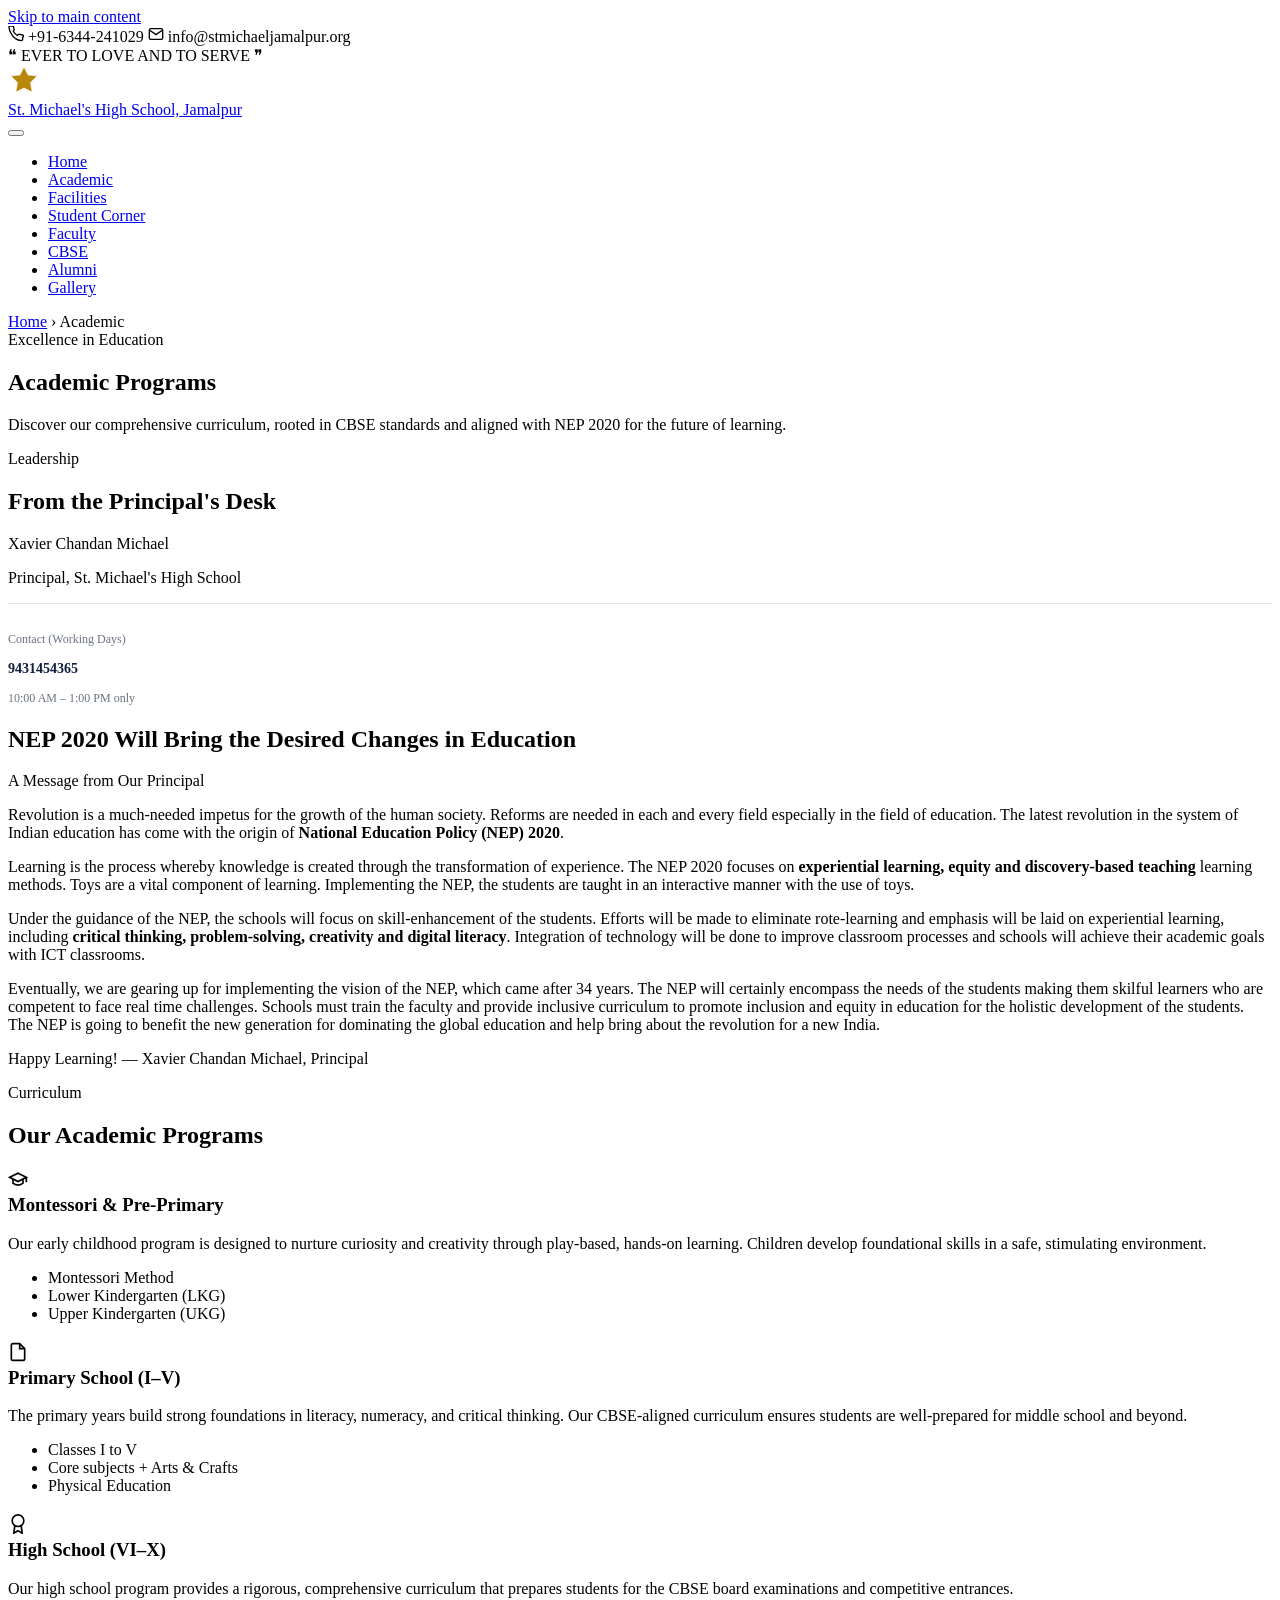
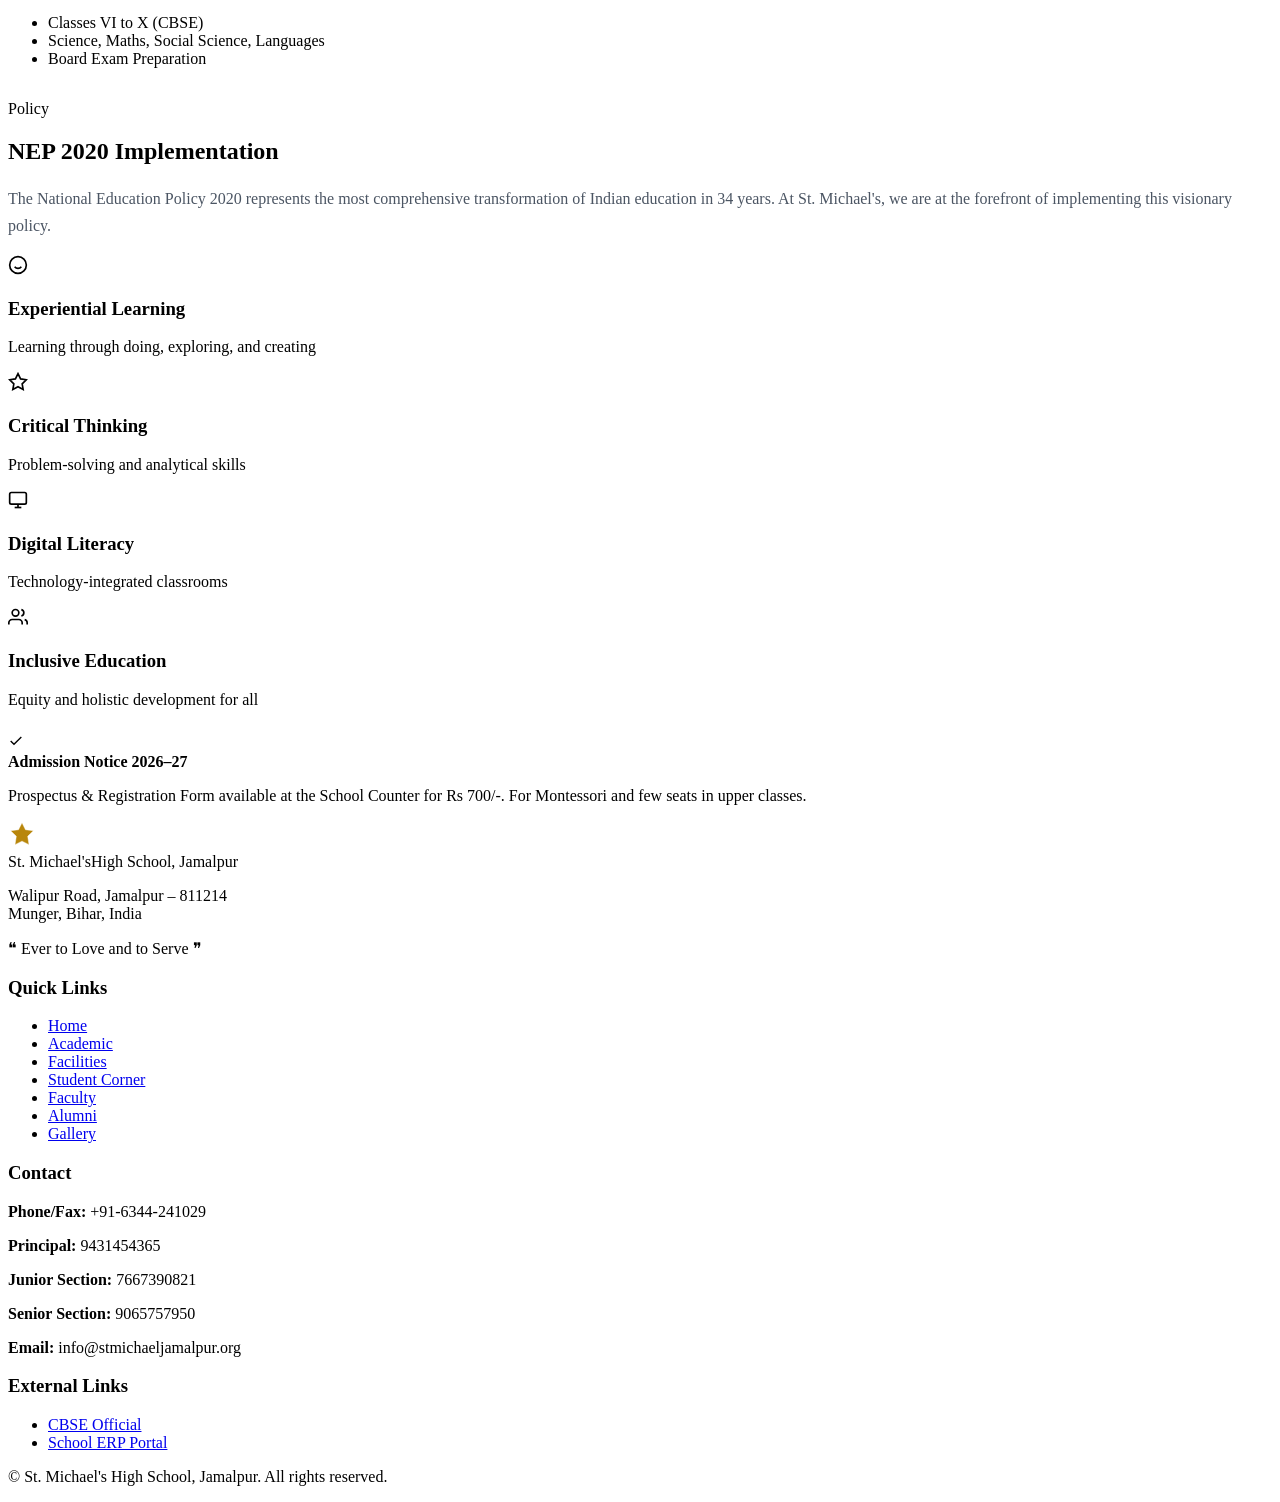
==== academic.html @ cda29995 "Add files via upload" ====
<!DOCTYPE html>
<html lang="en">
<head>
  <meta charset="UTF-8">
  <meta name="viewport" content="width=device-width, initial-scale=1.0">
  <meta name="description" content="Academic excellence at St. Michael's High School, Jamalpur. CBSE affiliated curriculum, NEP 2020 implementation, and a message from our principal.">
  <title>Academic — St. Michael's High School, Jamalpur</title>
  <link rel="preconnect" href="https://fonts.googleapis.com">
  <link rel="preconnect" href="https://fonts.gstatic.com" crossorigin>
  <link href="https://fonts.googleapis.com/css2?family=Inter:wght@300;400;500;600;700;800;900&family=Playfair+Display:wght@600;700;800&display=swap" rel="stylesheet">
  <link rel="stylesheet" href="css/style.css">
</head>
<body>
  <a href="#main-content" class="skip-link">Skip to main content</a>

  <!-- Top Bar -->
  <div class="topbar">
    <div class="container">
      <div class="topbar-inner">
        <div class="topbar-contacts">
          <span class="topbar-item">
            <svg width="16" height="16" viewBox="0 0 24 24" fill="none" stroke="currentColor" stroke-width="2"><path d="M22 16.92v3a2 2 0 01-2.18 2 19.79 19.79 0 01-8.63-3.07A19.5 19.5 0 014.55 11a19.79 19.79 0 01-3.07-8.67A2 2 0 013.46 0h3a2 2 0 012 1.72c.127.96.361 1.903.7 2.81a2 2 0 01-.45 2.11L7.91 7.91a16 16 0 006.29 6.29l1.28-1.27a2 2 0 012.11-.45c.907.339 1.85.573 2.81.7A2 2 0 0122 16.92z"/></svg>
            +91-6344-241029
          </span>
          <span class="topbar-item">
            <svg width="16" height="16" viewBox="0 0 24 24" fill="none" stroke="currentColor" stroke-width="2"><path d="M4 4h16c1.1 0 2 .9 2 2v12c0 1.1-.9 2-2 2H4c-1.1 0-2-.9-2-2V6c0-1.1.9-2 2-2z"/><polyline points="22,6 12,13 2,6"/></svg>
            info@stmichaeljamalpur.org
          </span>
        </div>
        <div class="topbar-motto">
          <span class="motto-badge">❝ EVER TO LOVE AND TO SERVE ❞</span>
        </div>
      </div>
    </div>
  </div>

  <!-- Navigation -->
  <header class="navbar" id="navbar">
    <div class="container">
      <div class="nav-inner">
        <a href="index.html" class="nav-brand">
          <div class="logo-circle">
            <svg width="32" height="32" viewBox="0 0 32 32" fill="none"><path d="M16 2L20 10L29 11L22.5 17.5L24 27L16 23L8 27L9.5 17.5L3 11L12 10L16 2Z" fill="#B8860B" stroke="#fff" stroke-width="0.5"/></svg>
          </div>
          <div class="logo-text">
            <span class="logo-title">St. Michael's</span>
            <span class="logo-subtitle">High School, Jamalpur</span>
          </div>
        </a>
        <button class="menu-toggle" id="menuToggle" aria-label="Toggle navigation" aria-expanded="false">
          <span></span><span></span><span></span>
        </button>
        <nav class="nav-menu" id="navMenu">
          <ul class="nav-list">
            <li><a href="index.html" class="nav-link">Home</a></li>
            <li><a href="academic.html" class="nav-link active">Academic</a></li>
            <li><a href="facilities.html" class="nav-link">Facilities</a></li>
            <li><a href="student-corner.html" class="nav-link">Student Corner</a></li>
            <li><a href="faculty.html" class="nav-link">Faculty</a></li>
            <li><a href="https://cbseacademic.nic.in/" target="_blank" rel="noopener noreferrer" class="nav-link">CBSE</a></li>
            <li><a href="alumni.html" class="nav-link">Alumni</a></li>
            <li><a href="gallery.html" class="nav-link">Gallery</a></li>
          </ul>
        </nav>
      </div>
    </div>
  </header>

  <main id="main-content">
    <!-- Page Hero -->
    <section class="page-hero">
      <div class="container">
        <div class="page-hero-content">
          <nav class="breadcrumb" aria-label="Breadcrumb">
            <a href="index.html">Home</a>
            <span>›</span>
            <span>Academic</span>
          </nav>
          <span class="section-badge">Excellence in Education</span>
          <h1>Academic Programs</h1>
          <p>Discover our comprehensive curriculum, rooted in CBSE standards and aligned with NEP 2020 for the future of learning.</p>
        </div>
      </div>
    </section>

    <!-- Principal's Message -->
    <section class="principal-section" id="main-content">
      <div class="container">
        <div class="section-header center">
          <span class="section-badge">Leadership</span>
          <h2 class="section-title">From the Principal's Desk</h2>
        </div>
        <div class="principal-grid">
          <div class="principal-card" data-aos="fadeRight">
            <img src="https://stmichaeljamalpur.org/images/chandm.jpg" 
                 alt="Xavier Chandan Michael, Principal" 
                 class="principal-photo"
                 onerror="this.style.display='none'">
            <p class="principal-name">Xavier Chandan Michael</p>
            <p class="principal-title">Principal, St. Michael's High School</p>
            <div style="margin-top: 1rem; padding-top: 1rem; border-top: 1px solid #e5e7eb;">
              <p style="font-size: 0.75rem; color: #6b7280;">Contact (Working Days)</p>
              <p style="font-size: 0.875rem; font-weight: 600; color: #0f2040;">9431454365</p>
              <p style="font-size: 0.75rem; color: #6b7280;">10:00 AM – 1:00 PM only</p>
            </div>
          </div>
          <div class="principal-message" data-aos="fadeLeft">
            <h2>NEP 2020 Will Bring the Desired Changes in Education</h2>
            <p class="message-subtitle">A Message from Our Principal</p>
            <p>Revolution is a much-needed impetus for the growth of the human society. Reforms are needed in each and every field especially in the field of education. The latest revolution in the system of Indian education has come with the origin of <strong>National Education Policy (NEP) 2020</strong>.</p>
            <p>Learning is the process whereby knowledge is created through the transformation of experience. The NEP 2020 focuses on <strong>experiential learning, equity and discovery-based teaching</strong> learning methods. Toys are a vital component of learning. Implementing the NEP, the students are taught in an interactive manner with the use of toys.</p>
            <p>Under the guidance of the NEP, the schools will focus on skill-enhancement of the students. Efforts will be made to eliminate rote-learning and emphasis will be laid on experiential learning, including <strong>critical thinking, problem-solving, creativity and digital literacy</strong>. Integration of technology will be done to improve classroom processes and schools will achieve their academic goals with ICT classrooms.</p>
            <p>Eventually, we are gearing up for implementing the vision of the NEP, which came after 34 years. The NEP will certainly encompass the needs of the students making them skilful learners who are competent to face real time challenges. Schools must train the faculty and provide inclusive curriculum to promote inclusion and equity in education for the holistic development of the students. The NEP is going to benefit the new generation for dominating the global education and help bring about the revolution for a new India.</p>
            <p class="message-sign">Happy Learning! — Xavier Chandan Michael, Principal</p>
          </div>
        </div>
      </div>
    </section>

    <!-- Academic Programs -->
    <section class="content-section alt-bg">
      <div class="container">
        <div class="section-header center">
          <span class="section-badge">Curriculum</span>
          <h2 class="section-title">Our Academic Programs</h2>
        </div>
        <div class="cards-grid-3" style="margin-bottom: 2rem;">
          <div class="content-card" data-aos="fadeUp">
            <h3>
              <div class="card-icon-sm">
                <svg width="20" height="20" viewBox="0 0 24 24" fill="none" stroke="currentColor" stroke-width="2"><path d="M22 10v6M2 10l10-5 10 5-10 5z"/><path d="M6 12v5c3 3 9 3 12 0v-5"/></svg>
              </div>
              Montessori & Pre-Primary
            </h3>
            <p>Our early childhood program is designed to nurture curiosity and creativity through play-based, hands-on learning. Children develop foundational skills in a safe, stimulating environment.</p>
            <ul style="margin-top:0.75rem;">
              <li>Montessori Method</li>
              <li>Lower Kindergarten (LKG)</li>
              <li>Upper Kindergarten (UKG)</li>
            </ul>
          </div>
          <div class="content-card" data-aos="fadeUp" data-aos-delay="100">
            <h3>
              <div class="card-icon-sm">
                <svg width="20" height="20" viewBox="0 0 24 24" fill="none" stroke="currentColor" stroke-width="2"><path d="M14 2H6a2 2 0 00-2 2v16a2 2 0 002 2h12a2 2 0 002-2V8z"/><polyline points="14 2 14 8 20 8"/></svg>
              </div>
              Primary School (I–V)
            </h3>
            <p>The primary years build strong foundations in literacy, numeracy, and critical thinking. Our CBSE-aligned curriculum ensures students are well-prepared for middle school and beyond.</p>
            <ul style="margin-top:0.75rem;">
              <li>Classes I to V</li>
              <li>Core subjects + Arts & Crafts</li>
              <li>Physical Education</li>
            </ul>
          </div>
          <div class="content-card" data-aos="fadeUp" data-aos-delay="200">
            <h3>
              <div class="card-icon-sm">
                <svg width="20" height="20" viewBox="0 0 24 24" fill="none" stroke="currentColor" stroke-width="2"><circle cx="12" cy="8" r="7"/><polyline points="8.21 13.89 7 23 12 20 17 23 15.79 13.88"/></svg>
              </div>
              High School (VI–X)
            </h3>
            <p>Our high school program provides a rigorous, comprehensive curriculum that prepares students for the CBSE board examinations and competitive entrances.</p>
            <ul style="margin-top:0.75rem;">
              <li>Classes VI to X (CBSE)</li>
              <li>Science, Maths, Social Science, Languages</li>
              <li>Board Exam Preparation</li>
            </ul>
          </div>
        </div>
      </div>
    </section>

    <!-- NEP 2020 -->
    <section class="content-section">
      <div class="container">
        <div class="content-grid-2">
          <div data-aos="fadeRight">
            <span class="section-badge">Policy</span>
            <h2 class="section-title">NEP 2020 Implementation</h2>
            <p style="color:#4b5563; line-height:1.7; margin-bottom:1rem;">The National Education Policy 2020 represents the most comprehensive transformation of Indian education in 34 years. At St. Michael's, we are at the forefront of implementing this visionary policy.</p>
            <div class="about-features">
              <div class="about-feature">
                <div class="feature-icon"><svg width="20" height="20" viewBox="0 0 24 24" fill="none" stroke="currentColor" stroke-width="2"><circle cx="12" cy="12" r="10"/><path d="M8 14s1.5 2 4 2 4-2 4-2"/><line x1="9" y1="9" x2="9.01" y2="9"/><line x1="15" y1="9" x2="15.01" y2="9"/></svg></div>
                <div><h3>Experiential Learning</h3><p>Learning through doing, exploring, and creating</p></div>
              </div>
              <div class="about-feature">
                <div class="feature-icon"><svg width="20" height="20" viewBox="0 0 24 24" fill="none" stroke="currentColor" stroke-width="2"><polygon points="12 2 15.09 8.26 22 9.27 17 14.14 18.18 21.02 12 17.77 5.82 21.02 7 14.14 2 9.27 8.91 8.26 12 2"/></svg></div>
                <div><h3>Critical Thinking</h3><p>Problem-solving and analytical skills</p></div>
              </div>
              <div class="about-feature">
                <div class="feature-icon"><svg width="20" height="20" viewBox="0 0 24 24" fill="none" stroke="currentColor" stroke-width="2"><rect x="2" y="3" width="20" height="14" rx="2" ry="2"/><line x1="8" y1="21" x2="16" y2="21"/><line x1="12" y1="17" x2="12" y2="21"/></svg></div>
                <div><h3>Digital Literacy</h3><p>Technology-integrated classrooms</p></div>
              </div>
              <div class="about-feature">
                <div class="feature-icon"><svg width="20" height="20" viewBox="0 0 24 24" fill="none" stroke="currentColor" stroke-width="2"><path d="M17 21v-2a4 4 0 00-4-4H5a4 4 0 00-4 4v2"/><circle cx="9" cy="7" r="4"/><path d="M23 21v-2a4 4 0 00-3-3.87"/><path d="M16 3.13a4 4 0 010 7.75"/></svg></div>
                <div><h3>Inclusive Education</h3><p>Equity and holistic development for all</p></div>
              </div>
            </div>
          </div>
          <div data-aos="fadeLeft">
            <img src="https://stmichaeljamalpur.org/images/acad1.jpg" 
                 alt="Academic activities at St. Michael's"
                 style="width:100%;border-radius:1.5rem;box-shadow:0 25px 50px -12px rgba(0,0,0,0.25);"
                 onerror="this.style.display='none'">
            <div class="content-card" style="margin-top:1.5rem;">
              <h3 style="font-size:1rem;">
                <div class="card-icon-sm"><svg width="16" height="16" viewBox="0 0 24 24" fill="none" stroke="currentColor" stroke-width="2"><polyline points="20 6 9 17 4 12"/></svg></div>
                Admission Notice 2026–27
              </h3>
              <p>Prospectus &amp; Registration Form available at the School Counter for Rs 700/-. For Montessori and few seats in upper classes.</p>
            </div>
          </div>
        </div>
      </div>
    </section>
  </main>

  <!-- Footer -->
  <footer class="footer">
    <div class="container">
      <div class="footer-grid">
        <div class="footer-col">
          <div class="footer-brand">
            <div class="logo-circle"><svg width="28" height="28" viewBox="0 0 32 32" fill="none"><path d="M16 2L20 10L29 11L22.5 17.5L24 27L16 23L8 27L9.5 17.5L3 11L12 10L16 2Z" fill="#B8860B" stroke="#fff" stroke-width="0.5"/></svg></div>
            <div class="logo-text"><span class="logo-title">St. Michael's</span><span class="logo-subtitle">High School, Jamalpur</span></div>
          </div>
          <p class="footer-desc">Walipur Road, Jamalpur – 811214<br>Munger, Bihar, India</p>
          <p class="footer-motto">❝ Ever to Love and to Serve ❞</p>
        </div>
        <div class="footer-col">
          <h3 class="footer-heading">Quick Links</h3>
          <ul class="footer-links">
            <li><a href="index.html">Home</a></li>
            <li><a href="academic.html">Academic</a></li>
            <li><a href="facilities.html">Facilities</a></li>
            <li><a href="student-corner.html">Student Corner</a></li>
            <li><a href="faculty.html">Faculty</a></li>
            <li><a href="alumni.html">Alumni</a></li>
            <li><a href="gallery.html">Gallery</a></li>
          </ul>
        </div>
        <div class="footer-col">
          <h3 class="footer-heading">Contact</h3>
          <div class="footer-contact">
            <p><strong>Phone/Fax:</strong> +91-6344-241029</p>
            <p><strong>Principal:</strong> 9431454365</p>
            <p><strong>Junior Section:</strong> 7667390821</p>
            <p><strong>Senior Section:</strong> 9065757950</p>
            <p><strong>Email:</strong> info@stmichaeljamalpur.org</p>
          </div>
        </div>
        <div class="footer-col">
          <h3 class="footer-heading">External Links</h3>
          <ul class="footer-links">
            <li><a href="https://cbseacademic.nic.in/" target="_blank">CBSE Official</a></li>
            <li><a href="https://stmichael.nexterp.in/nlp/nlp/v1/fee/collect-fee?urlgroup=Fee#/" target="_blank">School ERP Portal</a></li>
          </ul>
        </div>
      </div>
      <div class="footer-bottom">
        <p>&copy; <span id="currentYear"></span> St. Michael's High School, Jamalpur. All rights reserved.</p>
      </div>
    </div>
  </footer>
  <script src="js/main.js"></script>
</body>
</html>
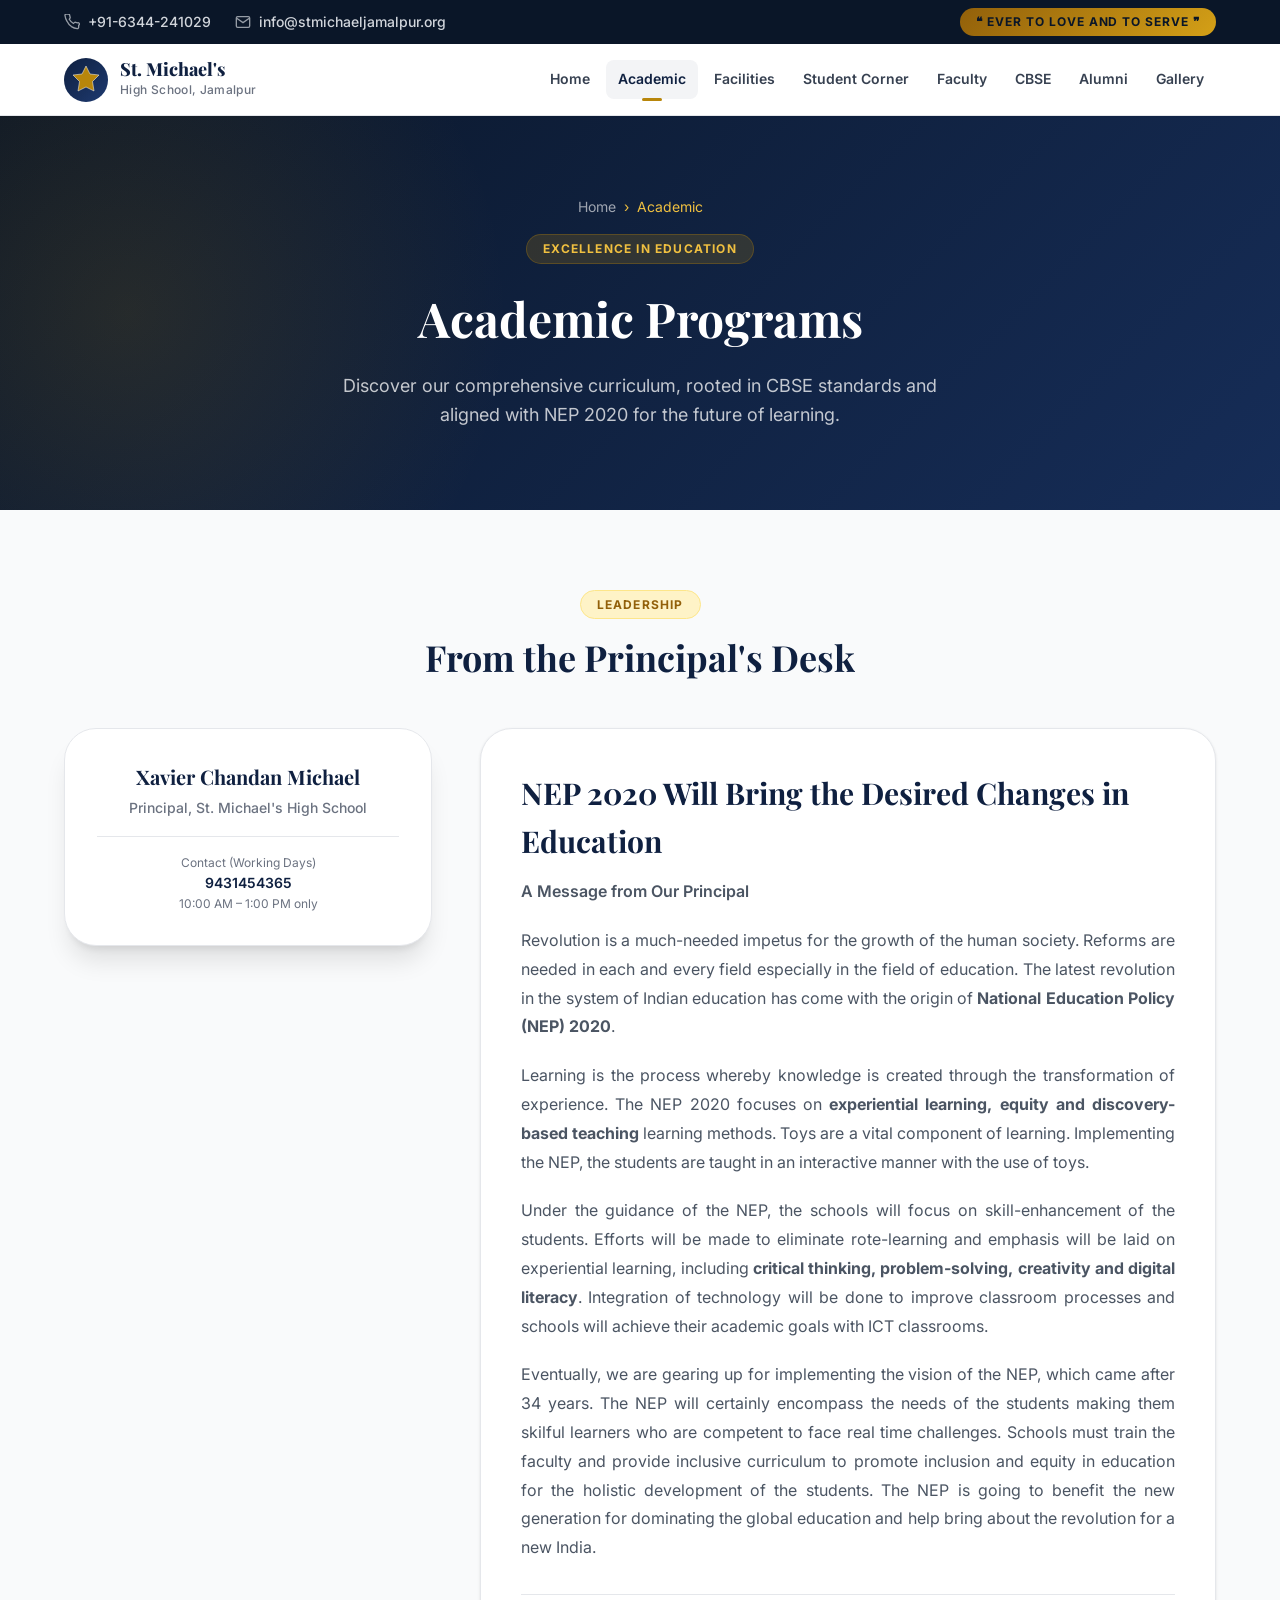
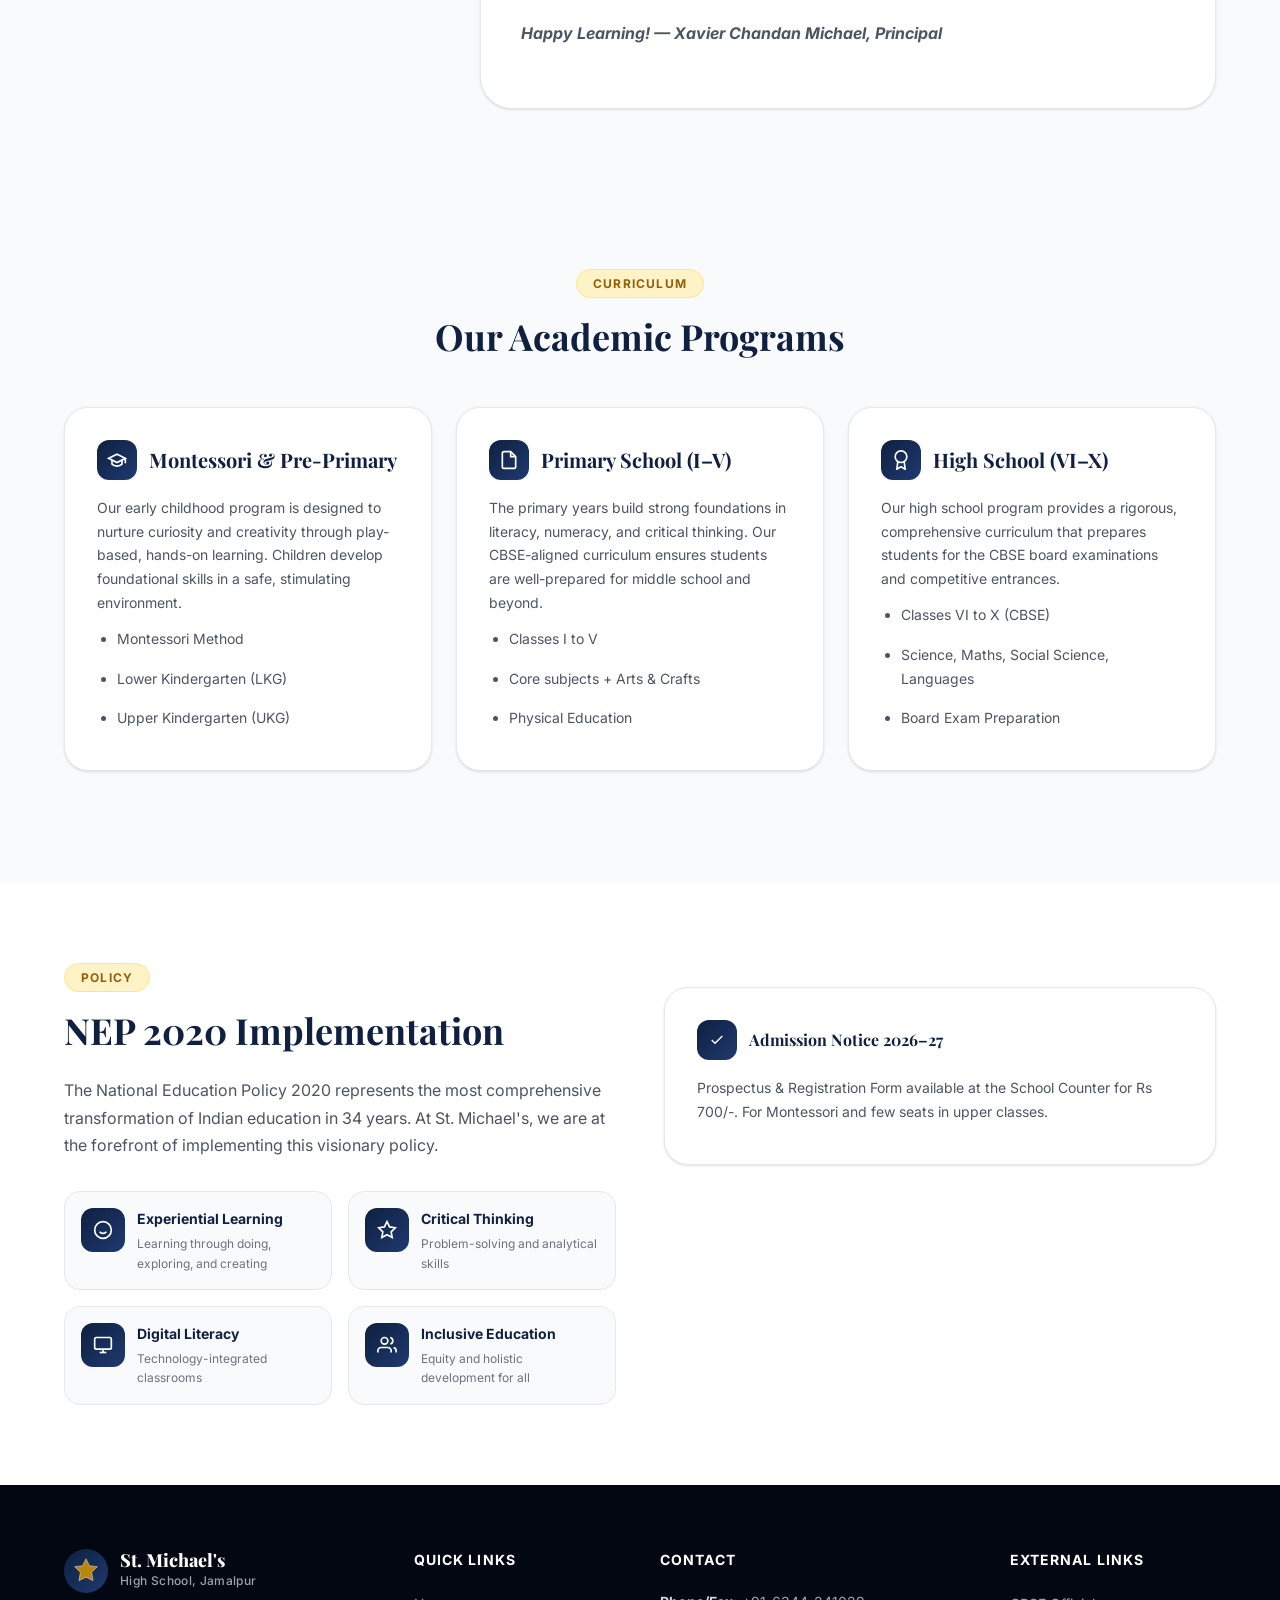
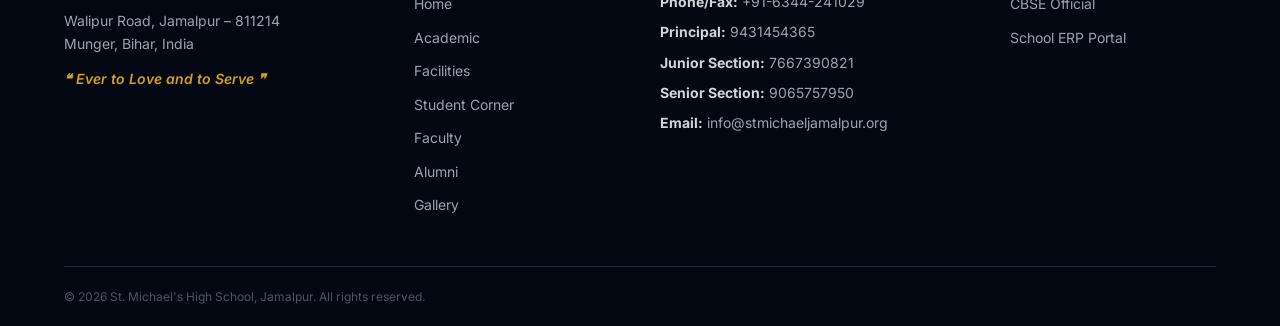
==== commit e3bc709f: "Add files via upload" ====
--- a/academic.html
+++ b/academic.html
@@ -1,4 +1,4 @@
-<!DOCTYPE html>
+﻿<!DOCTYPE html>
 <html lang="en">
 <head>
   <meta charset="UTF-8">
@@ -20,11 +20,11 @@
         <div class="topbar-contacts">
           <span class="topbar-item">
             <svg width="16" height="16" viewBox="0 0 24 24" fill="none" stroke="currentColor" stroke-width="2"><path d="M22 16.92v3a2 2 0 01-2.18 2 19.79 19.79 0 01-8.63-3.07A19.5 19.5 0 014.55 11a19.79 19.79 0 01-3.07-8.67A2 2 0 013.46 0h3a2 2 0 012 1.72c.127.96.361 1.903.7 2.81a2 2 0 01-.45 2.11L7.91 7.91a16 16 0 006.29 6.29l1.28-1.27a2 2 0 012.11-.45c.907.339 1.85.573 2.81.7A2 2 0 0122 16.92z"/></svg>
-            +91-6344-241029
+            <span data-contact="phone">+91-6344-241029</span>
           </span>
           <span class="topbar-item">
             <svg width="16" height="16" viewBox="0 0 24 24" fill="none" stroke="currentColor" stroke-width="2"><path d="M4 4h16c1.1 0 2 .9 2 2v12c0 1.1-.9 2-2 2H4c-1.1 0-2-.9-2-2V6c0-1.1.9-2 2-2z"/><polyline points="22,6 12,13 2,6"/></svg>
-            info@stmichaeljamalpur.org
+            <span data-contact="email">info@stmichaeljamalpur.org</span>
           </span>
         </div>
         <div class="topbar-motto">
@@ -90,7 +90,7 @@
           <span class="section-badge">Leadership</span>
           <h2 class="section-title">From the Principal's Desk</h2>
         </div>
-        <div class="principal-grid">
+        <div class="principal-grid" id="principalSection">
           <div class="principal-card" data-aos="fadeRight">
             <img src="https://stmichaeljamalpur.org/images/chandm.jpg" 
                  alt="Xavier Chandan Michael, Principal" 
@@ -100,17 +100,19 @@
             <p class="principal-title">Principal, St. Michael's High School</p>
             <div style="margin-top: 1rem; padding-top: 1rem; border-top: 1px solid #e5e7eb;">
               <p style="font-size: 0.75rem; color: #6b7280;">Contact (Working Days)</p>
-              <p style="font-size: 0.875rem; font-weight: 600; color: #0f2040;">9431454365</p>
+              <p style="font-size: 0.875rem; font-weight: 600; color: #0f2040;"><span data-contact="principal">9431454365</span></p>
               <p style="font-size: 0.75rem; color: #6b7280;">10:00 AM – 1:00 PM only</p>
             </div>
           </div>
           <div class="principal-message" data-aos="fadeLeft">
-            <h2>NEP 2020 Will Bring the Desired Changes in Education</h2>
+            <h2 class="principal-msg-title">NEP 2020 Will Bring the Desired Changes in Education</h2>
             <p class="message-subtitle">A Message from Our Principal</p>
-            <p>Revolution is a much-needed impetus for the growth of the human society. Reforms are needed in each and every field especially in the field of education. The latest revolution in the system of Indian education has come with the origin of <strong>National Education Policy (NEP) 2020</strong>.</p>
-            <p>Learning is the process whereby knowledge is created through the transformation of experience. The NEP 2020 focuses on <strong>experiential learning, equity and discovery-based teaching</strong> learning methods. Toys are a vital component of learning. Implementing the NEP, the students are taught in an interactive manner with the use of toys.</p>
-            <p>Under the guidance of the NEP, the schools will focus on skill-enhancement of the students. Efforts will be made to eliminate rote-learning and emphasis will be laid on experiential learning, including <strong>critical thinking, problem-solving, creativity and digital literacy</strong>. Integration of technology will be done to improve classroom processes and schools will achieve their academic goals with ICT classrooms.</p>
-            <p>Eventually, we are gearing up for implementing the vision of the NEP, which came after 34 years. The NEP will certainly encompass the needs of the students making them skilful learners who are competent to face real time challenges. Schools must train the faculty and provide inclusive curriculum to promote inclusion and equity in education for the holistic development of the students. The NEP is going to benefit the new generation for dominating the global education and help bring about the revolution for a new India.</p>
+            <div class="principal-msg-body">
+              <p>Revolution is a much-needed impetus for the growth of the human society. Reforms are needed in each and every field especially in the field of education. The latest revolution in the system of Indian education has come with the origin of <strong>National Education Policy (NEP) 2020</strong>.</p>
+              <p>Learning is the process whereby knowledge is created through the transformation of experience. The NEP 2020 focuses on <strong>experiential learning, equity and discovery-based teaching</strong> learning methods. Toys are a vital component of learning. Implementing the NEP, the students are taught in an interactive manner with the use of toys.</p>
+              <p>Under the guidance of the NEP, the schools will focus on skill-enhancement of the students. Efforts will be made to eliminate rote-learning and emphasis will be laid on experiential learning, including <strong>critical thinking, problem-solving, creativity and digital literacy</strong>. Integration of technology will be done to improve classroom processes and schools will achieve their academic goals with ICT classrooms.</p>
+              <p>Eventually, we are gearing up for implementing the vision of the NEP, which came after 34 years. The NEP will certainly encompass the needs of the students making them skilful learners who are competent to face real time challenges. Schools must train the faculty and provide inclusive curriculum to promote inclusion and equity in education for the holistic development of the students. The NEP is going to benefit the new generation for dominating the global education and help bring about the revolution for a new India.</p>
+            </div>
             <p class="message-sign">Happy Learning! — Xavier Chandan Michael, Principal</p>
           </div>
         </div>
@@ -243,11 +245,11 @@
         <div class="footer-col">
           <h3 class="footer-heading">Contact</h3>
           <div class="footer-contact">
-            <p><strong>Phone/Fax:</strong> +91-6344-241029</p>
-            <p><strong>Principal:</strong> 9431454365</p>
-            <p><strong>Junior Section:</strong> 7667390821</p>
-            <p><strong>Senior Section:</strong> 9065757950</p>
-            <p><strong>Email:</strong> info@stmichaeljamalpur.org</p>
+            <p><strong>Phone/Fax:</strong> <span data-contact="phone">+91-6344-241029</span></p>
+            <p><strong>Principal:</strong> <span data-contact="principal">9431454365</span></p>
+            <p><strong>Junior Section:</strong> <span data-contact="juniorSection">7667390821</span></p>
+            <p><strong>Senior Section:</strong> <span data-contact="seniorSection">9065757950</span></p>
+            <p><strong>Email:</strong> <span data-contact="email">info@stmichaeljamalpur.org</span></p>
           </div>
         </div>
         <div class="footer-col">
@@ -263,6 +265,9 @@
       </div>
     </div>
   </footer>
-  <script src="js/main.js"></script>
+  <script src="https://www.gstatic.com/firebasejs/10.8.0/firebase-app-compat.js"></script>
+<script src="https://www.gstatic.com/firebasejs/10.8.0/firebase-firestore-compat.js"></script>
+<script src="js/firebase-config.js"></script>
+<script src="js/main.js"></script>
 </body>
 </html>
--- a/css/style.css
+++ b/css/style.css
@@ -0,0 +1,1707 @@
+/* ============================================================
+   ST. MICHAEL'S HIGH SCHOOL — DESIGN SYSTEM
+   Premium Navy & Gold Theme — UI/UX Pro Max
+   ============================================================ */
+
+/* ── CSS Variables ─────────────────────────────────────────── */
+:root {
+  /* Primary Palette */
+  --navy-900: #0a1628;
+  --navy-800: #0f2040;
+  --navy-700: #162d58;
+  --navy-600: #1e3a70;
+  --navy-500: #1d4ed8;
+
+  /* Gold Palette */
+  --gold-600: #92600a;
+  --gold-500: #b8860b;
+  --gold-400: #d4a017;
+  --gold-300: #f0c040;
+  --gold-200: #fde68a;
+  --gold-100: #fef3c7;
+
+  /* Accent */
+  --purple-600: #7c3aed;
+  --purple-500: #8b5cf6;
+  --teal-600: #0d9488;
+  --teal-500: #14b8a6;
+  --rose-600: #e11d48;
+
+  /* Neutral */
+  --gray-950: #030712;
+  --gray-900: #111827;
+  --gray-800: #1f2937;
+  --gray-700: #374151;
+  --gray-600: #4b5563;
+  --gray-500: #6b7280;
+  --gray-400: #9ca3af;
+  --gray-300: #d1d5db;
+  --gray-200: #e5e7eb;
+  --gray-100: #f3f4f6;
+  --gray-50:  #f9fafb;
+  --white:    #ffffff;
+
+  /* Semantic */
+  --color-primary: var(--navy-800);
+  --color-accent: var(--gold-500);
+  --color-bg: var(--white);
+  --color-surface: var(--gray-50);
+  --color-border: var(--gray-200);
+  --color-text: var(--gray-900);
+  --color-muted: var(--gray-500);
+
+  /* Spacing */
+  --space-1: 0.25rem;
+  --space-2: 0.5rem;
+  --space-3: 0.75rem;
+  --space-4: 1rem;
+  --space-5: 1.25rem;
+  --space-6: 1.5rem;
+  --space-8: 2rem;
+  --space-10: 2.5rem;
+  --space-12: 3rem;
+  --space-16: 4rem;
+  --space-20: 5rem;
+  --space-24: 6rem;
+
+  /* Typography */
+  --font-sans: 'Inter', -apple-system, BlinkMacSystemFont, 'Segoe UI', sans-serif;
+  --font-display: 'Playfair Display', Georgia, serif;
+  --text-xs: 0.75rem;
+  --text-sm: 0.875rem;
+  --text-base: 1rem;
+  --text-lg: 1.125rem;
+  --text-xl: 1.25rem;
+  --text-2xl: 1.5rem;
+  --text-3xl: 1.875rem;
+  --text-4xl: 2.25rem;
+  --text-5xl: 3rem;
+  --text-6xl: 3.75rem;
+
+  /* Radius */
+  --radius-sm: 0.375rem;
+  --radius: 0.5rem;
+  --radius-md: 0.75rem;
+  --radius-lg: 1rem;
+  --radius-xl: 1.5rem;
+  --radius-2xl: 2rem;
+  --radius-full: 9999px;
+
+  /* Shadows */
+  --shadow-sm: 0 1px 2px 0 rgb(0 0 0 / 0.05);
+  --shadow: 0 1px 3px 0 rgb(0 0 0 / 0.1), 0 1px 2px -1px rgb(0 0 0 / 0.1);
+  --shadow-md: 0 4px 6px -1px rgb(0 0 0 / 0.1), 0 2px 4px -2px rgb(0 0 0 / 0.1);
+  --shadow-lg: 0 10px 15px -3px rgb(0 0 0 / 0.1), 0 4px 6px -4px rgb(0 0 0 / 0.1);
+  --shadow-xl: 0 20px 25px -5px rgb(0 0 0 / 0.1), 0 8px 10px -6px rgb(0 0 0 / 0.1);
+  --shadow-2xl: 0 25px 50px -12px rgb(0 0 0 / 0.25);
+
+  /* Transitions */
+  --transition-fast: 150ms ease;
+  --transition: 250ms ease;
+  --transition-slow: 400ms ease;
+
+  /* Nav height */
+  --topbar-h: 44px;
+  --navbar-h: 72px;
+}
+
+/* ── Reset & Base ───────────────────────────────────────────── */
+*, *::before, *::after { box-sizing: border-box; margin: 0; padding: 0; }
+
+html {
+  scroll-behavior: smooth;
+  font-size: 16px;
+  -webkit-text-size-adjust: 100%;
+}
+
+body {
+  font-family: var(--font-sans);
+  font-size: var(--text-base);
+  color: var(--color-text);
+  background-color: var(--color-bg);
+  line-height: 1.6;
+  -webkit-font-smoothing: antialiased;
+  overflow-x: hidden;
+}
+
+img { max-width: 100%; height: auto; display: block; }
+a { text-decoration: none; color: inherit; }
+ul, ol { list-style: none; }
+button { cursor: pointer; border: none; background: none; font-family: inherit; }
+input, textarea, select { font-family: inherit; }
+
+/* ── Skip Link ──────────────────────────────────────────────── */
+.skip-link {
+  position: absolute;
+  top: -100%;
+  left: var(--space-4);
+  z-index: 10000;
+  padding: var(--space-3) var(--space-6);
+  background: var(--navy-800);
+  color: var(--white);
+  border-radius: var(--radius);
+  font-weight: 600;
+  transition: top var(--transition-fast);
+}
+.skip-link:focus { top: var(--space-4); }
+
+/* ── Container ──────────────────────────────────────────────── */
+.container {
+  width: 100%;
+  max-width: 1200px;
+  margin: 0 auto;
+  padding: 0 var(--space-6);
+}
+
+/* ── Top Bar ────────────────────────────────────────────────── */
+.topbar {
+  background: var(--navy-900);
+  height: var(--topbar-h);
+  display: flex;
+  align-items: center;
+  position: relative;
+  z-index: 100;
+}
+.topbar-inner {
+  display: flex;
+  align-items: center;
+  justify-content: space-between;
+  width: 100%;
+}
+.topbar-contacts {
+  display: flex;
+  gap: var(--space-6);
+  align-items: center;
+}
+.topbar-item {
+  display: flex;
+  align-items: center;
+  gap: var(--space-2);
+  color: var(--gray-300);
+  font-size: var(--text-sm);
+  font-weight: 500;
+  transition: color var(--transition-fast);
+}
+.topbar-item:hover { color: var(--gold-300); }
+.topbar-item svg { flex-shrink: 0; opacity: 0.7; }
+.topbar-motto { }
+.motto-badge {
+  display: inline-block;
+  background: linear-gradient(135deg, var(--gold-600), var(--gold-400));
+  color: var(--navy-900);
+  font-size: var(--text-xs);
+  font-weight: 700;
+  letter-spacing: 0.08em;
+  padding: var(--space-1) var(--space-4);
+  border-radius: var(--radius-full);
+}
+
+/* ── Navigation ─────────────────────────────────────────────── */
+.navbar {
+  position: sticky;
+  top: 0;
+  z-index: 99;
+  background: var(--white);
+  border-bottom: 1px solid var(--color-border);
+  box-shadow: var(--shadow-sm);
+  height: var(--navbar-h);
+  display: flex;
+  align-items: center;
+  transition: box-shadow var(--transition);
+}
+.navbar.scrolled {
+  box-shadow: var(--shadow-md);
+}
+.nav-inner {
+  display: flex;
+  align-items: center;
+  justify-content: space-between;
+  width: 100%;
+}
+.nav-brand {
+  display: flex;
+  align-items: center;
+  gap: var(--space-3);
+  flex-shrink: 0;
+}
+.logo-circle {
+  width: 44px;
+  height: 44px;
+  background: linear-gradient(135deg, var(--navy-800), var(--navy-600));
+  border-radius: var(--radius-full);
+  display: flex;
+  align-items: center;
+  justify-content: center;
+  flex-shrink: 0;
+}
+.logo-text { display: flex; flex-direction: column; }
+.logo-title {
+  font-size: var(--text-lg);
+  font-weight: 800;
+  color: var(--navy-800);
+  line-height: 1.1;
+  font-family: var(--font-display);
+}
+.logo-subtitle {
+  font-size: var(--text-xs);
+  color: var(--gray-500);
+  font-weight: 500;
+  letter-spacing: 0.03em;
+}
+.nav-menu { }
+.nav-list {
+  display: flex;
+  align-items: center;
+  gap: var(--space-1);
+}
+.nav-link {
+  display: block;
+  padding: var(--space-2) var(--space-3);
+  font-size: var(--text-sm);
+  font-weight: 600;
+  color: var(--gray-700);
+  border-radius: var(--radius);
+  transition: color var(--transition-fast), background var(--transition-fast);
+  position: relative;
+  white-space: nowrap;
+}
+.nav-link:hover,
+.nav-link.active {
+  color: var(--navy-800);
+  background: var(--gray-100);
+}
+.nav-link.active::after {
+  content: '';
+  position: absolute;
+  bottom: -2px;
+  left: 50%;
+  transform: translateX(-50%);
+  width: 20px;
+  height: 3px;
+  background: var(--gold-500);
+  border-radius: var(--radius-full);
+}
+.menu-toggle {
+  display: none;
+  flex-direction: column;
+  gap: 5px;
+  padding: var(--space-2);
+  border-radius: var(--radius);
+  transition: background var(--transition-fast);
+}
+.menu-toggle:hover { background: var(--gray-100); }
+.menu-toggle span {
+  display: block;
+  width: 22px;
+  height: 2px;
+  background: var(--gray-700);
+  border-radius: var(--radius-full);
+  transition: transform var(--transition), opacity var(--transition);
+}
+.menu-toggle.open span:nth-child(1) { transform: translateY(7px) rotate(45deg); }
+.menu-toggle.open span:nth-child(2) { opacity: 0; }
+.menu-toggle.open span:nth-child(3) { transform: translateY(-7px) rotate(-45deg); }
+
+/* ── Hero Slider ─────────────────────────────────────────────── */
+.hero {
+  position: relative;
+  height: calc(100vh - var(--topbar-h) - var(--navbar-h));
+  min-height: 560px;
+  max-height: 800px;
+  overflow: hidden;
+}
+.hero-slider { width: 100%; height: 100%; position: relative; }
+.hero-slide {
+  position: absolute;
+  inset: 0;
+  background-size: cover;
+  background-position: center;
+  display: flex;
+  align-items: center;
+  justify-content: center;
+  opacity: 0;
+  transition: opacity 0.8s ease;
+}
+.hero-slide.active { opacity: 1; z-index: 1; }
+.hero-content {
+  text-align: center;
+  color: var(--white);
+  padding: var(--space-6);
+  max-width: 760px;
+  animation: heroIn 0.8s ease forwards;
+}
+@keyframes heroIn {
+  from { opacity: 0; transform: translateY(30px); }
+  to   { opacity: 1; transform: translateY(0); }
+}
+.hero-badge {
+  display: inline-block;
+  background: rgba(184, 134, 11, 0.9);
+  backdrop-filter: blur(10px);
+  color: var(--white);
+  font-size: var(--text-xs);
+  font-weight: 700;
+  letter-spacing: 0.12em;
+  text-transform: uppercase;
+  padding: var(--space-2) var(--space-5);
+  border-radius: var(--radius-full);
+  margin-bottom: var(--space-5);
+  border: 1px solid rgba(255,255,255,0.2);
+}
+.hero-title {
+  font-family: var(--font-display);
+  font-size: clamp(2.2rem, 6vw, 4.5rem);
+  font-weight: 700;
+  line-height: 1.15;
+  margin-bottom: var(--space-5);
+  text-shadow: 0 2px 20px rgba(0,0,0,0.4);
+}
+.hero-highlight { color: var(--gold-300); }
+.hero-subtitle {
+  font-size: clamp(1rem, 2.5vw, 1.25rem);
+  color: rgba(255,255,255,0.85);
+  margin-bottom: var(--space-8);
+  text-shadow: 0 1px 10px rgba(0,0,0,0.3);
+}
+.hero-cta { display: flex; gap: var(--space-4); justify-content: center; flex-wrap: wrap; }
+
+/* Slider Controls */
+.slider-btn {
+  position: absolute;
+  top: 50%;
+  transform: translateY(-50%);
+  z-index: 10;
+  width: 48px;
+  height: 48px;
+  background: rgba(255,255,255,0.15);
+  backdrop-filter: blur(8px);
+  border: 1px solid rgba(255,255,255,0.25);
+  border-radius: var(--radius-full);
+  display: flex;
+  align-items: center;
+  justify-content: center;
+  color: white;
+  transition: background var(--transition), transform var(--transition-fast);
+}
+.slider-btn:hover {
+  background: rgba(255,255,255,0.3);
+  transform: translateY(-50%) scale(1.05);
+}
+.slider-prev { left: var(--space-6); }
+.slider-next { right: var(--space-6); }
+.slider-dots {
+  position: absolute;
+  bottom: var(--space-8);
+  left: 50%;
+  transform: translateX(-50%);
+  z-index: 10;
+  display: flex;
+  gap: var(--space-2);
+}
+.slider-dot {
+  width: 8px;
+  height: 8px;
+  border-radius: var(--radius-full);
+  background: rgba(255,255,255,0.5);
+  cursor: pointer;
+  transition: background var(--transition), width var(--transition);
+  border: none;
+}
+.slider-dot.active {
+  background: var(--gold-300);
+  width: 24px;
+}
+
+/* ── Buttons ─────────────────────────────────────────────────── */
+.btn {
+  display: inline-flex;
+  align-items: center;
+  gap: var(--space-2);
+  padding: var(--space-3) var(--space-6);
+  border-radius: var(--radius);
+  font-size: var(--text-sm);
+  font-weight: 600;
+  font-family: var(--font-sans);
+  cursor: pointer;
+  transition: all var(--transition-fast);
+  border: 2px solid transparent;
+  white-space: nowrap;
+  letter-spacing: 0.02em;
+  text-decoration: none;
+}
+.btn:focus-visible {
+  outline: 3px solid var(--gold-300);
+  outline-offset: 2px;
+}
+.btn-primary {
+  background: linear-gradient(135deg, var(--gold-600), var(--gold-400));
+  color: var(--white);
+  box-shadow: 0 4px 14px rgba(184,134,11,0.35);
+}
+.btn-primary:hover {
+  background: linear-gradient(135deg, var(--gold-500), var(--gold-300));
+  box-shadow: 0 6px 20px rgba(184,134,11,0.45);
+  transform: translateY(-1px);
+  color: var(--white);
+}
+.btn-secondary {
+  background: var(--navy-800);
+  color: var(--white);
+  box-shadow: var(--shadow-md);
+}
+.btn-secondary:hover {
+  background: var(--navy-700);
+  transform: translateY(-1px);
+  color: var(--white);
+}
+.btn-outline {
+  background: transparent;
+  color: var(--white);
+  border-color: rgba(255,255,255,0.6);
+  backdrop-filter: blur(4px);
+}
+.btn-outline:hover {
+  background: rgba(255,255,255,0.15);
+  border-color: white;
+  color: white;
+}
+.btn-outline-white {
+  background: transparent;
+  color: var(--white);
+  border: 2px solid rgba(255,255,255,0.7);
+  padding: var(--space-2) var(--space-5);
+  border-radius: var(--radius);
+  font-weight: 600;
+  font-size: var(--text-sm);
+  cursor: pointer;
+  transition: all var(--transition-fast);
+  display: inline-block;
+  margin-top: var(--space-4);
+}
+.btn-outline-white:hover {
+  background: rgba(255,255,255,0.2);
+  color: white;
+}
+.btn-lg {
+  padding: var(--space-4) var(--space-8);
+  font-size: var(--text-base);
+}
+.btn-erp {
+  display: inline-flex;
+  align-items: center;
+  gap: var(--space-2);
+  background: linear-gradient(135deg, var(--gold-600), var(--gold-400));
+  color: var(--white);
+  padding: var(--space-3) var(--space-5);
+  border-radius: var(--radius);
+  font-weight: 700;
+  font-size: var(--text-sm);
+  transition: all var(--transition-fast);
+  box-shadow: 0 4px 12px rgba(184,134,11,0.3);
+  cursor: pointer;
+  width: 100%;
+  justify-content: center;
+  margin: var(--space-4) 0;
+}
+.btn-erp:hover {
+  transform: translateY(-2px);
+  box-shadow: 0 8px 20px rgba(184,134,11,0.4);
+  color: white;
+}
+
+/* ── Stats Bar ───────────────────────────────────────────────── */
+.stats-bar {
+  background: linear-gradient(135deg, var(--navy-900) 0%, var(--navy-700) 100%);
+  padding: var(--space-12) 0;
+}
+.stats-grid {
+  display: grid;
+  grid-template-columns: repeat(4, 1fr);
+  gap: var(--space-4);
+}
+.stat-item {
+  text-align: center;
+  padding: var(--space-6);
+  border-right: 1px solid rgba(255,255,255,0.1);
+  display: flex;
+  flex-direction: column;
+  align-items: center;
+}
+.stat-item:last-child { border-right: none; }
+.stat-num {
+  font-family: var(--font-display);
+  font-size: var(--text-5xl);
+  font-weight: 700;
+  color: var(--gold-300);
+  line-height: 1;
+}
+.stat-suffix {
+  font-size: var(--text-3xl);
+  font-weight: 700;
+  color: var(--gold-400);
+  vertical-align: top;
+  margin-top: 4px;
+}
+.stat-label {
+  margin-top: var(--space-2);
+  color: rgba(255,255,255,0.7);
+  font-size: var(--text-sm);
+  font-weight: 500;
+  text-transform: uppercase;
+  letter-spacing: 0.05em;
+}
+
+/* ── Info Cards ──────────────────────────────────────────────── */
+.info-cards {
+  padding: var(--space-16) 0;
+  background: var(--gray-50);
+}
+.cards-grid-3 {
+  display: grid;
+  grid-template-columns: repeat(3, 1fr);
+  gap: var(--space-6);
+}
+.info-card {
+  border-radius: var(--radius-xl);
+  overflow: hidden;
+  box-shadow: var(--shadow-lg);
+  transition: transform var(--transition), box-shadow var(--transition);
+  display: flex;
+  flex-direction: column;
+}
+.info-card:hover {
+  transform: translateY(-4px);
+  box-shadow: var(--shadow-2xl);
+}
+.card-blue { background: linear-gradient(160deg, var(--navy-800) 0%, #1e3a70 100%); color: white; }
+.card-purple { background: linear-gradient(160deg, #4c1d95 0%, #6d28d9 100%); color: white; }
+.card-gold { background: linear-gradient(160deg, #78350f 0%, #b45309 100%); color: white; }
+
+.info-card-header {
+  padding: var(--space-8) var(--space-6) var(--space-4);
+  display: flex;
+  align-items: center;
+  gap: var(--space-4);
+  border-bottom: 1px solid rgba(255,255,255,0.1);
+}
+.info-card-icon {
+  width: 56px;
+  height: 56px;
+  background: rgba(255,255,255,0.15);
+  border-radius: var(--radius-lg);
+  display: flex;
+  align-items: center;
+  justify-content: center;
+  flex-shrink: 0;
+}
+.info-card-title {
+  font-family: var(--font-display);
+  font-size: var(--text-xl);
+  font-weight: 700;
+  color: white;
+}
+.info-card-body {
+  padding: var(--space-6);
+  flex: 1;
+}
+
+/* Admission card */
+.admission-label {
+  font-size: var(--text-sm);
+  font-weight: 700;
+  text-transform: uppercase;
+  letter-spacing: 0.08em;
+  color: var(--gold-300);
+  margin-bottom: var(--space-3);
+}
+.doc-list {
+  list-style: decimal;
+  padding-left: var(--space-5);
+  display: flex;
+  flex-direction: column;
+  gap: var(--space-2);
+}
+.doc-list li {
+  font-size: var(--text-sm);
+  color: rgba(255,255,255,0.85);
+  line-height: 1.5;
+}
+
+/* News ticker */
+.news-ticker { position: relative; min-height: 200px; }
+.news-item {
+  display: none;
+  gap: var(--space-3);
+  align-items: flex-start;
+  padding: var(--space-4);
+  background: rgba(255,255,255,0.08);
+  border-radius: var(--radius-md);
+  margin-bottom: var(--space-3);
+  border-left: 3px solid var(--gold-300);
+  font-size: var(--text-sm);
+  color: rgba(255,255,255,0.9);
+  line-height: 1.6;
+  animation: tickerFade 0.5s ease;
+}
+.news-item.active { display: flex; }
+@keyframes tickerFade {
+  from { opacity: 0; transform: translateY(8px); }
+  to { opacity: 1; transform: translateY(0); }
+}
+.news-dot {
+  width: 8px;
+  height: 8px;
+  background: var(--gold-300);
+  border-radius: var(--radius-full);
+  flex-shrink: 0;
+  margin-top: 5px;
+}
+
+/* ERP body */
+.erp-body { display: flex; flex-direction: column; }
+.erp-body > p {
+  font-size: var(--text-sm);
+  color: rgba(255,255,255,0.8);
+  margin-bottom: var(--space-2);
+}
+.erp-features {
+  display: grid;
+  grid-template-columns: 1fr 1fr;
+  gap: var(--space-2);
+  margin-top: var(--space-2);
+}
+.erp-feature {
+  display: flex;
+  align-items: center;
+  gap: var(--space-2);
+  font-size: var(--text-xs);
+  color: rgba(255,255,255,0.8);
+  font-weight: 500;
+}
+.erp-feature svg { color: var(--gold-300); flex-shrink: 0; }
+
+/* ── About Section ──────────────────────────────────────────── */
+.about-section {
+  padding: var(--space-24) 0;
+  background: var(--white);
+}
+.about-grid {
+  display: grid;
+  grid-template-columns: 1fr 1fr;
+  gap: var(--space-16);
+  align-items: center;
+}
+.section-badge {
+  display: inline-block;
+  background: var(--gold-100);
+  color: var(--gold-600);
+  font-size: var(--text-xs);
+  font-weight: 700;
+  letter-spacing: 0.1em;
+  text-transform: uppercase;
+  padding: var(--space-1) var(--space-4);
+  border-radius: var(--radius-full);
+  margin-bottom: var(--space-4);
+  border: 1px solid var(--gold-200);
+}
+.section-title {
+  font-family: var(--font-display);
+  font-size: clamp(var(--text-2xl), 4vw, var(--text-4xl));
+  font-weight: 700;
+  color: var(--navy-800);
+  line-height: 1.25;
+  margin-bottom: var(--space-6);
+}
+.section-header.center {
+  text-align: center;
+  margin-bottom: var(--space-12);
+}
+.about-text {
+  color: var(--gray-600);
+  margin-bottom: var(--space-4);
+  line-height: 1.7;
+}
+.about-features {
+  display: grid;
+  grid-template-columns: 1fr 1fr;
+  gap: var(--space-4);
+  margin-top: var(--space-8);
+}
+.about-feature {
+  display: flex;
+  gap: var(--space-3);
+  align-items: flex-start;
+  padding: var(--space-4);
+  background: var(--gray-50);
+  border-radius: var(--radius-lg);
+  border: 1px solid var(--color-border);
+  transition: border-color var(--transition-fast), box-shadow var(--transition-fast);
+}
+.about-feature:hover {
+  border-color: var(--gold-400);
+  box-shadow: var(--shadow-md);
+}
+.feature-icon {
+  width: 44px;
+  height: 44px;
+  background: linear-gradient(135deg, var(--navy-800), var(--navy-600));
+  border-radius: var(--radius-md);
+  display: flex;
+  align-items: center;
+  justify-content: center;
+  flex-shrink: 0;
+  color: white;
+}
+.about-feature h3 {
+  font-size: var(--text-sm);
+  font-weight: 700;
+  color: var(--navy-800);
+  margin-bottom: var(--space-1);
+}
+.about-feature p {
+  font-size: var(--text-xs);
+  color: var(--gray-500);
+}
+
+/* Visual stack */
+.about-visual { position: relative; }
+.visual-card-stack {
+  position: relative;
+  height: 480px;
+}
+.visual-card {
+  position: absolute;
+  border-radius: var(--radius-2xl);
+  overflow: hidden;
+  box-shadow: var(--shadow-2xl);
+}
+.visual-card img {
+  width: 100%;
+  height: 100%;
+  object-fit: cover;
+}
+.vc-1 {
+  width: 80%;
+  height: 380px;
+  top: 0;
+  left: 0;
+  transform: rotate(-2deg);
+  z-index: 1;
+}
+.vc-2 {
+  width: 70%;
+  height: 300px;
+  bottom: 0;
+  right: 0;
+  transform: rotate(2deg);
+  z-index: 2;
+  border: 4px solid white;
+}
+.visual-badge {
+  position: absolute;
+  top: 40px;
+  right: 0;
+  background: var(--white);
+  border-radius: var(--radius-xl);
+  padding: var(--space-3) var(--space-4);
+  box-shadow: var(--shadow-xl);
+  display: flex;
+  align-items: center;
+  gap: var(--space-2);
+  z-index: 10;
+  font-size: var(--text-sm);
+  font-weight: 700;
+  color: var(--navy-800);
+  white-space: nowrap;
+  border: 2px solid var(--gold-200);
+}
+
+/* ── Hours Section ───────────────────────────────────────────── */
+.hours-section {
+  padding: var(--space-20) 0;
+  background: var(--navy-900);
+}
+.hours-section .section-badge {
+  background: rgba(184,134,11,0.2);
+  color: var(--gold-300);
+  border-color: rgba(184,134,11,0.3);
+}
+.hours-section .section-title { color: var(--white); }
+.hours-grid {
+  display: grid;
+  grid-template-columns: repeat(3, 1fr);
+  gap: var(--space-6);
+}
+.hours-card {
+  background: rgba(255,255,255,0.05);
+  border: 1px solid rgba(255,255,255,0.1);
+  border-radius: var(--radius-xl);
+  padding: var(--space-8);
+  text-align: center;
+  transition: background var(--transition), border-color var(--transition);
+}
+.hours-card:hover {
+  background: rgba(255,255,255,0.08);
+  border-color: rgba(184,134,11,0.4);
+}
+.hours-icon {
+  width: 64px;
+  height: 64px;
+  background: rgba(184,134,11,0.15);
+  border-radius: var(--radius-full);
+  display: flex;
+  align-items: center;
+  justify-content: center;
+  margin: 0 auto var(--space-5);
+  color: var(--gold-300);
+}
+.hours-summer { background: rgba(251,191,36,0.15); color: #fbbf24; }
+.hours-office { background: rgba(99,102,241,0.15); color: #a5b4fc; }
+.hours-card h3 {
+  font-family: var(--font-display);
+  font-size: var(--text-xl);
+  font-weight: 700;
+  color: var(--white);
+  margin-bottom: var(--space-5);
+}
+.hours-list { display: flex; flex-direction: column; gap: var(--space-3); }
+.hours-row {
+  display: flex;
+  justify-content: space-between;
+  align-items: center;
+  padding: var(--space-3) var(--space-4);
+  background: rgba(255,255,255,0.05);
+  border-radius: var(--radius);
+  font-size: var(--text-sm);
+}
+.hours-row span:first-child { color: rgba(255,255,255,0.6); font-weight: 500; }
+.hours-row span:last-child { color: var(--gold-300); font-weight: 600; }
+
+/* ── Quick Links ─────────────────────────────────────────────── */
+.quick-links {
+  padding: var(--space-20) 0;
+  background: var(--gray-50);
+}
+.quick-grid {
+  display: grid;
+  grid-template-columns: repeat(3, 1fr);
+  gap: var(--space-5);
+}
+.quick-card {
+  background: var(--white);
+  border: 1px solid var(--color-border);
+  border-radius: var(--radius-xl);
+  padding: var(--space-8);
+  display: flex;
+  flex-direction: column;
+  transition: all var(--transition);
+  cursor: pointer;
+  position: relative;
+  overflow: hidden;
+}
+.quick-card::before {
+  content: '';
+  position: absolute;
+  inset: 0;
+  background: linear-gradient(135deg, var(--navy-800), var(--navy-600));
+  opacity: 0;
+  transition: opacity var(--transition);
+  border-radius: inherit;
+}
+.quick-card:hover {
+  transform: translateY(-4px);
+  box-shadow: var(--shadow-xl);
+  border-color: transparent;
+}
+.quick-card:hover::before { opacity: 1; }
+.quick-card:hover .quick-icon,
+.quick-card:hover h3,
+.quick-card:hover p { position: relative; z-index: 1; }
+.quick-icon {
+  width: 60px;
+  height: 60px;
+  background: var(--gold-100);
+  border-radius: var(--radius-lg);
+  display: flex;
+  align-items: center;
+  justify-content: center;
+  color: var(--gold-600);
+  margin-bottom: var(--space-5);
+  transition: background var(--transition), color var(--transition);
+}
+.quick-card:hover .quick-icon {
+  background: rgba(255,255,255,0.15);
+  color: var(--gold-300);
+}
+.quick-card h3 {
+  font-size: var(--text-lg);
+  font-weight: 700;
+  color: var(--navy-800);
+  margin-bottom: var(--space-2);
+  transition: color var(--transition);
+}
+.quick-card:hover h3 { color: white; }
+.quick-card p {
+  font-size: var(--text-sm);
+  color: var(--gray-500);
+  flex: 1;
+  line-height: 1.5;
+  transition: color var(--transition);
+}
+.quick-card:hover p { color: rgba(255,255,255,0.7); }
+.quick-arrow {
+  margin-top: var(--space-5);
+  font-size: var(--text-lg);
+  color: var(--gold-500);
+  font-weight: 700;
+  transition: transform var(--transition), color var(--transition);
+  display: block;
+}
+.quick-card:hover .quick-arrow {
+  transform: translateX(4px);
+  color: var(--gold-300);
+}
+
+/* ── Contact CTA ─────────────────────────────────────────────── */
+.contact-cta {
+  padding: var(--space-20) 0;
+  background: var(--white);
+}
+.cta-card {
+  background: linear-gradient(135deg, var(--navy-900) 0%, var(--navy-700) 100%);
+  border-radius: var(--radius-2xl);
+  padding: var(--space-12);
+  display: grid;
+  grid-template-columns: 1fr 1fr;
+  gap: var(--space-12);
+  align-items: center;
+  box-shadow: var(--shadow-2xl);
+}
+.cta-content h2 {
+  font-family: var(--font-display);
+  font-size: clamp(var(--text-2xl), 3vw, var(--text-4xl));
+  font-weight: 700;
+  color: var(--white);
+  margin-bottom: var(--space-3);
+}
+.cta-content > p {
+  color: rgba(255,255,255,0.7);
+  margin-bottom: var(--space-8);
+}
+.cta-contacts {
+  display: flex;
+  flex-direction: column;
+  gap: var(--space-3);
+}
+.cta-contact-item {
+  display: flex;
+  align-items: center;
+  gap: var(--space-3);
+  color: rgba(255,255,255,0.85);
+  font-size: var(--text-sm);
+  font-weight: 500;
+  padding: var(--space-3) var(--space-4);
+  background: rgba(255,255,255,0.07);
+  border-radius: var(--radius);
+  transition: background var(--transition-fast), color var(--transition-fast);
+  cursor: pointer;
+}
+.cta-contact-item:hover {
+  background: rgba(255,255,255,0.12);
+  color: var(--gold-300);
+}
+.cta-contact-item svg { color: var(--gold-400); flex-shrink: 0; }
+
+.cta-visual { }
+.cta-map-placeholder {
+  background: rgba(255,255,255,0.08);
+  border: 1px solid rgba(255,255,255,0.1);
+  border-radius: var(--radius-xl);
+  padding: var(--space-10);
+  text-align: center;
+  color: white;
+}
+.cta-map-placeholder svg { margin: 0 auto var(--space-4); opacity: 0.7; }
+.cta-map-placeholder p {
+  font-size: var(--text-sm);
+  color: rgba(255,255,255,0.7);
+  line-height: 1.6;
+  margin-bottom: var(--space-4);
+}
+
+/* ── Footer ──────────────────────────────────────────────────── */
+.footer {
+  background: var(--gray-950);
+  padding: var(--space-16) 0 0;
+  color: var(--gray-400);
+}
+.footer-grid {
+  display: grid;
+  grid-template-columns: 1.5fr 1fr 1.5fr 1fr;
+  gap: var(--space-10);
+  padding-bottom: var(--space-12);
+  border-bottom: 1px solid var(--gray-800);
+}
+.footer-brand {
+  display: flex;
+  align-items: center;
+  gap: var(--space-3);
+  margin-bottom: var(--space-4);
+}
+.footer-brand .logo-title { color: var(--white); }
+.footer-brand .logo-subtitle { color: var(--gray-400); }
+.footer-desc {
+  font-size: var(--text-sm);
+  line-height: 1.7;
+  margin-bottom: var(--space-3);
+}
+.footer-motto {
+  font-size: var(--text-sm);
+  color: var(--gold-400);
+  font-style: italic;
+  font-weight: 600;
+}
+.footer-heading {
+  font-size: var(--text-sm);
+  font-weight: 700;
+  color: var(--white);
+  letter-spacing: 0.08em;
+  text-transform: uppercase;
+  margin-bottom: var(--space-5);
+}
+.footer-links {
+  display: flex;
+  flex-direction: column;
+  gap: var(--space-2);
+}
+.footer-links a {
+  font-size: var(--text-sm);
+  color: var(--gray-400);
+  transition: color var(--transition-fast);
+  padding: var(--space-1) 0;
+}
+.footer-links a:hover { color: var(--gold-300); }
+.footer-contact p {
+  font-size: var(--text-sm);
+  margin-bottom: var(--space-2);
+  color: var(--gray-400);
+}
+.footer-contact strong { color: var(--gray-300); }
+.footer-bottom {
+  padding: var(--space-5) 0;
+  display: flex;
+  justify-content: space-between;
+  align-items: center;
+  font-size: var(--text-xs);
+  color: var(--gray-600);
+}
+
+/* ── Page Hero (Inner Pages) ─────────────────────────────────── */
+.page-hero {
+  background: linear-gradient(135deg, var(--navy-900) 0%, var(--navy-700) 100%);
+  padding: var(--space-20) 0;
+  text-align: center;
+  color: white;
+  position: relative;
+  overflow: hidden;
+}
+.page-hero::before {
+  content: '';
+  position: absolute;
+  top: -50%;
+  left: -20%;
+  width: 60%;
+  height: 200%;
+  background: radial-gradient(ellipse, rgba(184,134,11,0.15) 0%, transparent 70%);
+  pointer-events: none;
+}
+.page-hero-content { position: relative; z-index: 1; }
+.page-hero .section-badge {
+  background: rgba(184,134,11,0.2);
+  color: var(--gold-300);
+  border-color: rgba(184,134,11,0.3);
+}
+.page-hero h1 {
+  font-family: var(--font-display);
+  font-size: clamp(var(--text-3xl), 5vw, var(--text-5xl));
+  font-weight: 700;
+  color: white;
+  margin-bottom: var(--space-4);
+}
+.page-hero p {
+  font-size: var(--text-lg);
+  color: rgba(255,255,255,0.75);
+  max-width: 600px;
+  margin: 0 auto;
+}
+
+/* ── Content Sections ────────────────────────────────────────── */
+.content-section {
+  padding: var(--space-20) 0;
+}
+.content-section.alt-bg { background: var(--gray-50); }
+.content-grid-2 {
+  display: grid;
+  grid-template-columns: 1fr 1fr;
+  gap: var(--space-12);
+  align-items: start;
+}
+.content-card {
+  background: var(--white);
+  border: 1px solid var(--color-border);
+  border-radius: var(--radius-xl);
+  padding: var(--space-8);
+  box-shadow: var(--shadow);
+  transition: box-shadow var(--transition);
+}
+.content-card:hover { box-shadow: var(--shadow-lg); }
+.content-card h3 {
+  font-family: var(--font-display);
+  font-size: var(--text-xl);
+  font-weight: 700;
+  color: var(--navy-800);
+  margin-bottom: var(--space-4);
+  display: flex;
+  align-items: center;
+  gap: var(--space-3);
+}
+.card-icon-sm {
+  width: 40px;
+  height: 40px;
+  background: linear-gradient(135deg, var(--navy-800), var(--navy-600));
+  border-radius: var(--radius-md);
+  display: flex;
+  align-items: center;
+  justify-content: center;
+  color: white;
+  flex-shrink: 0;
+}
+.content-card p, .content-card li {
+  font-size: var(--text-sm);
+  color: var(--gray-600);
+  line-height: 1.7;
+  margin-bottom: var(--space-2);
+}
+.content-card ul {
+  list-style: disc;
+  padding-left: var(--space-5);
+  display: flex;
+  flex-direction: column;
+  gap: var(--space-2);
+}
+
+/* ── Principal Message ───────────────────────────────────────── */
+.principal-section {
+  padding: var(--space-20) 0;
+  background: var(--gray-50);
+}
+.principal-grid {
+  display: grid;
+  grid-template-columns: 1fr 2fr;
+  gap: var(--space-12);
+  align-items: start;
+}
+.principal-card {
+  background: var(--white);
+  border-radius: var(--radius-2xl);
+  padding: var(--space-8);
+  text-align: center;
+  box-shadow: var(--shadow-xl);
+  border: 1px solid var(--color-border);
+  position: sticky;
+  top: 100px;
+}
+.principal-photo {
+  width: 140px;
+  height: 140px;
+  border-radius: var(--radius-full);
+  object-fit: cover;
+  margin: 0 auto var(--space-5);
+  border: 4px solid var(--gold-400);
+  box-shadow: 0 0 0 4px var(--gold-100);
+}
+.principal-name {
+  font-family: var(--font-display);
+  font-size: var(--text-xl);
+  font-weight: 700;
+  color: var(--navy-800);
+  margin-bottom: var(--space-1);
+}
+.principal-title {
+  font-size: var(--text-sm);
+  color: var(--gray-500);
+  font-weight: 500;
+}
+.principal-message {
+  background: var(--white);
+  border-radius: var(--radius-2xl);
+  padding: var(--space-10);
+  box-shadow: var(--shadow);
+  border: 1px solid var(--color-border);
+}
+.principal-message h2 {
+  font-family: var(--font-display);
+  font-size: var(--text-3xl);
+  font-weight: 700;
+  color: var(--navy-800);
+  margin-bottom: var(--space-3);
+}
+.message-subtitle {
+  color: var(--gold-600);
+  font-weight: 600;
+  margin-bottom: var(--space-6);
+  font-size: var(--text-lg);
+}
+.principal-message p {
+  color: var(--gray-600);
+  line-height: 1.8;
+  margin-bottom: var(--space-5);
+  font-size: var(--text-base);
+  text-align: justify;
+}
+.message-sign {
+  margin-top: var(--space-8);
+  padding-top: var(--space-6);
+  border-top: 1px solid var(--color-border);
+  color: var(--navy-800);
+  font-weight: 700;
+  font-style: italic;
+  font-size: var(--text-lg);
+}
+
+/* ── Facilities Grid ─────────────────────────────────────────── */
+.facilities-grid {
+  display: grid;
+  grid-template-columns: repeat(3, 1fr);
+  gap: var(--space-6);
+}
+.facility-card {
+  background: var(--white);
+  border-radius: var(--radius-xl);
+  padding: var(--space-8);
+  border: 1px solid var(--color-border);
+  box-shadow: var(--shadow);
+  transition: all var(--transition);
+  text-align: center;
+}
+.facility-card:hover {
+  transform: translateY(-4px);
+  box-shadow: var(--shadow-xl);
+  border-color: var(--gold-300);
+}
+.facility-icon {
+  width: 70px;
+  height: 70px;
+  background: linear-gradient(135deg, var(--navy-800), var(--navy-600));
+  border-radius: var(--radius-full);
+  display: flex;
+  align-items: center;
+  justify-content: center;
+  margin: 0 auto var(--space-5);
+  color: white;
+}
+.facility-card h3 {
+  font-size: var(--text-lg);
+  font-weight: 700;
+  color: var(--navy-800);
+  margin-bottom: var(--space-3);
+  font-family: var(--font-display);
+}
+.facility-card p {
+  font-size: var(--text-sm);
+  color: var(--gray-500);
+  line-height: 1.6;
+}
+
+/* ── Faculty Section ─────────────────────────────────────────── */
+.faculty-grid {
+  display: grid;
+  grid-template-columns: repeat(4, 1fr);
+  gap: var(--space-6);
+}
+.faculty-card {
+  background: var(--white);
+  border-radius: var(--radius-xl);
+  padding: var(--space-6);
+  border: 1px solid var(--color-border);
+  box-shadow: var(--shadow);
+  text-align: center;
+  transition: all var(--transition);
+}
+.faculty-card:hover {
+  transform: translateY(-4px);
+  box-shadow: var(--shadow-xl);
+}
+.faculty-photo {
+  width: 90px;
+  height: 90px;
+  border-radius: var(--radius-full);
+  background: linear-gradient(135deg, var(--navy-800), var(--navy-600));
+  display: flex;
+  align-items: center;
+  justify-content: center;
+  margin: 0 auto var(--space-4);
+  color: white;
+  font-size: var(--text-2xl);
+  font-weight: 700;
+  font-family: var(--font-display);
+}
+.faculty-card h3 {
+  font-size: var(--text-base);
+  font-weight: 700;
+  color: var(--navy-800);
+  margin-bottom: var(--space-1);
+}
+.faculty-dept {
+  font-size: var(--text-xs);
+  color: var(--gold-600);
+  font-weight: 600;
+  text-transform: uppercase;
+  letter-spacing: 0.05em;
+}
+
+/* ── Student Corner ──────────────────────────────────────────── */
+.student-features {
+  display: grid;
+  grid-template-columns: repeat(3, 1fr);
+  gap: var(--space-5);
+  margin-bottom: var(--space-12);
+}
+.student-feature-card {
+  background: var(--white);
+  border: 1px solid var(--color-border);
+  border-radius: var(--radius-xl);
+  padding: var(--space-8);
+  text-align: center;
+  transition: all var(--transition);
+  cursor: pointer;
+  text-decoration: none;
+}
+.student-feature-card:hover {
+  transform: translateY(-4px);
+  box-shadow: var(--shadow-xl);
+  border-color: var(--navy-600);
+}
+.student-feature-card .feature-icon {
+  margin: 0 auto var(--space-5);
+}
+.student-feature-card h3 {
+  font-size: var(--text-lg);
+  font-weight: 700;
+  color: var(--navy-800);
+  margin-bottom: var(--space-3);
+}
+.student-feature-card p {
+  font-size: var(--text-sm);
+  color: var(--gray-500);
+  line-height: 1.5;
+}
+
+/* Login Card */
+.login-card {
+  max-width: 480px;
+  margin: 0 auto;
+  background: var(--white);
+  border-radius: var(--radius-2xl);
+  padding: var(--space-10);
+  box-shadow: var(--shadow-2xl);
+  border: 1px solid var(--color-border);
+}
+.login-card h3 {
+  font-family: var(--font-display);
+  font-size: var(--text-2xl);
+  font-weight: 700;
+  color: var(--navy-800);
+  text-align: center;
+  margin-bottom: var(--space-8);
+}
+.form-group {
+  margin-bottom: var(--space-5);
+}
+.form-group label {
+  display: block;
+  font-size: var(--text-sm);
+  font-weight: 600;
+  color: var(--gray-700);
+  margin-bottom: var(--space-2);
+}
+.form-group input,
+.form-group select,
+.form-group textarea {
+  width: 100%;
+  padding: var(--space-3) var(--space-4);
+  border: 1.5px solid var(--color-border);
+  border-radius: var(--radius);
+  font-size: var(--text-sm);
+  color: var(--color-text);
+  background: var(--white);
+  transition: border-color var(--transition-fast), box-shadow var(--transition-fast);
+}
+.form-group input:focus,
+.form-group select:focus,
+.form-group textarea:focus {
+  outline: none;
+  border-color: var(--navy-600);
+  box-shadow: 0 0 0 3px rgba(30,58,112,0.1);
+}
+
+/* ── Alumni Section ──────────────────────────────────────────── */
+.alumni-grid {
+  display: grid;
+  grid-template-columns: 1fr 1fr;
+  gap: var(--space-12);
+  align-items: start;
+}
+.social-links {
+  display: flex;
+  flex-direction: column;
+  gap: var(--space-4);
+}
+.social-link {
+  display: flex;
+  align-items: center;
+  gap: var(--space-4);
+  padding: var(--space-5) var(--space-6);
+  background: var(--white);
+  border: 1px solid var(--color-border);
+  border-radius: var(--radius-xl);
+  transition: all var(--transition);
+  cursor: pointer;
+  text-decoration: none;
+  color: inherit;
+}
+.social-link:hover {
+  transform: translateX(4px);
+  border-color: var(--navy-600);
+  box-shadow: var(--shadow-md);
+  color: inherit;
+}
+.social-icon {
+  width: 50px;
+  height: 50px;
+  background: #1877F2;
+  border-radius: var(--radius-lg);
+  display: flex;
+  align-items: center;
+  justify-content: center;
+  color: white;
+  flex-shrink: 0;
+}
+.social-link-content h3 {
+  font-size: var(--text-base);
+  font-weight: 700;
+  color: var(--navy-800);
+}
+.social-link-content p {
+  font-size: var(--text-xs);
+  color: var(--gray-500);
+}
+
+/* Alumni form */
+.alumni-form {
+  background: var(--white);
+  border-radius: var(--radius-2xl);
+  padding: var(--space-10);
+  box-shadow: var(--shadow-xl);
+  border: 1px solid var(--color-border);
+}
+.alumni-form h2 {
+  font-family: var(--font-display);
+  font-size: var(--text-2xl);
+  font-weight: 700;
+  color: var(--navy-800);
+  margin-bottom: var(--space-2);
+}
+.alumni-form > p {
+  color: var(--gray-500);
+  font-size: var(--text-sm);
+  margin-bottom: var(--space-8);
+}
+
+/* ── Gallery ─────────────────────────────────────────────────── */
+.gallery-grid {
+  columns: 3;
+  column-gap: var(--space-4);
+}
+.gallery-item {
+  break-inside: avoid;
+  margin-bottom: var(--space-4);
+  border-radius: var(--radius-lg);
+  overflow: hidden;
+  cursor: pointer;
+  position: relative;
+}
+.gallery-item img {
+  width: 100%;
+  display: block;
+  transition: transform var(--transition-slow);
+}
+.gallery-item:hover img { transform: scale(1.03); }
+.gallery-overlay {
+  position: absolute;
+  inset: 0;
+  background: rgba(10,22,40,0.6);
+  display: flex;
+  align-items: center;
+  justify-content: center;
+  opacity: 0;
+  transition: opacity var(--transition);
+}
+.gallery-item:hover .gallery-overlay { opacity: 1; }
+.gallery-overlay svg { color: white; }
+
+/* ── Toppers ─────────────────────────────────────────────────── */
+.toppers-grid {
+  display: grid;
+  grid-template-columns: repeat(5, 1fr);
+  gap: var(--space-5);
+}
+.topper-card {
+  background: var(--white);
+  border: 1px solid var(--color-border);
+  border-radius: var(--radius-xl);
+  padding: var(--space-6);
+  text-align: center;
+  box-shadow: var(--shadow);
+  position: relative;
+  overflow: hidden;
+}
+.topper-card::before {
+  content: '';
+  position: absolute;
+  top: 0; left: 0; right: 0;
+  height: 4px;
+  background: linear-gradient(90deg, var(--gold-600), var(--gold-300));
+}
+.topper-rank {
+  font-size: var(--text-2xl);
+  font-weight: 800;
+  color: var(--gold-500);
+  font-family: var(--font-display);
+}
+.topper-name {
+  font-size: var(--text-sm);
+  font-weight: 700;
+  color: var(--navy-800);
+  margin: var(--space-2) 0 var(--space-1);
+}
+.topper-score {
+  font-size: var(--text-xs);
+  color: var(--gray-500);
+}
+
+/* ── Breadcrumb ──────────────────────────────────────────────── */
+.breadcrumb {
+  display: flex;
+  align-items: center;
+  gap: var(--space-2);
+  font-size: var(--text-sm);
+  color: rgba(255,255,255,0.6);
+  margin-bottom: var(--space-4);
+  justify-content: center;
+}
+.breadcrumb a { color: rgba(255,255,255,0.6); transition: color var(--transition-fast); }
+.breadcrumb a:hover { color: var(--gold-300); }
+.breadcrumb span { color: var(--gold-300); }
+
+/* ── Animations ──────────────────────────────────────────────── */
+[data-aos] {
+  opacity: 0;
+  transform: translateY(20px);
+  transition: opacity var(--transition-slow), transform var(--transition-slow);
+}
+[data-aos].aos-animate {
+  opacity: 1;
+  transform: translateY(0);
+}
+[data-aos-delay="100"] { transition-delay: 0.1s; }
+[data-aos-delay="200"] { transition-delay: 0.2s; }
+[data-aos-delay="300"] { transition-delay: 0.3s; }
+
+/* ── Responsive ──────────────────────────────────────────────── */
+@media (max-width: 1024px) {
+  .stats-grid { grid-template-columns: repeat(2, 1fr); }
+  .stats-grid .stat-item:nth-child(2) { border-right: none; }
+  .cards-grid-3 { grid-template-columns: 1fr; }
+  .about-grid { grid-template-columns: 1fr; }
+  .visual-card-stack { height: 320px; }
+  .about-visual { display: none; }
+  .hours-grid { grid-template-columns: 1fr; }
+  .quick-grid { grid-template-columns: repeat(2, 1fr); }
+  .cta-card { grid-template-columns: 1fr; }
+  .footer-grid { grid-template-columns: 1fr 1fr; gap: var(--space-8); }
+  .principal-grid { grid-template-columns: 1fr; }
+  .principal-card { position: relative; top: auto; max-width: 300px; }
+  .facilities-grid { grid-template-columns: repeat(2, 1fr); }
+  .faculty-grid { grid-template-columns: repeat(2, 1fr); }
+  .alumni-grid { grid-template-columns: 1fr; }
+  .gallery-grid { columns: 2; }
+  .toppers-grid { grid-template-columns: repeat(3, 1fr); }
+  .student-features { grid-template-columns: 1fr 1fr; }
+}
+
+@media (max-width: 768px) {
+  :root { --navbar-h: 64px; }
+  .topbar-contacts { display: none; }
+  .menu-toggle { display: flex; }
+  .nav-menu {
+    position: fixed;
+    top: calc(var(--topbar-h) + var(--navbar-h));
+    left: 0;
+    right: 0;
+    background: var(--white);
+    border-bottom: 1px solid var(--color-border);
+    box-shadow: var(--shadow-xl);
+    transform: translateY(-100%);
+    opacity: 0;
+    pointer-events: none;
+    transition: transform var(--transition), opacity var(--transition);
+    z-index: 98;
+  }
+  .nav-menu.open {
+    transform: translateY(0);
+    opacity: 1;
+    pointer-events: all;
+  }
+  .nav-list {
+    flex-direction: column;
+    padding: var(--space-4);
+    gap: var(--space-1);
+  }
+  .nav-link { display: block; width: 100%; padding: var(--space-3) var(--space-4); }
+  .nav-link.active::after { display: none; }
+  .stats-grid { grid-template-columns: repeat(2, 1fr); }
+  .quick-grid { grid-template-columns: 1fr; }
+  .footer-grid { grid-template-columns: 1fr; }
+  .footer-bottom { flex-direction: column; gap: var(--space-2); text-align: center; }
+  .hero { min-height: 480px; }
+  .slider-btn { display: none; }
+  .cta-card { padding: var(--space-8); }
+  .facilities-grid { grid-template-columns: 1fr; }
+  .faculty-grid { grid-template-columns: repeat(2, 1fr); }
+  .gallery-grid { columns: 2; }
+  .toppers-grid { grid-template-columns: repeat(2, 1fr); }
+  .student-features { grid-template-columns: 1fr; }
+  .content-grid-2 { grid-template-columns: 1fr; }
+}
+
+@media (max-width: 480px) {
+  .stats-grid { grid-template-columns: 1fr; }
+  .stat-item { border-right: none; border-bottom: 1px solid rgba(255,255,255,0.1); }
+  .gallery-grid { columns: 1; }
+  .toppers-grid { grid-template-columns: 1fr 1fr; }
+  .faculty-grid { grid-template-columns: 1fr; }
+}
+
+/* ── Reduced motion ──────────────────────────────────────────── */
+@media (prefers-reduced-motion: reduce) {
+  *, *::before, *::after { transition-duration: 0.01ms !important; animation-duration: 0.01ms !important; }
+  [data-aos] { opacity: 1; transform: none; }
+}
+
+/* ── Focus styles ────────────────────────────────────────────── */
+:focus-visible {
+  outline: 3px solid var(--gold-400);
+  outline-offset: 2px;
+  border-radius: var(--radius-sm);
+}
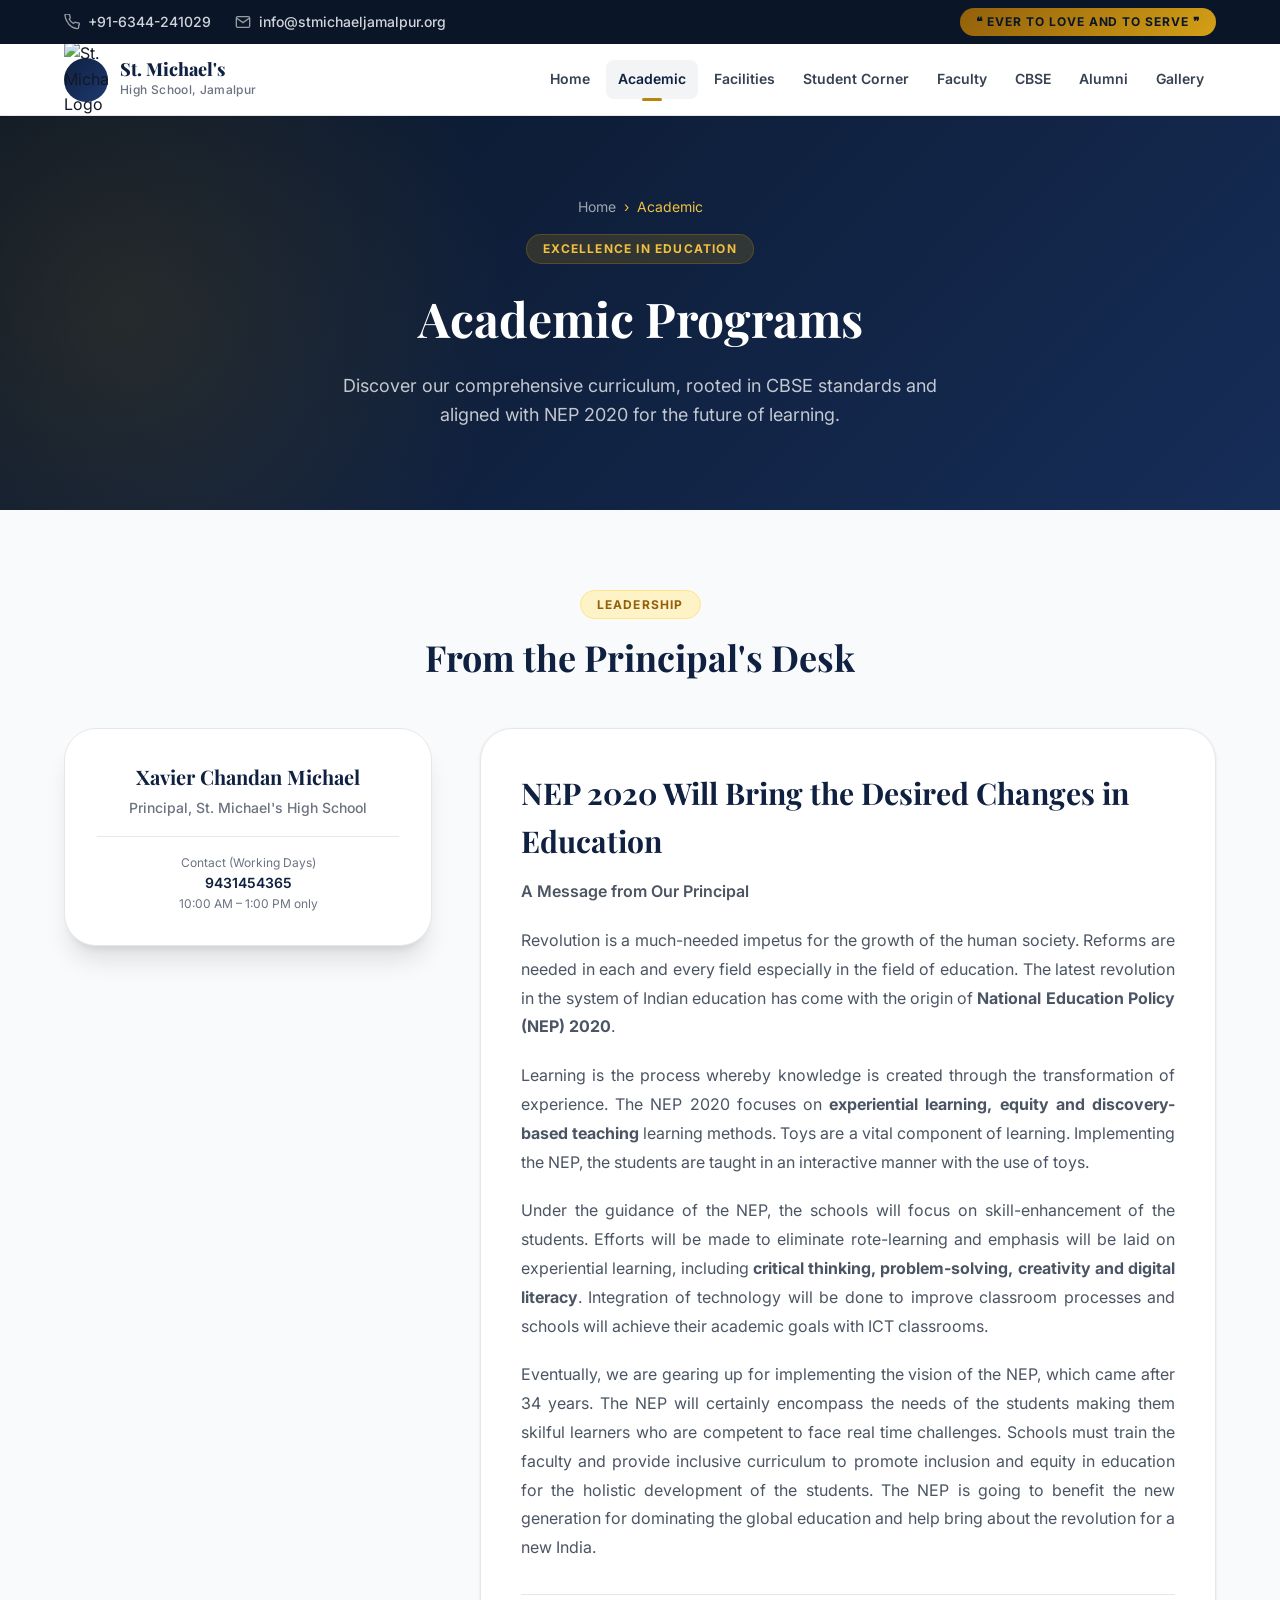
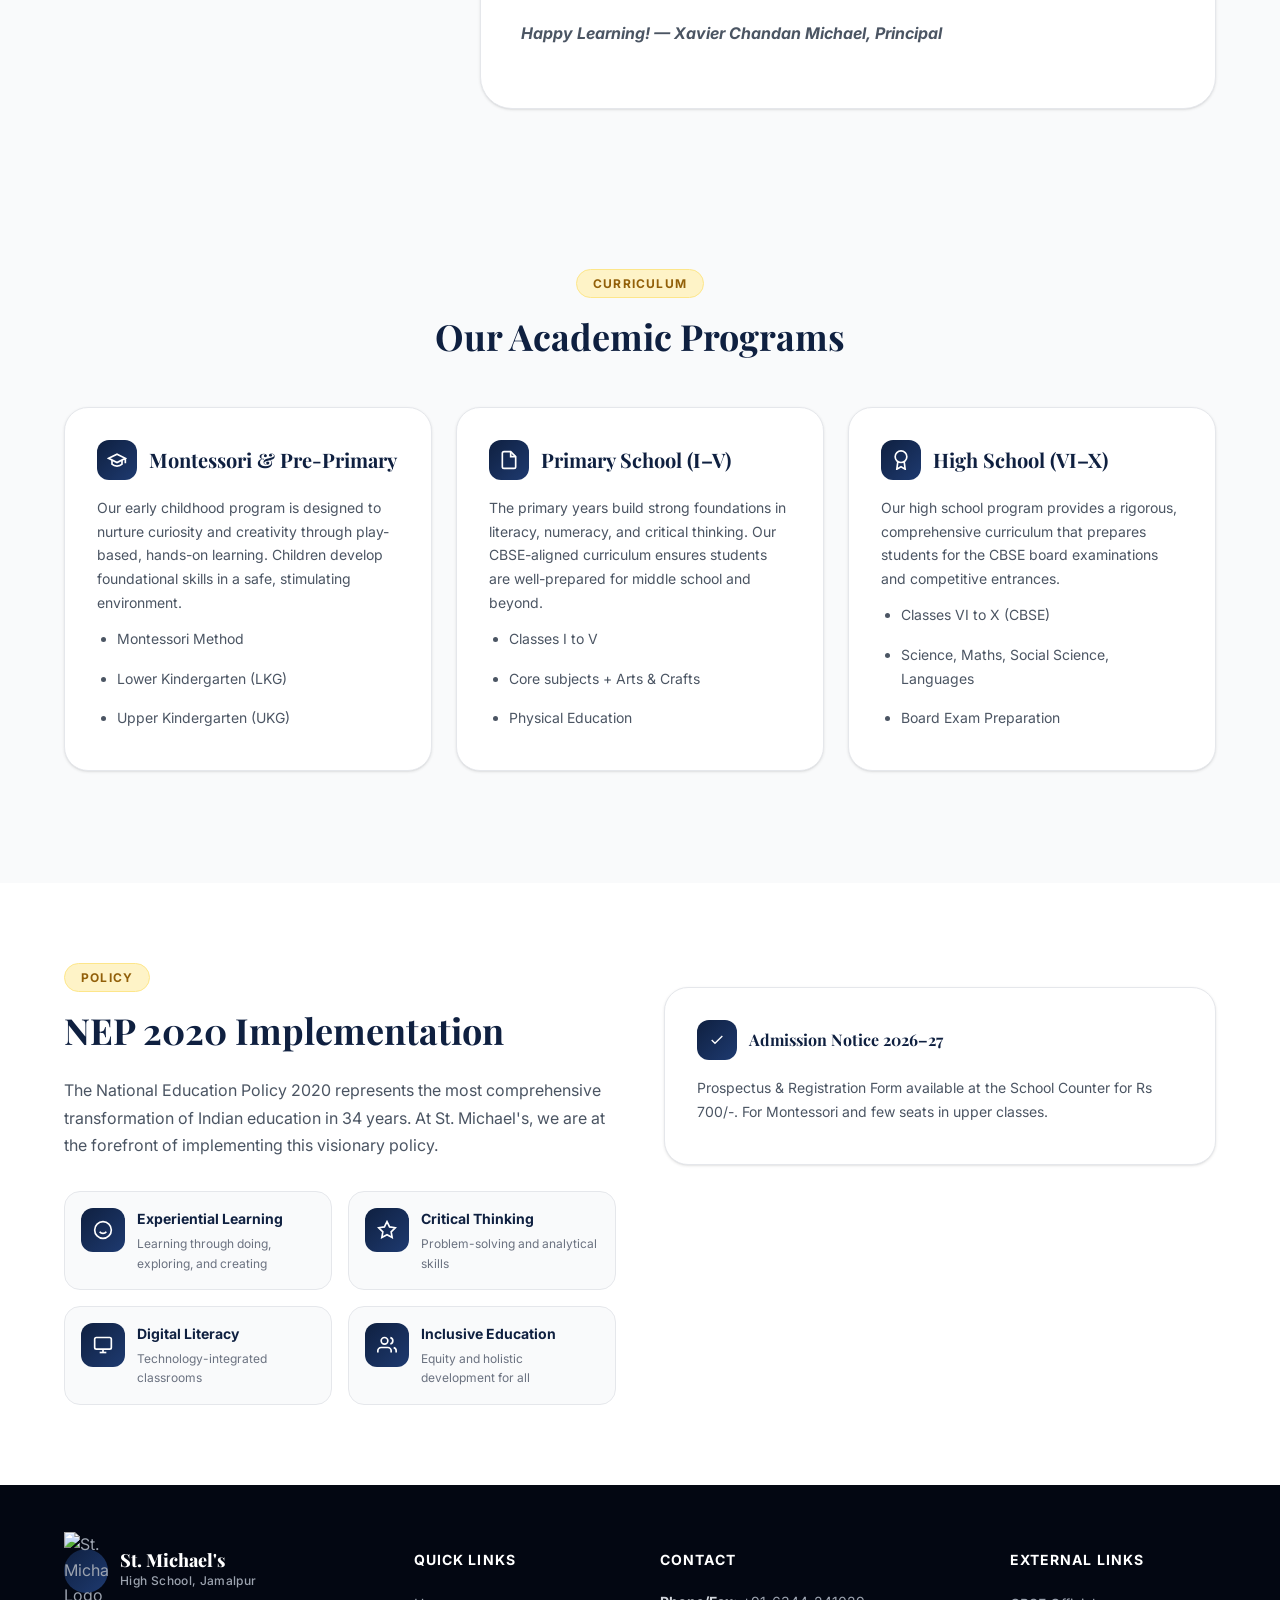
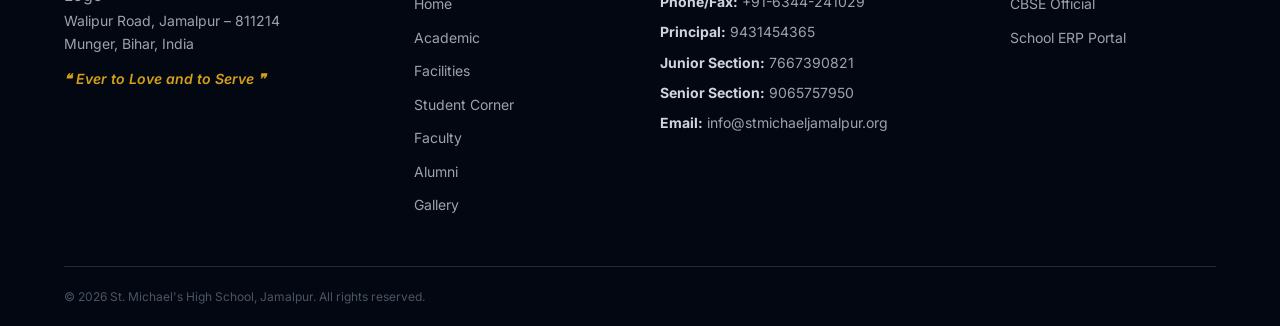
==== commit 35beaa6b: "Add files via upload" ====
--- a/academic.html
+++ b/academic.html
@@ -1,4 +1,4 @@
-﻿<!DOCTYPE html>
+<!DOCTYPE html>
 <html lang="en">
 <head>
   <meta charset="UTF-8">
@@ -40,7 +40,7 @@
       <div class="nav-inner">
         <a href="index.html" class="nav-brand">
           <div class="logo-circle">
-            <svg width="32" height="32" viewBox="0 0 32 32" fill="none"><path d="M16 2L20 10L29 11L22.5 17.5L24 27L16 23L8 27L9.5 17.5L3 11L12 10L16 2Z" fill="#B8860B" stroke="#fff" stroke-width="0.5"/></svg>
+            <img src="images/a0fca4f7-700c-4b5d-a41d-f9d0f08ff7d4.jpg" alt="St. Michael's Logo">
           </div>
           <div class="logo-text">
             <span class="logo-title">St. Michael's</span>
@@ -224,7 +224,7 @@
       <div class="footer-grid">
         <div class="footer-col">
           <div class="footer-brand">
-            <div class="logo-circle"><svg width="28" height="28" viewBox="0 0 32 32" fill="none"><path d="M16 2L20 10L29 11L22.5 17.5L24 27L16 23L8 27L9.5 17.5L3 11L12 10L16 2Z" fill="#B8860B" stroke="#fff" stroke-width="0.5"/></svg></div>
+            <div class="logo-circle"><img src="images/a0fca4f7-700c-4b5d-a41d-f9d0f08ff7d4.jpg" alt="St. Michael's Logo"></div>
             <div class="logo-text"><span class="logo-title">St. Michael's</span><span class="logo-subtitle">High School, Jamalpur</span></div>
           </div>
           <p class="footer-desc">Walipur Road, Jamalpur – 811214<br>Munger, Bihar, India</p>
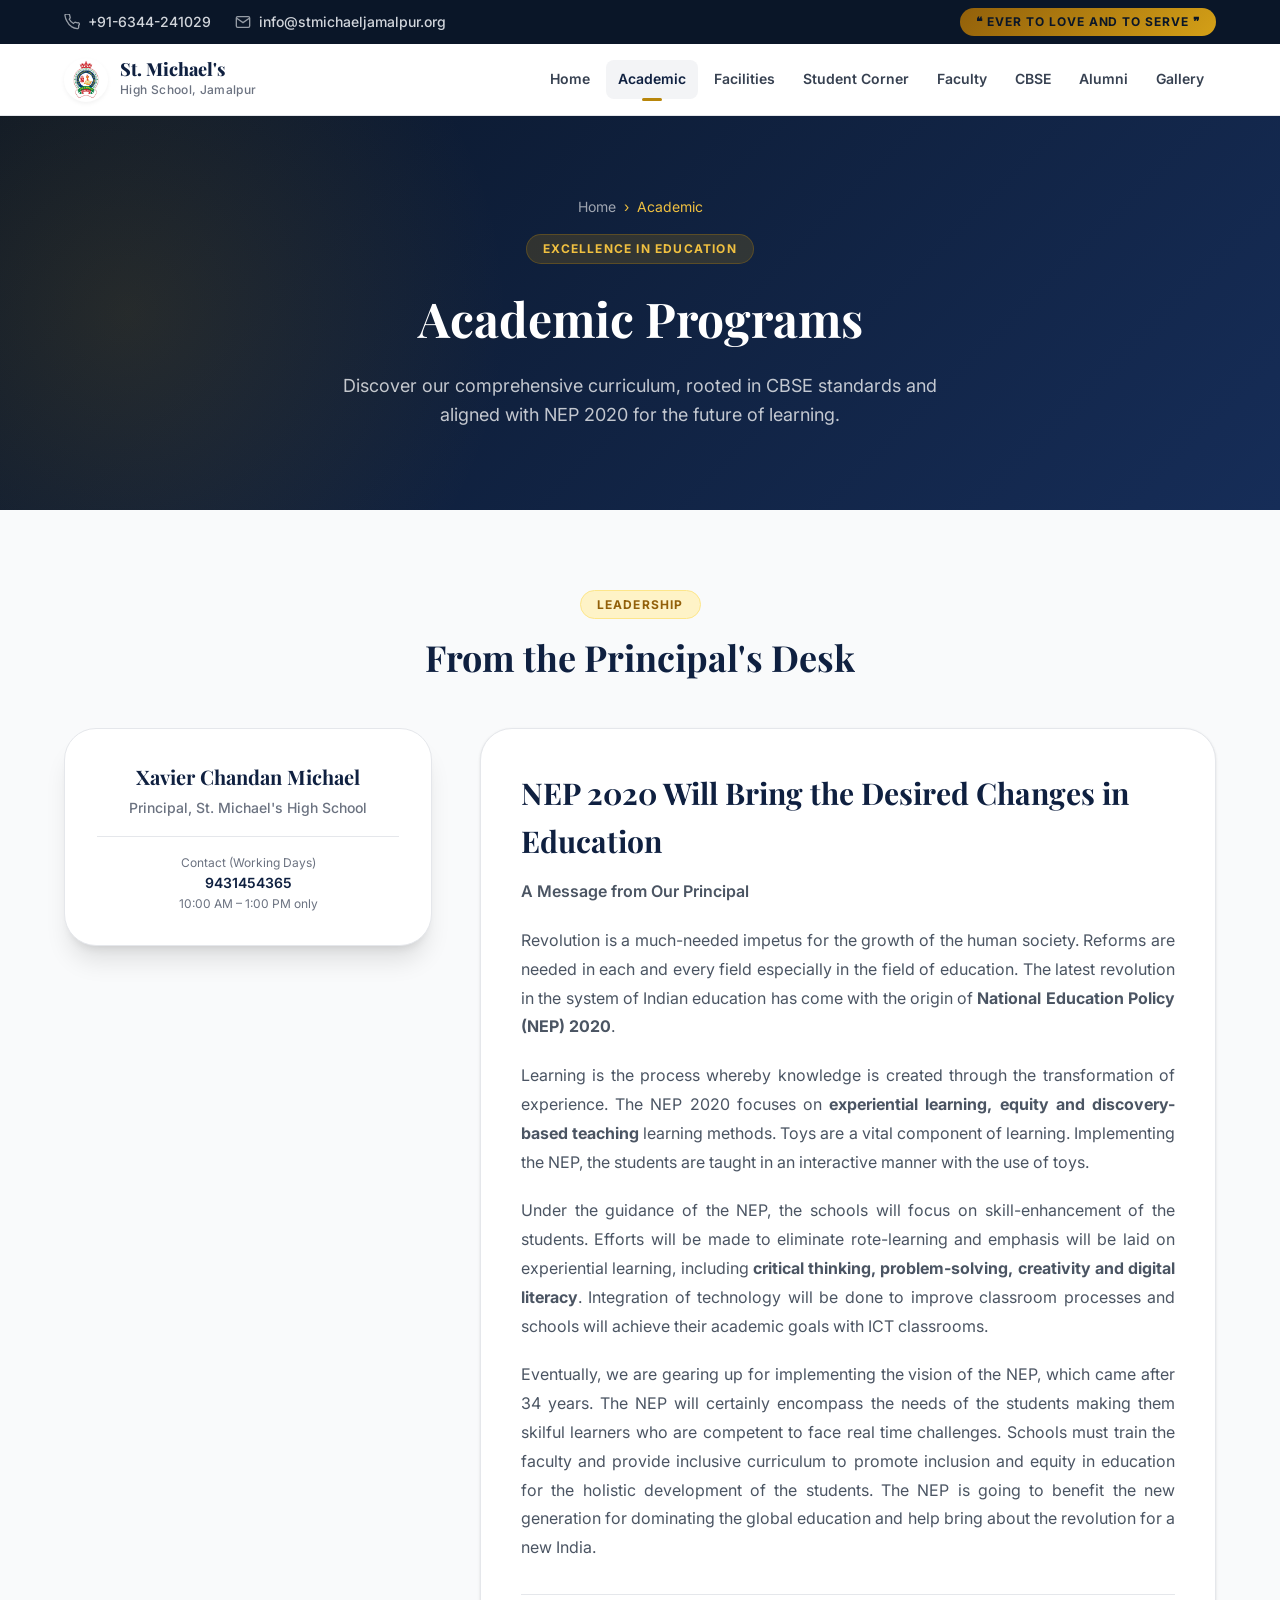
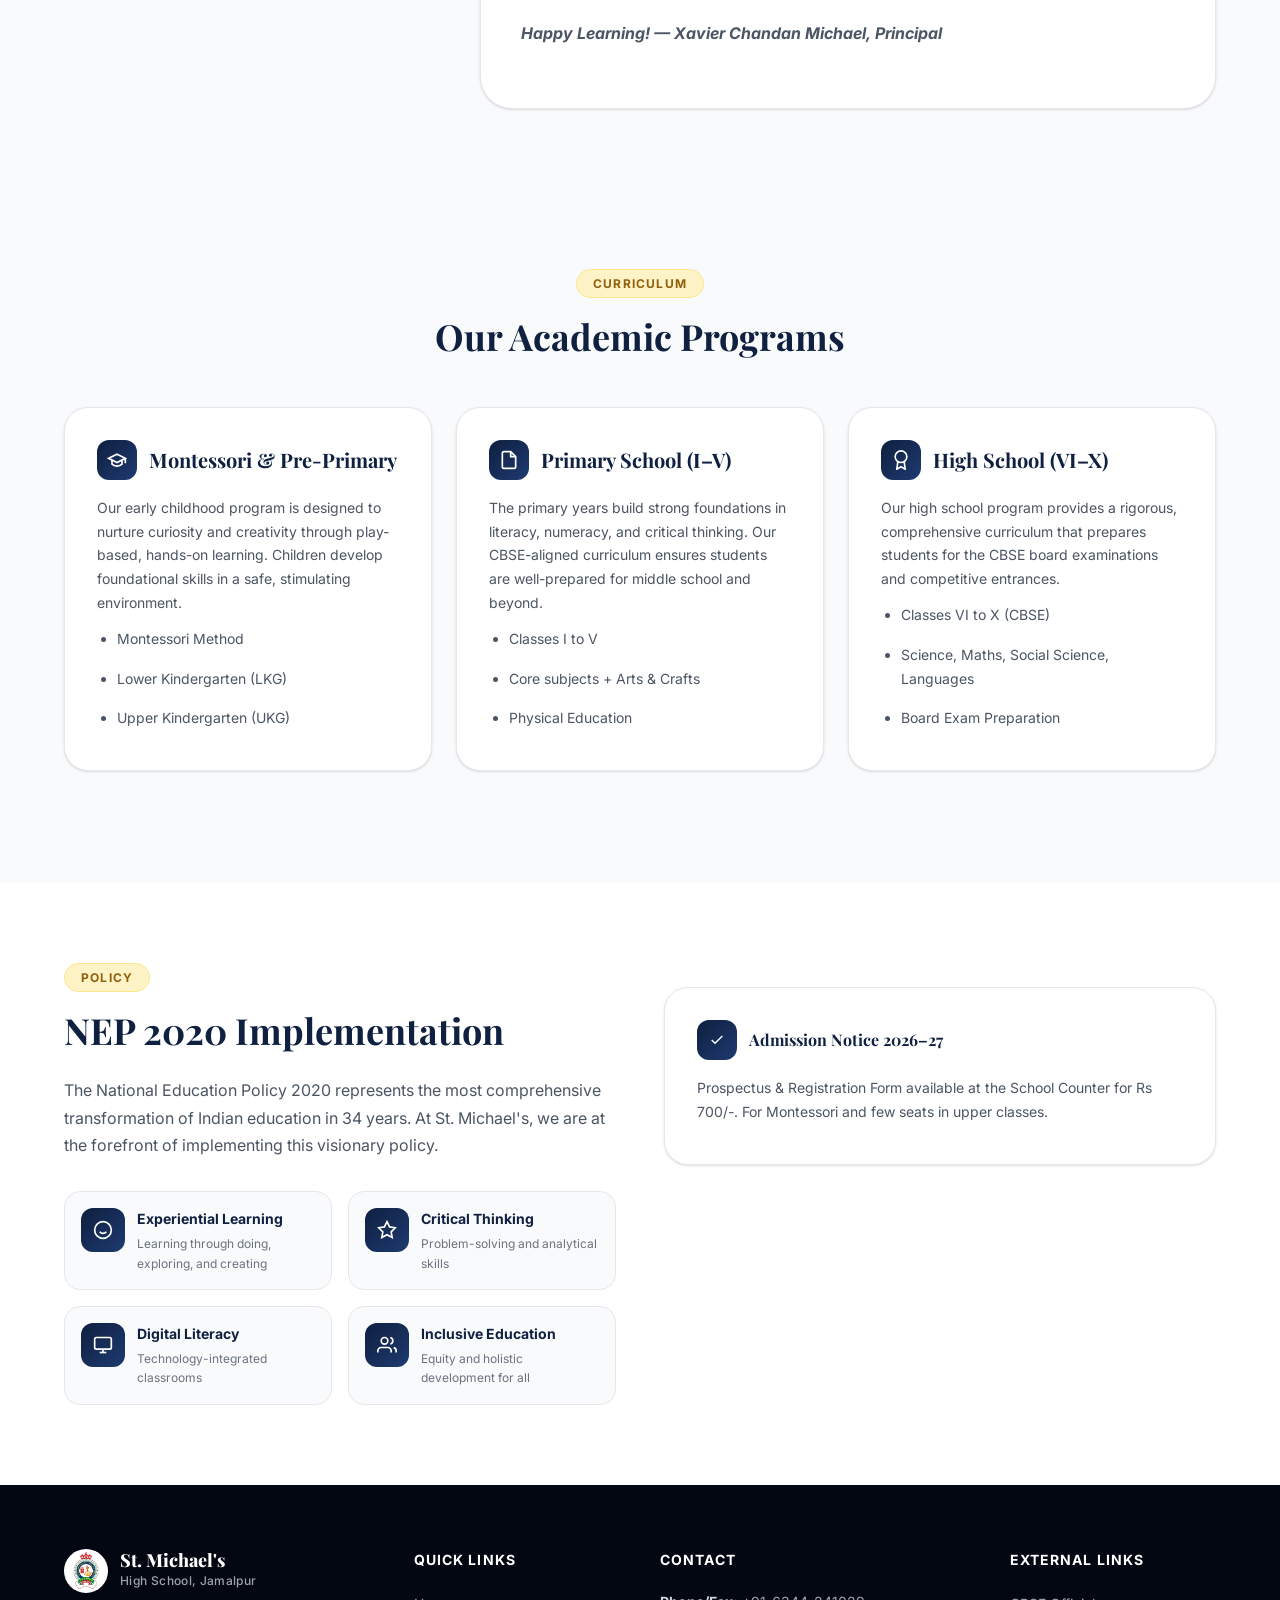
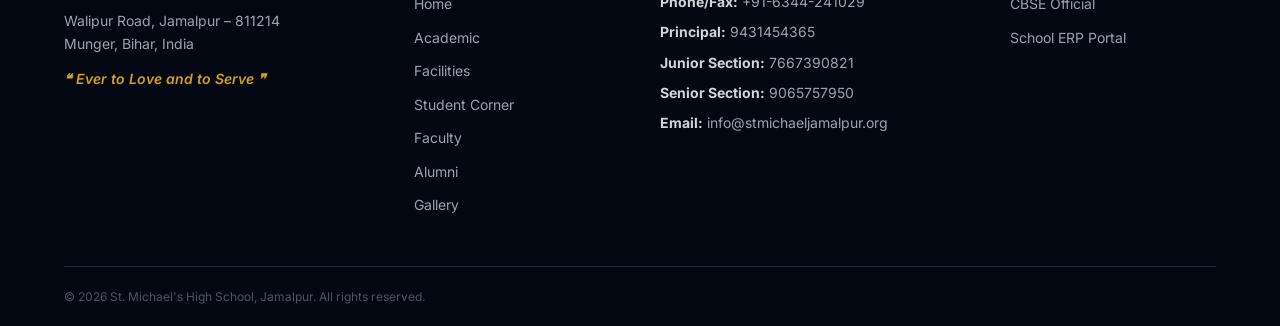
==== commit 04b5802c: "Add files via upload" ====
--- a/academic.html
+++ b/academic.html
@@ -5,6 +5,48 @@
   <meta name="viewport" content="width=device-width, initial-scale=1.0">
   <meta name="description" content="Academic excellence at St. Michael's High School, Jamalpur. CBSE affiliated curriculum, NEP 2020 implementation, and a message from our principal.">
   <title>Academic — St. Michael's High School, Jamalpur</title>
+
+  <!-- Canonical & SEO -->
+  <link rel="canonical" href="https://stmichaeljamalpur.org/academic.html">
+
+  <!-- Open Graph / Facebook -->
+  <meta property="og:type" content="website">
+  <meta property="og:url" content="https://stmichaeljamalpur.org/academic.html">
+  <meta property="og:title" content="Academic — St. Michael's High School, Jamalpur">
+  <meta property="og:description" content="Learn about our CBSE curriculum, academic structure, NEP 2020 implementation, and get messages from our principal at St. Michael's High School, Jamalpur.">
+  <meta property="og:image" content="https://stmichaeljamalpur.org/images/a0fca4f7-700c-4b5d-a41d-f9d0f08ff7d4.jpg">
+  <meta property="og:image:width" content="1200">
+  <meta property="og:image:height" content="630">
+
+  <!-- Twitter -->
+  <meta name="twitter:card" content="summary_large_image">
+  <meta name="twitter:url" content="https://stmichaeljamalpur.org/academic.html">
+  <meta name="twitter:title" content="Academic — St. Michael's High School, Jamalpur">
+  <meta name="twitter:description" content="Learn about our CBSE curriculum, academic structure, NEP 2020 implementation, and get messages from our principal at St. Michael's High School, Jamalpur.">
+  <meta name="twitter:image" content="https://stmichaeljamalpur.org/images/a0fca4f7-700c-4b5d-a41d-f9d0f08ff7d4.jpg">
+
+  <!-- Structured Data JSON-LD (Breadcrumb) -->
+  <script type="application/ld+json">
+  {
+    "@context": "https://schema.org",
+    "@type": "BreadcrumbList",
+    "itemListElement": [
+      {
+        "@type": "ListItem",
+        "position": 1,
+        "name": "Home",
+        "item": "https://stmichaeljamalpur.org/index.html"
+      },
+      {
+        "@type": "ListItem",
+        "position": 2,
+        "name": "Academic",
+        "item": "https://stmichaeljamalpur.org/academic.html"
+      }
+    ]
+  }
+  </script>
+
   <link rel="preconnect" href="https://fonts.googleapis.com">
   <link rel="preconnect" href="https://fonts.gstatic.com" crossorigin>
   <link href="https://fonts.googleapis.com/css2?family=Inter:wght@300;400;500;600;700;800;900&family=Playfair+Display:wght@600;700;800&display=swap" rel="stylesheet">
--- a/css/style.css
+++ b/css/style.css
@@ -38,8 +38,8 @@
   --gray-300: #d1d5db;
   --gray-200: #e5e7eb;
   --gray-100: #f3f4f6;
-  --gray-50:  #f9fafb;
-  --white:    #ffffff;
+  --gray-50: #f9fafb;
+  --white: #ffffff;
 
   /* Semantic */
   --color-primary: var(--navy-800);
@@ -106,12 +106,19 @@
 }
 
 /* ── Reset & Base ───────────────────────────────────────────── */
-*, *::before, *::after { box-sizing: border-box; margin: 0; padding: 0; }
+*,
+*::before,
+*::after {
+  box-sizing: border-box;
+  margin: 0;
+  padding: 0;
+}
 
 html {
   scroll-behavior: smooth;
   font-size: 16px;
   -webkit-text-size-adjust: 100%;
+  overflow-x: hidden;
 }
 
 body {
@@ -124,11 +131,34 @@
   overflow-x: hidden;
 }
 
-img { max-width: 100%; height: auto; display: block; }
-a { text-decoration: none; color: inherit; }
-ul, ol { list-style: none; }
-button { cursor: pointer; border: none; background: none; font-family: inherit; }
-input, textarea, select { font-family: inherit; }
+img {
+  max-width: 100%;
+  height: auto;
+  display: block;
+}
+
+a {
+  text-decoration: none;
+  color: inherit;
+}
+
+ul,
+ol {
+  list-style: none;
+}
+
+button {
+  cursor: pointer;
+  border: none;
+  background: none;
+  font-family: inherit;
+}
+
+input,
+textarea,
+select {
+  font-family: inherit;
+}
 
 /* ── Skip Link ──────────────────────────────────────────────── */
 .skip-link {
@@ -143,7 +173,10 @@
   font-weight: 600;
   transition: top var(--transition-fast);
 }
-.skip-link:focus { top: var(--space-4); }
+
+.skip-link:focus {
+  top: var(--space-4);
+}
 
 /* ── Container ──────────────────────────────────────────────── */
 .container {
@@ -162,17 +195,20 @@
   position: relative;
   z-index: 100;
 }
+
 .topbar-inner {
   display: flex;
   align-items: center;
   justify-content: space-between;
   width: 100%;
 }
+
 .topbar-contacts {
   display: flex;
   gap: var(--space-6);
   align-items: center;
 }
+
 .topbar-item {
   display: flex;
   align-items: center;
@@ -182,9 +218,18 @@
   font-weight: 500;
   transition: color var(--transition-fast);
 }
-.topbar-item:hover { color: var(--gold-300); }
-.topbar-item svg { flex-shrink: 0; opacity: 0.7; }
-.topbar-motto { }
+
+.topbar-item:hover {
+  color: var(--gold-300);
+}
+
+.topbar-item svg {
+  flex-shrink: 0;
+  opacity: 0.7;
+}
+
+.topbar-motto {}
+
 .motto-badge {
   display: inline-block;
   background: linear-gradient(135deg, var(--gold-600), var(--gold-400));
@@ -209,32 +254,49 @@
   align-items: center;
   transition: box-shadow var(--transition);
 }
+
 .navbar.scrolled {
   box-shadow: var(--shadow-md);
 }
+
 .nav-inner {
   display: flex;
   align-items: center;
   justify-content: space-between;
   width: 100%;
 }
+
 .nav-brand {
   display: flex;
   align-items: center;
   gap: var(--space-3);
   flex-shrink: 0;
 }
+
 .logo-circle {
   width: 44px;
   height: 44px;
-  background: linear-gradient(135deg, var(--navy-800), var(--navy-600));
+  background: #fff;
   border-radius: var(--radius-full);
   display: flex;
   align-items: center;
   justify-content: center;
   flex-shrink: 0;
-}
-.logo-text { display: flex; flex-direction: column; }
+  overflow: hidden;
+  box-shadow: 0 2px 4px rgba(0,0,0,0.05);
+}
+
+.logo-circle img {
+  width: 90%;
+  height: 90%;
+  object-fit: contain;
+}
+
+.logo-text {
+  display: flex;
+  flex-direction: column;
+}
+
 .logo-title {
   font-size: var(--text-lg);
   font-weight: 800;
@@ -242,18 +304,22 @@
   line-height: 1.1;
   font-family: var(--font-display);
 }
+
 .logo-subtitle {
   font-size: var(--text-xs);
   color: var(--gray-500);
   font-weight: 500;
   letter-spacing: 0.03em;
 }
-.nav-menu { }
+
+.nav-menu {}
+
 .nav-list {
   display: flex;
   align-items: center;
   gap: var(--space-1);
 }
+
 .nav-link {
   display: block;
   padding: var(--space-2) var(--space-3);
@@ -265,11 +331,13 @@
   position: relative;
   white-space: nowrap;
 }
+
 .nav-link:hover,
 .nav-link.active {
   color: var(--navy-800);
   background: var(--gray-100);
 }
+
 .nav-link.active::after {
   content: '';
   position: absolute;
@@ -281,6 +349,7 @@
   background: var(--gold-500);
   border-radius: var(--radius-full);
 }
+
 .menu-toggle {
   display: none;
   flex-direction: column;
@@ -289,7 +358,11 @@
   border-radius: var(--radius);
   transition: background var(--transition-fast);
 }
-.menu-toggle:hover { background: var(--gray-100); }
+
+.menu-toggle:hover {
+  background: var(--gray-100);
+}
+
 .menu-toggle span {
   display: block;
   width: 22px;
@@ -298,9 +371,18 @@
   border-radius: var(--radius-full);
   transition: transform var(--transition), opacity var(--transition);
 }
-.menu-toggle.open span:nth-child(1) { transform: translateY(7px) rotate(45deg); }
-.menu-toggle.open span:nth-child(2) { opacity: 0; }
-.menu-toggle.open span:nth-child(3) { transform: translateY(-7px) rotate(-45deg); }
+
+.menu-toggle.open span:nth-child(1) {
+  transform: translateY(7px) rotate(45deg);
+}
+
+.menu-toggle.open span:nth-child(2) {
+  opacity: 0;
+}
+
+.menu-toggle.open span:nth-child(3) {
+  transform: translateY(-7px) rotate(-45deg);
+}
 
 /* ── Hero Slider ─────────────────────────────────────────────── */
 .hero {
@@ -310,7 +392,13 @@
   max-height: 800px;
   overflow: hidden;
 }
-.hero-slider { width: 100%; height: 100%; position: relative; }
+
+.hero-slider {
+  width: 100%;
+  height: 100%;
+  position: relative;
+}
+
 .hero-slide {
   position: absolute;
   inset: 0;
@@ -322,7 +410,12 @@
   opacity: 0;
   transition: opacity 0.8s ease;
 }
-.hero-slide.active { opacity: 1; z-index: 1; }
+
+.hero-slide.active {
+  opacity: 1;
+  z-index: 1;
+}
+
 .hero-content {
   text-align: center;
   color: var(--white);
@@ -330,10 +423,19 @@
   max-width: 760px;
   animation: heroIn 0.8s ease forwards;
 }
+
 @keyframes heroIn {
-  from { opacity: 0; transform: translateY(30px); }
-  to   { opacity: 1; transform: translateY(0); }
-}
+  from {
+    opacity: 0;
+    transform: translateY(30px);
+  }
+
+  to {
+    opacity: 1;
+    transform: translateY(0);
+  }
+}
+
 .hero-badge {
   display: inline-block;
   background: rgba(184, 134, 11, 0.9);
@@ -346,24 +448,35 @@
   padding: var(--space-2) var(--space-5);
   border-radius: var(--radius-full);
   margin-bottom: var(--space-5);
-  border: 1px solid rgba(255,255,255,0.2);
-}
+  border: 1px solid rgba(255, 255, 255, 0.2);
+}
+
 .hero-title {
   font-family: var(--font-display);
   font-size: clamp(2.2rem, 6vw, 4.5rem);
   font-weight: 700;
   line-height: 1.15;
   margin-bottom: var(--space-5);
-  text-shadow: 0 2px 20px rgba(0,0,0,0.4);
-}
-.hero-highlight { color: var(--gold-300); }
+  text-shadow: 0 2px 20px rgba(0, 0, 0, 0.4);
+}
+
+.hero-highlight {
+  color: var(--gold-300);
+}
+
 .hero-subtitle {
   font-size: clamp(1rem, 2.5vw, 1.25rem);
-  color: rgba(255,255,255,0.85);
+  color: rgba(255, 255, 255, 0.85);
   margin-bottom: var(--space-8);
-  text-shadow: 0 1px 10px rgba(0,0,0,0.3);
-}
-.hero-cta { display: flex; gap: var(--space-4); justify-content: center; flex-wrap: wrap; }
+  text-shadow: 0 1px 10px rgba(0, 0, 0, 0.3);
+}
+
+.hero-cta {
+  display: flex;
+  gap: var(--space-4);
+  justify-content: center;
+  flex-wrap: wrap;
+}
 
 /* Slider Controls */
 .slider-btn {
@@ -373,9 +486,9 @@
   z-index: 10;
   width: 48px;
   height: 48px;
-  background: rgba(255,255,255,0.15);
+  background: rgba(255, 255, 255, 0.15);
   backdrop-filter: blur(8px);
-  border: 1px solid rgba(255,255,255,0.25);
+  border: 1px solid rgba(255, 255, 255, 0.25);
   border-radius: var(--radius-full);
   display: flex;
   align-items: center;
@@ -383,12 +496,20 @@
   color: white;
   transition: background var(--transition), transform var(--transition-fast);
 }
+
 .slider-btn:hover {
-  background: rgba(255,255,255,0.3);
+  background: rgba(255, 255, 255, 0.3);
   transform: translateY(-50%) scale(1.05);
 }
-.slider-prev { left: var(--space-6); }
-.slider-next { right: var(--space-6); }
+
+.slider-prev {
+  left: var(--space-6);
+}
+
+.slider-next {
+  right: var(--space-6);
+}
+
 .slider-dots {
   position: absolute;
   bottom: var(--space-8);
@@ -398,15 +519,17 @@
   display: flex;
   gap: var(--space-2);
 }
+
 .slider-dot {
   width: 8px;
   height: 8px;
   border-radius: var(--radius-full);
-  background: rgba(255,255,255,0.5);
+  background: rgba(255, 255, 255, 0.5);
   cursor: pointer;
   transition: background var(--transition), width var(--transition);
   border: none;
 }
+
 .slider-dot.active {
   background: var(--gold-300);
   width: 24px;
@@ -429,46 +552,54 @@
   letter-spacing: 0.02em;
   text-decoration: none;
 }
+
 .btn:focus-visible {
   outline: 3px solid var(--gold-300);
   outline-offset: 2px;
 }
+
 .btn-primary {
   background: linear-gradient(135deg, var(--gold-600), var(--gold-400));
   color: var(--white);
-  box-shadow: 0 4px 14px rgba(184,134,11,0.35);
-}
+  box-shadow: 0 4px 14px rgba(184, 134, 11, 0.35);
+}
+
 .btn-primary:hover {
   background: linear-gradient(135deg, var(--gold-500), var(--gold-300));
-  box-shadow: 0 6px 20px rgba(184,134,11,0.45);
+  box-shadow: 0 6px 20px rgba(184, 134, 11, 0.45);
   transform: translateY(-1px);
   color: var(--white);
 }
+
 .btn-secondary {
   background: var(--navy-800);
   color: var(--white);
   box-shadow: var(--shadow-md);
 }
+
 .btn-secondary:hover {
   background: var(--navy-700);
   transform: translateY(-1px);
   color: var(--white);
 }
+
 .btn-outline {
   background: transparent;
   color: var(--white);
-  border-color: rgba(255,255,255,0.6);
+  border-color: rgba(255, 255, 255, 0.6);
   backdrop-filter: blur(4px);
 }
+
 .btn-outline:hover {
-  background: rgba(255,255,255,0.15);
+  background: rgba(255, 255, 255, 0.15);
   border-color: white;
   color: white;
 }
+
 .btn-outline-white {
   background: transparent;
   color: var(--white);
-  border: 2px solid rgba(255,255,255,0.7);
+  border: 2px solid rgba(255, 255, 255, 0.7);
   padding: var(--space-2) var(--space-5);
   border-radius: var(--radius);
   font-weight: 600;
@@ -478,14 +609,17 @@
   display: inline-block;
   margin-top: var(--space-4);
 }
+
 .btn-outline-white:hover {
-  background: rgba(255,255,255,0.2);
+  background: rgba(255, 255, 255, 0.2);
   color: white;
 }
+
 .btn-lg {
   padding: var(--space-4) var(--space-8);
   font-size: var(--text-base);
 }
+
 .btn-erp {
   display: inline-flex;
   align-items: center;
@@ -497,15 +631,16 @@
   font-weight: 700;
   font-size: var(--text-sm);
   transition: all var(--transition-fast);
-  box-shadow: 0 4px 12px rgba(184,134,11,0.3);
+  box-shadow: 0 4px 12px rgba(184, 134, 11, 0.3);
   cursor: pointer;
   width: 100%;
   justify-content: center;
   margin: var(--space-4) 0;
 }
+
 .btn-erp:hover {
   transform: translateY(-2px);
-  box-shadow: 0 8px 20px rgba(184,134,11,0.4);
+  box-shadow: 0 8px 20px rgba(184, 134, 11, 0.4);
   color: white;
 }
 
@@ -514,20 +649,26 @@
   background: linear-gradient(135deg, var(--navy-900) 0%, var(--navy-700) 100%);
   padding: var(--space-12) 0;
 }
+
 .stats-grid {
   display: grid;
   grid-template-columns: repeat(4, 1fr);
   gap: var(--space-4);
 }
+
 .stat-item {
   text-align: center;
   padding: var(--space-6);
-  border-right: 1px solid rgba(255,255,255,0.1);
+  border-right: 1px solid rgba(255, 255, 255, 0.1);
   display: flex;
   flex-direction: column;
   align-items: center;
 }
-.stat-item:last-child { border-right: none; }
+
+.stat-item:last-child {
+  border-right: none;
+}
+
 .stat-num {
   font-family: var(--font-display);
   font-size: var(--text-5xl);
@@ -535,6 +676,7 @@
   color: var(--gold-300);
   line-height: 1;
 }
+
 .stat-suffix {
   font-size: var(--text-3xl);
   font-weight: 700;
@@ -542,9 +684,10 @@
   vertical-align: top;
   margin-top: 4px;
 }
+
 .stat-label {
   margin-top: var(--space-2);
-  color: rgba(255,255,255,0.7);
+  color: rgba(255, 255, 255, 0.7);
   font-size: var(--text-sm);
   font-weight: 500;
   text-transform: uppercase;
@@ -556,11 +699,13 @@
   padding: var(--space-16) 0;
   background: var(--gray-50);
 }
+
 .cards-grid-3 {
   display: grid;
   grid-template-columns: repeat(3, 1fr);
   gap: var(--space-6);
 }
+
 .info-card {
   border-radius: var(--radius-xl);
   overflow: hidden;
@@ -569,37 +714,53 @@
   display: flex;
   flex-direction: column;
 }
+
 .info-card:hover {
   transform: translateY(-4px);
   box-shadow: var(--shadow-2xl);
 }
-.card-blue { background: linear-gradient(160deg, var(--navy-800) 0%, #1e3a70 100%); color: white; }
-.card-purple { background: linear-gradient(160deg, #4c1d95 0%, #6d28d9 100%); color: white; }
-.card-gold { background: linear-gradient(160deg, #78350f 0%, #b45309 100%); color: white; }
+
+.card-blue {
+  background: linear-gradient(160deg, var(--navy-800) 0%, #1e3a70 100%);
+  color: white;
+}
+
+.card-purple {
+  background: linear-gradient(160deg, #4c1d95 0%, #6d28d9 100%);
+  color: white;
+}
+
+.card-gold {
+  background: linear-gradient(160deg, #78350f 0%, #b45309 100%);
+  color: white;
+}
 
 .info-card-header {
   padding: var(--space-8) var(--space-6) var(--space-4);
   display: flex;
   align-items: center;
   gap: var(--space-4);
-  border-bottom: 1px solid rgba(255,255,255,0.1);
-}
+  border-bottom: 1px solid rgba(255, 255, 255, 0.1);
+}
+
 .info-card-icon {
   width: 56px;
   height: 56px;
-  background: rgba(255,255,255,0.15);
+  background: rgba(255, 255, 255, 0.15);
   border-radius: var(--radius-lg);
   display: flex;
   align-items: center;
   justify-content: center;
   flex-shrink: 0;
 }
+
 .info-card-title {
   font-family: var(--font-display);
   font-size: var(--text-xl);
   font-weight: 700;
   color: white;
 }
+
 .info-card-body {
   padding: var(--space-6);
   flex: 1;
@@ -614,6 +775,7 @@
   color: var(--gold-300);
   margin-bottom: var(--space-3);
 }
+
 .doc-list {
   list-style: decimal;
   padding-left: var(--space-5);
@@ -621,33 +783,161 @@
   flex-direction: column;
   gap: var(--space-2);
 }
+
 .doc-list li {
   font-size: var(--text-sm);
-  color: rgba(255,255,255,0.85);
+  color: rgba(255, 255, 255, 0.85);
   line-height: 1.5;
 }
 
 /* News ticker */
-.news-ticker { position: relative; min-height: 200px; }
+.news-ticker {
+  display: flex;
+  flex-direction: column;
+  overflow-y: auto;
+  max-height: 380px;
+  gap: var(--space-3);
+  padding: var(--space-1) var(--space-2) var(--space-1) 0;
+  scrollbar-width: thin;
+  scrollbar-color: rgba(255, 255, 255, 0.2) transparent;
+}
+
+.news-ticker::-webkit-scrollbar {
+  width: 5px;
+}
+.news-ticker::-webkit-scrollbar-track {
+  background: rgba(255, 255, 255, 0.05);
+  border-radius: var(--radius-full);
+}
+.news-ticker::-webkit-scrollbar-thumb {
+  background: rgba(255, 255, 255, 0.25);
+  border-radius: var(--radius-full);
+}
+.news-ticker::-webkit-scrollbar-thumb:hover {
+  background: rgba(255, 255, 255, 0.4);
+}
+
 .news-item {
-  display: none;
+  display: flex;
+  flex-shrink: 0;
+  flex-direction: column;
+  gap: var(--space-2);
+  padding: var(--space-4);
+  background: rgba(255, 255, 255, 0.08);
+  border-radius: var(--radius-md);
+  border-left: 3.5px solid var(--gold-300);
+  font-size: var(--text-sm);
+  color: rgba(255, 255, 255, 0.9);
+  line-height: 1.6;
+  cursor: pointer;
+  transition: transform var(--transition), background var(--transition), box-shadow var(--transition);
+  white-space: normal;
+  box-shadow: var(--shadow-sm);
+}
+
+.news-item:hover {
+  transform: translateY(-2px);
+  background: rgba(255, 255, 255, 0.12);
+  box-shadow: var(--shadow-md);
+}
+
+.news-item .news-content {
+  display: -webkit-box;
+  -webkit-line-clamp: 4;
+  -webkit-box-orient: vertical;
+  overflow: hidden;
+  text-overflow: ellipsis;
+}
+
+.news-item-footer {
+  display: flex;
+  align-items: center;
+  gap: var(--space-2);
+  margin-top: auto;
+  font-size: var(--text-xs);
+  color: var(--gold-300);
+  font-weight: 600;
+  text-transform: uppercase;
+  letter-spacing: 0.05em;
+}
+
+/* News Popup Modal styles */
+.news-modal-overlay {
+  position: fixed;
+  inset: 0;
+  background: rgba(10, 22, 40, 0.85);
+  backdrop-filter: blur(8px);
+  z-index: 99999;
+  display: flex;
+  align-items: center;
+  justify-content: center;
+  padding: var(--space-4);
+  opacity: 0;
+  pointer-events: none;
+  transition: opacity var(--transition-slow);
+}
+.news-modal-overlay.open {
+  opacity: 1;
+  pointer-events: auto;
+}
+.news-modal-card {
+  background: #fff;
+  color: var(--navy-800);
+  width: 100%;
+  max-width: 550px;
+  border-radius: var(--radius-lg);
+  box-shadow: var(--shadow-2xl);
+  padding: var(--space-6);
+  position: relative;
+  transform: translateY(30px);
+  transition: transform var(--transition-slow);
+}
+.news-modal-overlay.open .news-modal-card {
+  transform: translateY(0);
+}
+.news-modal-close {
+  position: absolute;
+  top: 1rem;
+  right: 1rem;
+  background: none;
+  border: none;
+  color: var(--gray-500);
+  cursor: pointer;
+  padding: 0.5rem;
+  border-radius: var(--radius-full);
+  display: flex;
+  align-items: center;
+  justify-content: center;
+  transition: background var(--transition), color var(--transition);
+}
+.news-modal-close:hover {
+  background: rgba(0, 0, 0, 0.05);
+  color: var(--navy-800);
+}
+.news-modal-header {
+  display: flex;
+  align-items: center;
   gap: var(--space-3);
-  align-items: flex-start;
-  padding: var(--space-4);
-  background: rgba(255,255,255,0.08);
-  border-radius: var(--radius-md);
-  margin-bottom: var(--space-3);
-  border-left: 3px solid var(--gold-300);
-  font-size: var(--text-sm);
-  color: rgba(255,255,255,0.9);
-  line-height: 1.6;
-  animation: tickerFade 0.5s ease;
-}
-.news-item.active { display: flex; }
-@keyframes tickerFade {
-  from { opacity: 0; transform: translateY(8px); }
-  to { opacity: 1; transform: translateY(0); }
-}
+  margin-bottom: var(--space-4);
+  border-bottom: 1px solid var(--gray-200);
+  padding-bottom: var(--space-3);
+}
+.news-modal-badge {
+  background: var(--navy-800);
+  color: var(--gold-300);
+  font-size: var(--text-xs);
+  font-weight: 700;
+  padding: 0.25rem 0.75rem;
+  border-radius: var(--radius-full);
+  text-transform: uppercase;
+}
+.news-modal-body {
+  font-size: var(--text-base);
+  color: var(--gray-700);
+  line-height: 1.7;
+  white-space: pre-wrap;
+}
+
 .news-dot {
   width: 8px;
   height: 8px;
@@ -658,39 +948,51 @@
 }
 
 /* ERP body */
-.erp-body { display: flex; flex-direction: column; }
-.erp-body > p {
-  font-size: var(--text-sm);
-  color: rgba(255,255,255,0.8);
+.erp-body {
+  display: flex;
+  flex-direction: column;
+}
+
+.erp-body>p {
+  font-size: var(--text-sm);
+  color: rgba(255, 255, 255, 0.8);
   margin-bottom: var(--space-2);
 }
+
 .erp-features {
   display: grid;
   grid-template-columns: 1fr 1fr;
   gap: var(--space-2);
   margin-top: var(--space-2);
 }
+
 .erp-feature {
   display: flex;
   align-items: center;
   gap: var(--space-2);
   font-size: var(--text-xs);
-  color: rgba(255,255,255,0.8);
+  color: rgba(255, 255, 255, 0.8);
   font-weight: 500;
 }
-.erp-feature svg { color: var(--gold-300); flex-shrink: 0; }
+
+.erp-feature svg {
+  color: var(--gold-300);
+  flex-shrink: 0;
+}
 
 /* ── About Section ──────────────────────────────────────────── */
 .about-section {
   padding: var(--space-24) 0;
   background: var(--white);
 }
+
 .about-grid {
   display: grid;
   grid-template-columns: 1fr 1fr;
   gap: var(--space-16);
   align-items: center;
 }
+
 .section-badge {
   display: inline-block;
   background: var(--gold-100);
@@ -704,6 +1006,7 @@
   margin-bottom: var(--space-4);
   border: 1px solid var(--gold-200);
 }
+
 .section-title {
   font-family: var(--font-display);
   font-size: clamp(var(--text-2xl), 4vw, var(--text-4xl));
@@ -712,21 +1015,25 @@
   line-height: 1.25;
   margin-bottom: var(--space-6);
 }
+
 .section-header.center {
   text-align: center;
   margin-bottom: var(--space-12);
 }
+
 .about-text {
   color: var(--gray-600);
   margin-bottom: var(--space-4);
   line-height: 1.7;
 }
+
 .about-features {
   display: grid;
   grid-template-columns: 1fr 1fr;
   gap: var(--space-4);
   margin-top: var(--space-8);
 }
+
 .about-feature {
   display: flex;
   gap: var(--space-3);
@@ -737,10 +1044,12 @@
   border: 1px solid var(--color-border);
   transition: border-color var(--transition-fast), box-shadow var(--transition-fast);
 }
+
 .about-feature:hover {
   border-color: var(--gold-400);
   box-shadow: var(--shadow-md);
 }
+
 .feature-icon {
   width: 44px;
   height: 44px;
@@ -752,34 +1061,42 @@
   flex-shrink: 0;
   color: white;
 }
+
 .about-feature h3 {
   font-size: var(--text-sm);
   font-weight: 700;
   color: var(--navy-800);
   margin-bottom: var(--space-1);
 }
+
 .about-feature p {
   font-size: var(--text-xs);
   color: var(--gray-500);
 }
 
 /* Visual stack */
-.about-visual { position: relative; }
+.about-visual {
+  position: relative;
+}
+
 .visual-card-stack {
   position: relative;
   height: 480px;
 }
+
 .visual-card {
   position: absolute;
   border-radius: var(--radius-2xl);
   overflow: hidden;
   box-shadow: var(--shadow-2xl);
 }
+
 .visual-card img {
   width: 100%;
   height: 100%;
   object-fit: cover;
 }
+
 .vc-1 {
   width: 80%;
   height: 380px;
@@ -788,6 +1105,7 @@
   transform: rotate(-2deg);
   z-index: 1;
 }
+
 .vc-2 {
   width: 70%;
   height: 300px;
@@ -797,6 +1115,7 @@
   z-index: 2;
   border: 4px solid white;
 }
+
 .visual-badge {
   position: absolute;
   top: 40px;
@@ -821,33 +1140,41 @@
   padding: var(--space-20) 0;
   background: var(--navy-900);
 }
+
 .hours-section .section-badge {
-  background: rgba(184,134,11,0.2);
+  background: rgba(184, 134, 11, 0.2);
   color: var(--gold-300);
-  border-color: rgba(184,134,11,0.3);
-}
-.hours-section .section-title { color: var(--white); }
+  border-color: rgba(184, 134, 11, 0.3);
+}
+
+.hours-section .section-title {
+  color: var(--white);
+}
+
 .hours-grid {
   display: grid;
   grid-template-columns: repeat(3, 1fr);
   gap: var(--space-6);
 }
+
 .hours-card {
-  background: rgba(255,255,255,0.05);
-  border: 1px solid rgba(255,255,255,0.1);
+  background: rgba(255, 255, 255, 0.05);
+  border: 1px solid rgba(255, 255, 255, 0.1);
   border-radius: var(--radius-xl);
   padding: var(--space-8);
   text-align: center;
   transition: background var(--transition), border-color var(--transition);
 }
+
 .hours-card:hover {
-  background: rgba(255,255,255,0.08);
-  border-color: rgba(184,134,11,0.4);
-}
+  background: rgba(255, 255, 255, 0.08);
+  border-color: rgba(184, 134, 11, 0.4);
+}
+
 .hours-icon {
   width: 64px;
   height: 64px;
-  background: rgba(184,134,11,0.15);
+  background: rgba(184, 134, 11, 0.15);
   border-radius: var(--radius-full);
   display: flex;
   align-items: center;
@@ -855,8 +1182,17 @@
   margin: 0 auto var(--space-5);
   color: var(--gold-300);
 }
-.hours-summer { background: rgba(251,191,36,0.15); color: #fbbf24; }
-.hours-office { background: rgba(99,102,241,0.15); color: #a5b4fc; }
+
+.hours-summer {
+  background: rgba(251, 191, 36, 0.15);
+  color: #fbbf24;
+}
+
+.hours-office {
+  background: rgba(99, 102, 241, 0.15);
+  color: #a5b4fc;
+}
+
 .hours-card h3 {
   font-family: var(--font-display);
   font-size: var(--text-xl);
@@ -864,29 +1200,45 @@
   color: var(--white);
   margin-bottom: var(--space-5);
 }
-.hours-list { display: flex; flex-direction: column; gap: var(--space-3); }
+
+.hours-list {
+  display: flex;
+  flex-direction: column;
+  gap: var(--space-3);
+}
+
 .hours-row {
   display: flex;
   justify-content: space-between;
   align-items: center;
   padding: var(--space-3) var(--space-4);
-  background: rgba(255,255,255,0.05);
+  background: rgba(255, 255, 255, 0.05);
   border-radius: var(--radius);
   font-size: var(--text-sm);
 }
-.hours-row span:first-child { color: rgba(255,255,255,0.6); font-weight: 500; }
-.hours-row span:last-child { color: var(--gold-300); font-weight: 600; }
+
+.hours-row span:first-child {
+  color: rgba(255, 255, 255, 0.6);
+  font-weight: 500;
+}
+
+.hours-row span:last-child {
+  color: var(--gold-300);
+  font-weight: 600;
+}
 
 /* ── Quick Links ─────────────────────────────────────────────── */
 .quick-links {
   padding: var(--space-20) 0;
   background: var(--gray-50);
 }
+
 .quick-grid {
   display: grid;
   grid-template-columns: repeat(3, 1fr);
   gap: var(--space-5);
 }
+
 .quick-card {
   background: var(--white);
   border: 1px solid var(--color-border);
@@ -899,6 +1251,7 @@
   position: relative;
   overflow: hidden;
 }
+
 .quick-card::before {
   content: '';
   position: absolute;
@@ -908,15 +1261,24 @@
   transition: opacity var(--transition);
   border-radius: inherit;
 }
+
 .quick-card:hover {
   transform: translateY(-4px);
   box-shadow: var(--shadow-xl);
   border-color: transparent;
 }
-.quick-card:hover::before { opacity: 1; }
+
+.quick-card:hover::before {
+  opacity: 1;
+}
+
 .quick-card:hover .quick-icon,
 .quick-card:hover h3,
-.quick-card:hover p { position: relative; z-index: 1; }
+.quick-card:hover p {
+  position: relative;
+  z-index: 1;
+}
+
 .quick-icon {
   width: 60px;
   height: 60px;
@@ -929,10 +1291,12 @@
   margin-bottom: var(--space-5);
   transition: background var(--transition), color var(--transition);
 }
+
 .quick-card:hover .quick-icon {
-  background: rgba(255,255,255,0.15);
+  background: rgba(255, 255, 255, 0.15);
   color: var(--gold-300);
 }
+
 .quick-card h3 {
   font-size: var(--text-lg);
   font-weight: 700;
@@ -940,7 +1304,11 @@
   margin-bottom: var(--space-2);
   transition: color var(--transition);
 }
-.quick-card:hover h3 { color: white; }
+
+.quick-card:hover h3 {
+  color: white;
+}
+
 .quick-card p {
   font-size: var(--text-sm);
   color: var(--gray-500);
@@ -948,7 +1316,11 @@
   line-height: 1.5;
   transition: color var(--transition);
 }
-.quick-card:hover p { color: rgba(255,255,255,0.7); }
+
+.quick-card:hover p {
+  color: rgba(255, 255, 255, 0.7);
+}
+
 .quick-arrow {
   margin-top: var(--space-5);
   font-size: var(--text-lg);
@@ -957,6 +1329,7 @@
   transition: transform var(--transition), color var(--transition);
   display: block;
 }
+
 .quick-card:hover .quick-arrow {
   transform: translateX(4px);
   color: var(--gold-300);
@@ -967,6 +1340,7 @@
   padding: var(--space-20) 0;
   background: var(--white);
 }
+
 .cta-card {
   background: linear-gradient(135deg, var(--navy-900) 0%, var(--navy-700) 100%);
   border-radius: var(--radius-2xl);
@@ -977,6 +1351,7 @@
   align-items: center;
   box-shadow: var(--shadow-2xl);
 }
+
 .cta-content h2 {
   font-family: var(--font-display);
   font-size: clamp(var(--text-2xl), 3vw, var(--text-4xl));
@@ -984,47 +1359,61 @@
   color: var(--white);
   margin-bottom: var(--space-3);
 }
-.cta-content > p {
-  color: rgba(255,255,255,0.7);
+
+.cta-content>p {
+  color: rgba(255, 255, 255, 0.7);
   margin-bottom: var(--space-8);
 }
+
 .cta-contacts {
   display: flex;
   flex-direction: column;
   gap: var(--space-3);
 }
+
 .cta-contact-item {
   display: flex;
   align-items: center;
   gap: var(--space-3);
-  color: rgba(255,255,255,0.85);
+  color: rgba(255, 255, 255, 0.85);
   font-size: var(--text-sm);
   font-weight: 500;
   padding: var(--space-3) var(--space-4);
-  background: rgba(255,255,255,0.07);
+  background: rgba(255, 255, 255, 0.07);
   border-radius: var(--radius);
   transition: background var(--transition-fast), color var(--transition-fast);
   cursor: pointer;
 }
+
 .cta-contact-item:hover {
-  background: rgba(255,255,255,0.12);
+  background: rgba(255, 255, 255, 0.12);
   color: var(--gold-300);
 }
-.cta-contact-item svg { color: var(--gold-400); flex-shrink: 0; }
-
-.cta-visual { }
+
+.cta-contact-item svg {
+  color: var(--gold-400);
+  flex-shrink: 0;
+}
+
+.cta-visual {}
+
 .cta-map-placeholder {
-  background: rgba(255,255,255,0.08);
-  border: 1px solid rgba(255,255,255,0.1);
+  background: rgba(255, 255, 255, 0.08);
+  border: 1px solid rgba(255, 255, 255, 0.1);
   border-radius: var(--radius-xl);
   padding: var(--space-10);
   text-align: center;
   color: white;
 }
-.cta-map-placeholder svg { margin: 0 auto var(--space-4); opacity: 0.7; }
+
+.cta-map-placeholder svg {
+  margin: 0 auto var(--space-4);
+  opacity: 0.7;
+}
+
 .cta-map-placeholder p {
   font-size: var(--text-sm);
-  color: rgba(255,255,255,0.7);
+  color: rgba(255, 255, 255, 0.7);
   line-height: 1.6;
   margin-bottom: var(--space-4);
 }
@@ -1035,6 +1424,7 @@
   padding: var(--space-16) 0 0;
   color: var(--gray-400);
 }
+
 .footer-grid {
   display: grid;
   grid-template-columns: 1.5fr 1fr 1.5fr 1fr;
@@ -1042,25 +1432,35 @@
   padding-bottom: var(--space-12);
   border-bottom: 1px solid var(--gray-800);
 }
+
 .footer-brand {
   display: flex;
   align-items: center;
   gap: var(--space-3);
   margin-bottom: var(--space-4);
 }
-.footer-brand .logo-title { color: var(--white); }
-.footer-brand .logo-subtitle { color: var(--gray-400); }
+
+.footer-brand .logo-title {
+  color: var(--white);
+}
+
+.footer-brand .logo-subtitle {
+  color: var(--gray-400);
+}
+
 .footer-desc {
   font-size: var(--text-sm);
   line-height: 1.7;
   margin-bottom: var(--space-3);
 }
+
 .footer-motto {
   font-size: var(--text-sm);
   color: var(--gold-400);
   font-style: italic;
   font-weight: 600;
 }
+
 .footer-heading {
   font-size: var(--text-sm);
   font-weight: 700;
@@ -1069,24 +1469,34 @@
   text-transform: uppercase;
   margin-bottom: var(--space-5);
 }
+
 .footer-links {
   display: flex;
   flex-direction: column;
   gap: var(--space-2);
 }
+
 .footer-links a {
   font-size: var(--text-sm);
   color: var(--gray-400);
   transition: color var(--transition-fast);
   padding: var(--space-1) 0;
 }
-.footer-links a:hover { color: var(--gold-300); }
+
+.footer-links a:hover {
+  color: var(--gold-300);
+}
+
 .footer-contact p {
   font-size: var(--text-sm);
   margin-bottom: var(--space-2);
   color: var(--gray-400);
 }
-.footer-contact strong { color: var(--gray-300); }
+
+.footer-contact strong {
+  color: var(--gray-300);
+}
+
 .footer-bottom {
   padding: var(--space-5) 0;
   display: flex;
@@ -1105,6 +1515,7 @@
   position: relative;
   overflow: hidden;
 }
+
 .page-hero::before {
   content: '';
   position: absolute;
@@ -1112,15 +1523,21 @@
   left: -20%;
   width: 60%;
   height: 200%;
-  background: radial-gradient(ellipse, rgba(184,134,11,0.15) 0%, transparent 70%);
+  background: radial-gradient(ellipse, rgba(184, 134, 11, 0.15) 0%, transparent 70%);
   pointer-events: none;
 }
-.page-hero-content { position: relative; z-index: 1; }
+
+.page-hero-content {
+  position: relative;
+  z-index: 1;
+}
+
 .page-hero .section-badge {
-  background: rgba(184,134,11,0.2);
+  background: rgba(184, 134, 11, 0.2);
   color: var(--gold-300);
-  border-color: rgba(184,134,11,0.3);
-}
+  border-color: rgba(184, 134, 11, 0.3);
+}
+
 .page-hero h1 {
   font-family: var(--font-display);
   font-size: clamp(var(--text-3xl), 5vw, var(--text-5xl));
@@ -1128,9 +1545,10 @@
   color: white;
   margin-bottom: var(--space-4);
 }
+
 .page-hero p {
   font-size: var(--text-lg);
-  color: rgba(255,255,255,0.75);
+  color: rgba(255, 255, 255, 0.75);
   max-width: 600px;
   margin: 0 auto;
 }
@@ -1139,13 +1557,18 @@
 .content-section {
   padding: var(--space-20) 0;
 }
-.content-section.alt-bg { background: var(--gray-50); }
+
+.content-section.alt-bg {
+  background: var(--gray-50);
+}
+
 .content-grid-2 {
   display: grid;
   grid-template-columns: 1fr 1fr;
   gap: var(--space-12);
   align-items: start;
 }
+
 .content-card {
   background: var(--white);
   border: 1px solid var(--color-border);
@@ -1154,7 +1577,11 @@
   box-shadow: var(--shadow);
   transition: box-shadow var(--transition);
 }
-.content-card:hover { box-shadow: var(--shadow-lg); }
+
+.content-card:hover {
+  box-shadow: var(--shadow-lg);
+}
+
 .content-card h3 {
   font-family: var(--font-display);
   font-size: var(--text-xl);
@@ -1165,6 +1592,7 @@
   align-items: center;
   gap: var(--space-3);
 }
+
 .card-icon-sm {
   width: 40px;
   height: 40px;
@@ -1176,12 +1604,15 @@
   color: white;
   flex-shrink: 0;
 }
-.content-card p, .content-card li {
+
+.content-card p,
+.content-card li {
   font-size: var(--text-sm);
   color: var(--gray-600);
   line-height: 1.7;
   margin-bottom: var(--space-2);
 }
+
 .content-card ul {
   list-style: disc;
   padding-left: var(--space-5);
@@ -1195,12 +1626,14 @@
   padding: var(--space-20) 0;
   background: var(--gray-50);
 }
+
 .principal-grid {
   display: grid;
   grid-template-columns: 1fr 2fr;
   gap: var(--space-12);
   align-items: start;
 }
+
 .principal-card {
   background: var(--white);
   border-radius: var(--radius-2xl);
@@ -1211,6 +1644,7 @@
   position: sticky;
   top: 100px;
 }
+
 .principal-photo {
   width: 140px;
   height: 140px;
@@ -1220,6 +1654,7 @@
   border: 4px solid var(--gold-400);
   box-shadow: 0 0 0 4px var(--gold-100);
 }
+
 .principal-name {
   font-family: var(--font-display);
   font-size: var(--text-xl);
@@ -1227,11 +1662,13 @@
   color: var(--navy-800);
   margin-bottom: var(--space-1);
 }
+
 .principal-title {
   font-size: var(--text-sm);
   color: var(--gray-500);
   font-weight: 500;
 }
+
 .principal-message {
   background: var(--white);
   border-radius: var(--radius-2xl);
@@ -1239,6 +1676,7 @@
   box-shadow: var(--shadow);
   border: 1px solid var(--color-border);
 }
+
 .principal-message h2 {
   font-family: var(--font-display);
   font-size: var(--text-3xl);
@@ -1246,12 +1684,14 @@
   color: var(--navy-800);
   margin-bottom: var(--space-3);
 }
+
 .message-subtitle {
   color: var(--gold-600);
   font-weight: 600;
   margin-bottom: var(--space-6);
   font-size: var(--text-lg);
 }
+
 .principal-message p {
   color: var(--gray-600);
   line-height: 1.8;
@@ -1259,6 +1699,7 @@
   font-size: var(--text-base);
   text-align: justify;
 }
+
 .message-sign {
   margin-top: var(--space-8);
   padding-top: var(--space-6);
@@ -1275,6 +1716,7 @@
   grid-template-columns: repeat(3, 1fr);
   gap: var(--space-6);
 }
+
 .facility-card {
   background: var(--white);
   border-radius: var(--radius-xl);
@@ -1284,11 +1726,13 @@
   transition: all var(--transition);
   text-align: center;
 }
+
 .facility-card:hover {
   transform: translateY(-4px);
   box-shadow: var(--shadow-xl);
   border-color: var(--gold-300);
 }
+
 .facility-icon {
   width: 70px;
   height: 70px;
@@ -1300,6 +1744,7 @@
   margin: 0 auto var(--space-5);
   color: white;
 }
+
 .facility-card h3 {
   font-size: var(--text-lg);
   font-weight: 700;
@@ -1307,6 +1752,7 @@
   margin-bottom: var(--space-3);
   font-family: var(--font-display);
 }
+
 .facility-card p {
   font-size: var(--text-sm);
   color: var(--gray-500);
@@ -1319,6 +1765,7 @@
   grid-template-columns: repeat(4, 1fr);
   gap: var(--space-6);
 }
+
 .faculty-card {
   background: var(--white);
   border-radius: var(--radius-xl);
@@ -1328,10 +1775,12 @@
   text-align: center;
   transition: all var(--transition);
 }
+
 .faculty-card:hover {
   transform: translateY(-4px);
   box-shadow: var(--shadow-xl);
 }
+
 .faculty-photo {
   width: 90px;
   height: 90px;
@@ -1346,12 +1795,14 @@
   font-weight: 700;
   font-family: var(--font-display);
 }
+
 .faculty-card h3 {
   font-size: var(--text-base);
   font-weight: 700;
   color: var(--navy-800);
   margin-bottom: var(--space-1);
 }
+
 .faculty-dept {
   font-size: var(--text-xs);
   color: var(--gold-600);
@@ -1367,6 +1818,7 @@
   gap: var(--space-5);
   margin-bottom: var(--space-12);
 }
+
 .student-feature-card {
   background: var(--white);
   border: 1px solid var(--color-border);
@@ -1377,20 +1829,24 @@
   cursor: pointer;
   text-decoration: none;
 }
+
 .student-feature-card:hover {
   transform: translateY(-4px);
   box-shadow: var(--shadow-xl);
   border-color: var(--navy-600);
 }
+
 .student-feature-card .feature-icon {
   margin: 0 auto var(--space-5);
 }
+
 .student-feature-card h3 {
   font-size: var(--text-lg);
   font-weight: 700;
   color: var(--navy-800);
   margin-bottom: var(--space-3);
 }
+
 .student-feature-card p {
   font-size: var(--text-sm);
   color: var(--gray-500);
@@ -1407,6 +1863,7 @@
   box-shadow: var(--shadow-2xl);
   border: 1px solid var(--color-border);
 }
+
 .login-card h3 {
   font-family: var(--font-display);
   font-size: var(--text-2xl);
@@ -1415,9 +1872,11 @@
   text-align: center;
   margin-bottom: var(--space-8);
 }
+
 .form-group {
   margin-bottom: var(--space-5);
 }
+
 .form-group label {
   display: block;
   font-size: var(--text-sm);
@@ -1425,6 +1884,7 @@
   color: var(--gray-700);
   margin-bottom: var(--space-2);
 }
+
 .form-group input,
 .form-group select,
 .form-group textarea {
@@ -1437,12 +1897,13 @@
   background: var(--white);
   transition: border-color var(--transition-fast), box-shadow var(--transition-fast);
 }
+
 .form-group input:focus,
 .form-group select:focus,
 .form-group textarea:focus {
   outline: none;
   border-color: var(--navy-600);
-  box-shadow: 0 0 0 3px rgba(30,58,112,0.1);
+  box-shadow: 0 0 0 3px rgba(30, 58, 112, 0.1);
 }
 
 /* ── Alumni Section ──────────────────────────────────────────── */
@@ -1452,11 +1913,13 @@
   gap: var(--space-12);
   align-items: start;
 }
+
 .social-links {
   display: flex;
   flex-direction: column;
   gap: var(--space-4);
 }
+
 .social-link {
   display: flex;
   align-items: center;
@@ -1470,12 +1933,14 @@
   text-decoration: none;
   color: inherit;
 }
+
 .social-link:hover {
   transform: translateX(4px);
   border-color: var(--navy-600);
   box-shadow: var(--shadow-md);
   color: inherit;
 }
+
 .social-icon {
   width: 50px;
   height: 50px;
@@ -1487,11 +1952,13 @@
   color: white;
   flex-shrink: 0;
 }
+
 .social-link-content h3 {
   font-size: var(--text-base);
   font-weight: 700;
   color: var(--navy-800);
 }
+
 .social-link-content p {
   font-size: var(--text-xs);
   color: var(--gray-500);
@@ -1505,6 +1972,7 @@
   box-shadow: var(--shadow-xl);
   border: 1px solid var(--color-border);
 }
+
 .alumni-form h2 {
   font-family: var(--font-display);
   font-size: var(--text-2xl);
@@ -1512,7 +1980,8 @@
   color: var(--navy-800);
   margin-bottom: var(--space-2);
 }
-.alumni-form > p {
+
+.alumni-form>p {
   color: var(--gray-500);
   font-size: var(--text-sm);
   margin-bottom: var(--space-8);
@@ -1523,6 +1992,7 @@
   columns: 3;
   column-gap: var(--space-4);
 }
+
 .gallery-item {
   break-inside: avoid;
   margin-bottom: var(--space-4);
@@ -1531,24 +2001,35 @@
   cursor: pointer;
   position: relative;
 }
+
 .gallery-item img {
   width: 100%;
   display: block;
   transition: transform var(--transition-slow);
 }
-.gallery-item:hover img { transform: scale(1.03); }
+
+.gallery-item:hover img {
+  transform: scale(1.03);
+}
+
 .gallery-overlay {
   position: absolute;
   inset: 0;
-  background: rgba(10,22,40,0.6);
+  background: rgba(10, 22, 40, 0.6);
   display: flex;
   align-items: center;
   justify-content: center;
   opacity: 0;
   transition: opacity var(--transition);
 }
-.gallery-item:hover .gallery-overlay { opacity: 1; }
-.gallery-overlay svg { color: white; }
+
+.gallery-item:hover .gallery-overlay {
+  opacity: 1;
+}
+
+.gallery-overlay svg {
+  color: white;
+}
 
 /* ── Toppers ─────────────────────────────────────────────────── */
 .toppers-grid {
@@ -1556,6 +2037,7 @@
   grid-template-columns: repeat(5, 1fr);
   gap: var(--space-5);
 }
+
 .topper-card {
   background: var(--white);
   border: 1px solid var(--color-border);
@@ -1566,25 +2048,31 @@
   position: relative;
   overflow: hidden;
 }
+
 .topper-card::before {
   content: '';
   position: absolute;
-  top: 0; left: 0; right: 0;
+  top: 0;
+  left: 0;
+  right: 0;
   height: 4px;
   background: linear-gradient(90deg, var(--gold-600), var(--gold-300));
 }
+
 .topper-rank {
   font-size: var(--text-2xl);
   font-weight: 800;
   color: var(--gold-500);
   font-family: var(--font-display);
 }
+
 .topper-name {
   font-size: var(--text-sm);
   font-weight: 700;
   color: var(--navy-800);
   margin: var(--space-2) 0 var(--space-1);
 }
+
 .topper-score {
   font-size: var(--text-xs);
   color: var(--gray-500);
@@ -1596,13 +2084,23 @@
   align-items: center;
   gap: var(--space-2);
   font-size: var(--text-sm);
-  color: rgba(255,255,255,0.6);
+  color: rgba(255, 255, 255, 0.6);
   margin-bottom: var(--space-4);
   justify-content: center;
 }
-.breadcrumb a { color: rgba(255,255,255,0.6); transition: color var(--transition-fast); }
-.breadcrumb a:hover { color: var(--gold-300); }
-.breadcrumb span { color: var(--gold-300); }
+
+.breadcrumb a {
+  color: rgba(255, 255, 255, 0.6);
+  transition: color var(--transition-fast);
+}
+
+.breadcrumb a:hover {
+  color: var(--gold-300);
+}
+
+.breadcrumb span {
+  color: var(--gold-300);
+}
 
 /* ── Animations ──────────────────────────────────────────────── */
 [data-aos] {
@@ -1610,40 +2108,115 @@
   transform: translateY(20px);
   transition: opacity var(--transition-slow), transform var(--transition-slow);
 }
+
 [data-aos].aos-animate {
   opacity: 1;
   transform: translateY(0);
 }
-[data-aos-delay="100"] { transition-delay: 0.1s; }
-[data-aos-delay="200"] { transition-delay: 0.2s; }
-[data-aos-delay="300"] { transition-delay: 0.3s; }
+
+[data-aos-delay="100"] {
+  transition-delay: 0.1s;
+}
+
+[data-aos-delay="200"] {
+  transition-delay: 0.2s;
+}
+
+[data-aos-delay="300"] {
+  transition-delay: 0.3s;
+}
 
 /* ── Responsive ──────────────────────────────────────────────── */
 @media (max-width: 1024px) {
-  .stats-grid { grid-template-columns: repeat(2, 1fr); }
-  .stats-grid .stat-item:nth-child(2) { border-right: none; }
-  .cards-grid-3 { grid-template-columns: 1fr; }
-  .about-grid { grid-template-columns: 1fr; }
-  .visual-card-stack { height: 320px; }
-  .about-visual { display: none; }
-  .hours-grid { grid-template-columns: 1fr; }
-  .quick-grid { grid-template-columns: repeat(2, 1fr); }
-  .cta-card { grid-template-columns: 1fr; }
-  .footer-grid { grid-template-columns: 1fr 1fr; gap: var(--space-8); }
-  .principal-grid { grid-template-columns: 1fr; }
-  .principal-card { position: relative; top: auto; max-width: 300px; }
-  .facilities-grid { grid-template-columns: repeat(2, 1fr); }
-  .faculty-grid { grid-template-columns: repeat(2, 1fr); }
-  .alumni-grid { grid-template-columns: 1fr; }
-  .gallery-grid { columns: 2; }
-  .toppers-grid { grid-template-columns: repeat(3, 1fr); }
-  .student-features { grid-template-columns: 1fr 1fr; }
+  .stats-grid {
+    grid-template-columns: repeat(2, 1fr);
+  }
+
+  .stats-grid .stat-item:nth-child(2) {
+    border-right: none;
+  }
+
+  .cards-grid-3 {
+    grid-template-columns: 1fr;
+  }
+
+  .about-grid {
+    grid-template-columns: 1fr;
+  }
+
+  .visual-card-stack {
+    height: 320px;
+  }
+
+  .about-visual {
+    display: none;
+  }
+
+  .hours-grid {
+    grid-template-columns: 1fr;
+  }
+
+  .quick-grid {
+    grid-template-columns: repeat(2, 1fr);
+  }
+
+  .cta-card {
+    grid-template-columns: 1fr;
+  }
+
+  .footer-grid {
+    grid-template-columns: 1fr 1fr;
+    gap: var(--space-8);
+  }
+
+  .principal-grid {
+    grid-template-columns: 1fr;
+  }
+
+  .principal-card {
+    position: relative;
+    top: auto;
+    max-width: 300px;
+  }
+
+  .facilities-grid {
+    grid-template-columns: repeat(2, 1fr);
+  }
+
+  .faculty-grid {
+    grid-template-columns: repeat(2, 1fr);
+  }
+
+  .alumni-grid {
+    grid-template-columns: 1fr;
+  }
+
+  .gallery-grid {
+    columns: 2;
+  }
+
+  .toppers-grid {
+    grid-template-columns: repeat(3, 1fr);
+  }
+
+  .student-features {
+    grid-template-columns: 1fr 1fr;
+  }
 }
 
 @media (max-width: 768px) {
-  :root { --navbar-h: 64px; }
-  .topbar-contacts { display: none; }
-  .menu-toggle { display: flex; }
+  :root {
+    --navbar-h: 64px;
+  }
+
+  .topbar-contacts {
+    display: none;
+  }
+
+  .menu-toggle {
+    display: flex;
+  }
+
   .nav-menu {
     position: fixed;
     top: calc(var(--topbar-h) + var(--navbar-h));
@@ -1658,45 +2231,125 @@
     transition: transform var(--transition), opacity var(--transition);
     z-index: 98;
   }
+
   .nav-menu.open {
     transform: translateY(0);
     opacity: 1;
     pointer-events: all;
   }
+
   .nav-list {
     flex-direction: column;
     padding: var(--space-4);
     gap: var(--space-1);
   }
-  .nav-link { display: block; width: 100%; padding: var(--space-3) var(--space-4); }
-  .nav-link.active::after { display: none; }
-  .stats-grid { grid-template-columns: repeat(2, 1fr); }
-  .quick-grid { grid-template-columns: 1fr; }
-  .footer-grid { grid-template-columns: 1fr; }
-  .footer-bottom { flex-direction: column; gap: var(--space-2); text-align: center; }
-  .hero { min-height: 480px; }
-  .slider-btn { display: none; }
-  .cta-card { padding: var(--space-8); }
-  .facilities-grid { grid-template-columns: 1fr; }
-  .faculty-grid { grid-template-columns: repeat(2, 1fr); }
-  .gallery-grid { columns: 2; }
-  .toppers-grid { grid-template-columns: repeat(2, 1fr); }
-  .student-features { grid-template-columns: 1fr; }
-  .content-grid-2 { grid-template-columns: 1fr; }
+
+  .nav-link {
+    display: block;
+    width: 100%;
+    padding: var(--space-3) var(--space-4);
+  }
+
+  .nav-link.active::after {
+    display: none;
+  }
+
+  .stats-grid {
+    grid-template-columns: repeat(2, 1fr);
+  }
+
+  .quick-grid {
+    grid-template-columns: 1fr;
+  }
+
+  .footer-grid {
+    grid-template-columns: 1fr;
+  }
+
+  .footer-bottom {
+    flex-direction: column;
+    gap: var(--space-2);
+    text-align: center;
+  }
+
+  .hero {
+    min-height: 480px;
+  }
+
+  .slider-btn {
+    display: none;
+  }
+
+  .cta-card {
+    padding: var(--space-8);
+  }
+
+  .facilities-grid {
+    grid-template-columns: 1fr;
+  }
+
+  .faculty-grid {
+    grid-template-columns: repeat(2, 1fr);
+  }
+
+  .gallery-grid {
+    columns: 2;
+  }
+
+  .toppers-grid {
+    grid-template-columns: repeat(2, 1fr);
+  }
+
+  .student-features {
+    grid-template-columns: 1fr;
+  }
+
+  .content-grid-2 {
+    grid-template-columns: 1fr;
+  }
+
+  .about-features {
+    grid-template-columns: 1fr;
+  }
 }
 
 @media (max-width: 480px) {
-  .stats-grid { grid-template-columns: 1fr; }
-  .stat-item { border-right: none; border-bottom: 1px solid rgba(255,255,255,0.1); }
-  .gallery-grid { columns: 1; }
-  .toppers-grid { grid-template-columns: 1fr 1fr; }
-  .faculty-grid { grid-template-columns: 1fr; }
+  .stats-grid {
+    grid-template-columns: 1fr;
+  }
+
+  .stat-item {
+    border-right: none;
+    border-bottom: 1px solid rgba(255, 255, 255, 0.1);
+  }
+
+  .gallery-grid {
+    columns: 1;
+  }
+
+  .toppers-grid {
+    grid-template-columns: 1fr 1fr;
+  }
+
+  .faculty-grid {
+    grid-template-columns: 1fr;
+  }
 }
 
 /* ── Reduced motion ──────────────────────────────────────────── */
 @media (prefers-reduced-motion: reduce) {
-  *, *::before, *::after { transition-duration: 0.01ms !important; animation-duration: 0.01ms !important; }
-  [data-aos] { opacity: 1; transform: none; }
+
+  *,
+  *::before,
+  *::after {
+    transition-duration: 0.01ms !important;
+    animation-duration: 0.01ms !important;
+  }
+
+  [data-aos] {
+    opacity: 1;
+    transform: none;
+  }
 }
 
 /* ── Focus styles ────────────────────────────────────────────── */
@@ -1704,4 +2357,4 @@
   outline: 3px solid var(--gold-400);
   outline-offset: 2px;
   border-radius: var(--radius-sm);
-}
+}
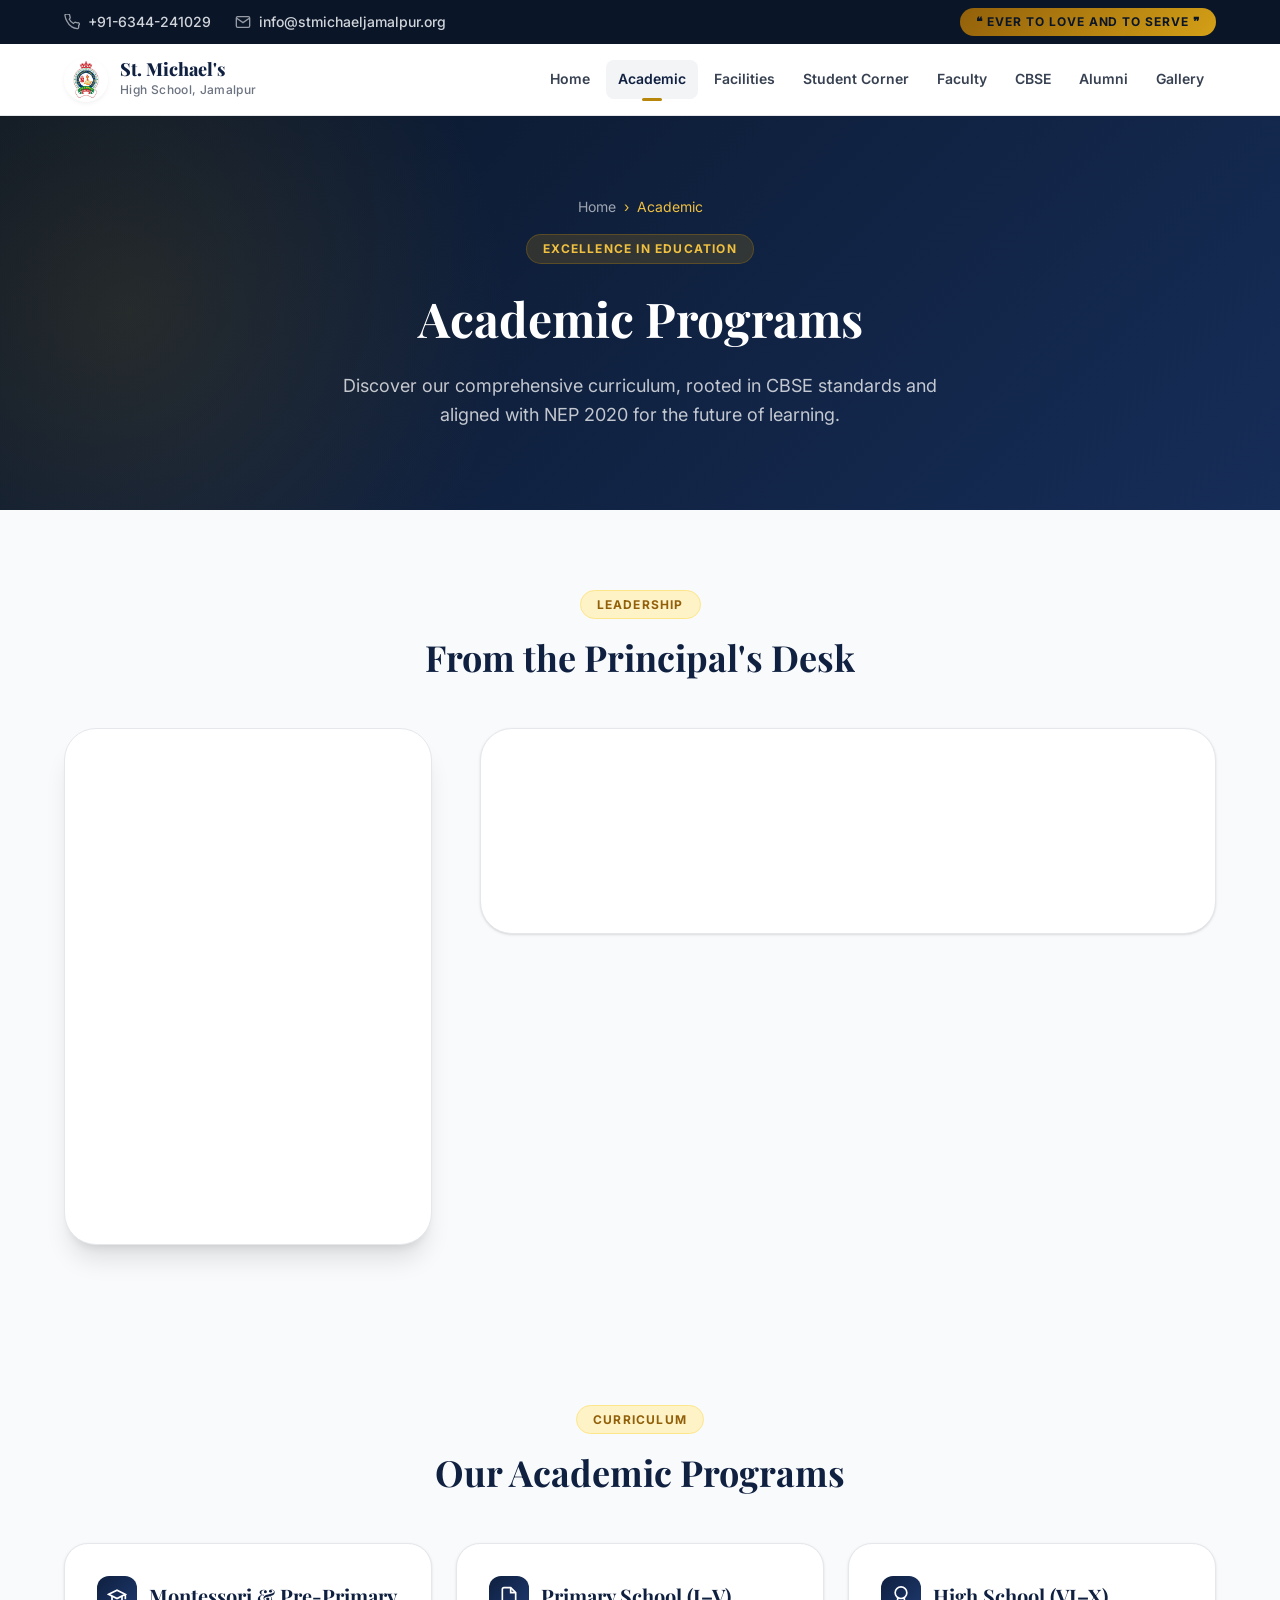
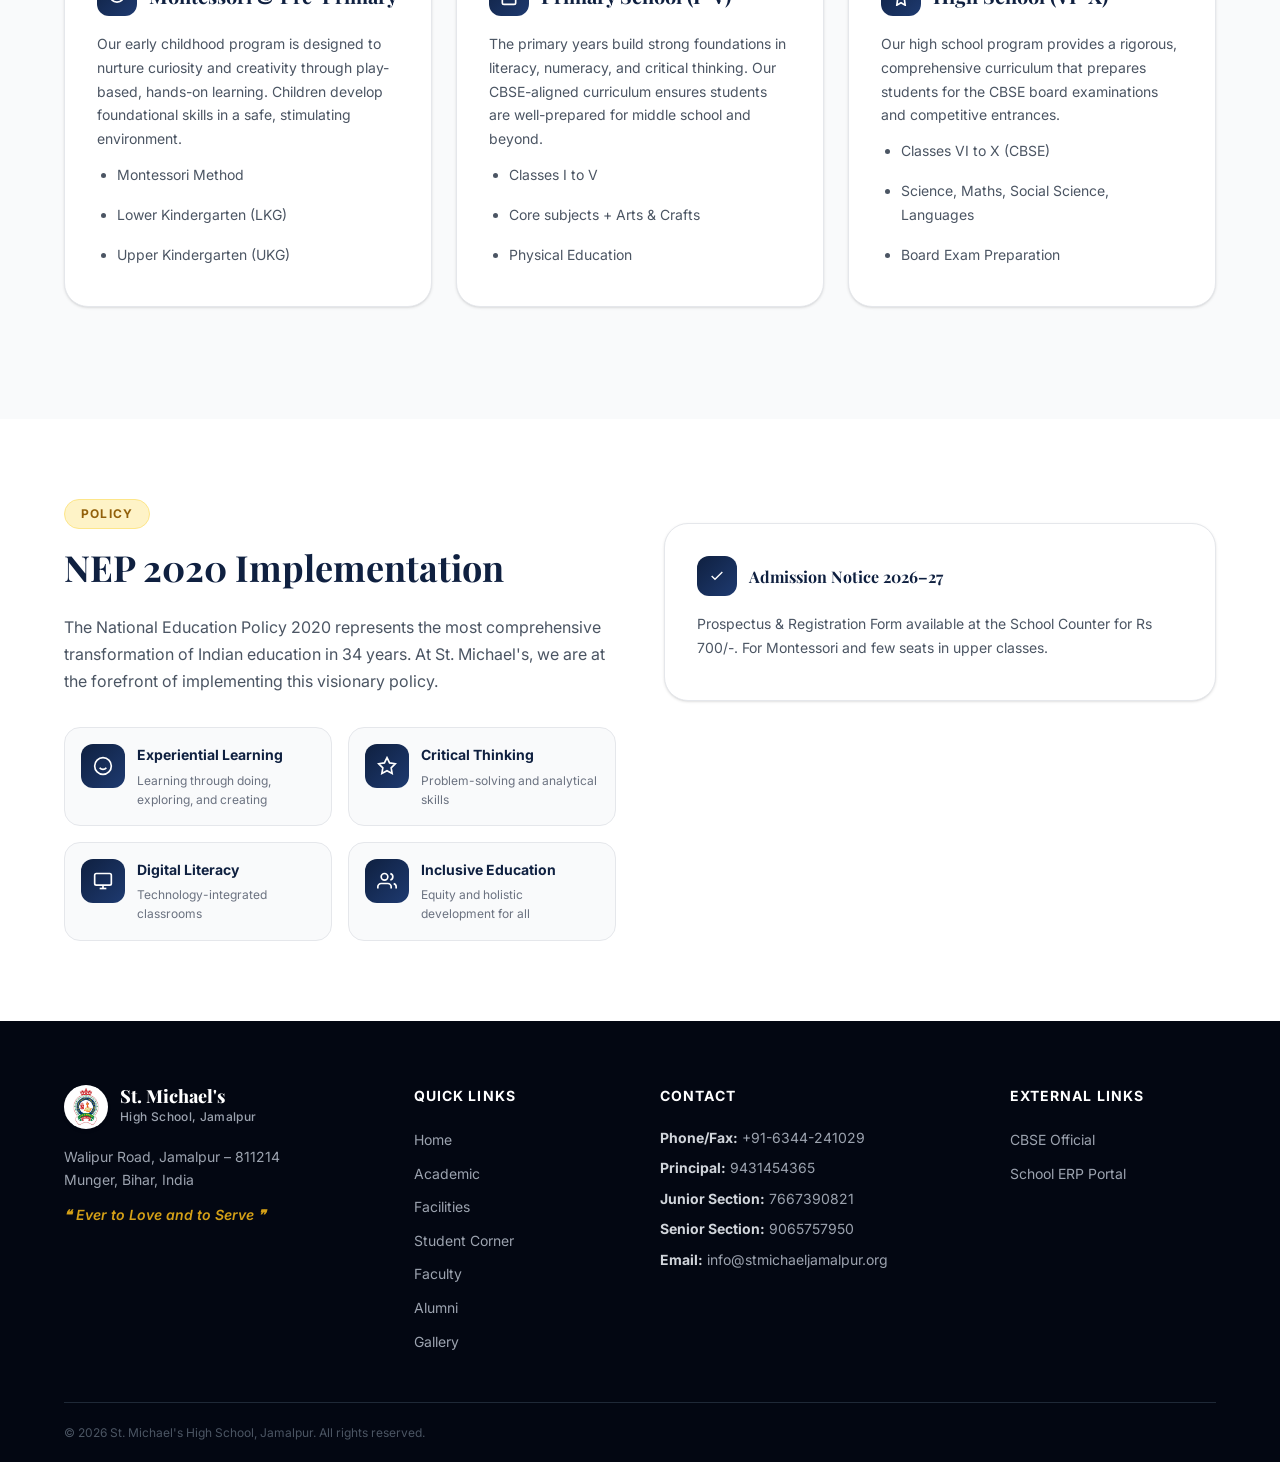
==== commit fe5ae324: "Add files via upload" ====
--- a/academic.html
+++ b/academic.html
@@ -133,29 +133,20 @@
           <h2 class="section-title">From the Principal's Desk</h2>
         </div>
         <div class="principal-grid" id="principalSection">
-          <div class="principal-card" data-aos="fadeRight">
-            <img src="https://stmichaeljamalpur.org/images/chandm.jpg" 
-                 alt="Xavier Chandan Michael, Principal" 
-                 class="principal-photo"
-                 onerror="this.style.display='none'">
-            <p class="principal-name">Xavier Chandan Michael</p>
-            <p class="principal-title">Principal, St. Michael's High School</p>
-            <div style="margin-top: 1rem; padding-top: 1rem; border-top: 1px solid #e5e7eb;">
-              <p style="font-size: 0.75rem; color: #6b7280;">Contact (Working Days)</p>
-              <p style="font-size: 0.875rem; font-weight: 600; color: #0f2040;"><span data-contact="principal">9431454365</span></p>
-              <p style="font-size: 0.75rem; color: #6b7280;">10:00 AM – 1:00 PM only</p>
+          <div class="principal-card">
+            <div class="skeleton-loader" style="width:100%; aspect-ratio:3/4; border-radius:0.75rem; margin-bottom:1rem;"></div>
+            <div class="skeleton-loader skeleton-text" style="width:70%; height:14px; margin-bottom:0.5rem;"></div>
+            <div class="skeleton-loader skeleton-text" style="width:50%; height:10px;"></div>
+          </div>
+          <div class="principal-message">
+            <div class="skeleton-loader skeleton-text" style="width:90%; height:20px; margin-bottom:1.5rem;"></div>
+            <div class="skeleton-loader skeleton-text" style="width:30%; height:12px; margin-bottom:2rem;"></div>
+            <div style="display:flex; flex-direction:column; gap:0.75rem;">
+              <div class="skeleton-loader skeleton-text" style="width:95%;"></div>
+              <div class="skeleton-loader skeleton-text" style="width:90%;"></div>
+              <div class="skeleton-loader skeleton-text" style="width:85%;"></div>
+              <div class="skeleton-loader skeleton-text" style="width:88%;"></div>
             </div>
-          </div>
-          <div class="principal-message" data-aos="fadeLeft">
-            <h2 class="principal-msg-title">NEP 2020 Will Bring the Desired Changes in Education</h2>
-            <p class="message-subtitle">A Message from Our Principal</p>
-            <div class="principal-msg-body">
-              <p>Revolution is a much-needed impetus for the growth of the human society. Reforms are needed in each and every field especially in the field of education. The latest revolution in the system of Indian education has come with the origin of <strong>National Education Policy (NEP) 2020</strong>.</p>
-              <p>Learning is the process whereby knowledge is created through the transformation of experience. The NEP 2020 focuses on <strong>experiential learning, equity and discovery-based teaching</strong> learning methods. Toys are a vital component of learning. Implementing the NEP, the students are taught in an interactive manner with the use of toys.</p>
-              <p>Under the guidance of the NEP, the schools will focus on skill-enhancement of the students. Efforts will be made to eliminate rote-learning and emphasis will be laid on experiential learning, including <strong>critical thinking, problem-solving, creativity and digital literacy</strong>. Integration of technology will be done to improve classroom processes and schools will achieve their academic goals with ICT classrooms.</p>
-              <p>Eventually, we are gearing up for implementing the vision of the NEP, which came after 34 years. The NEP will certainly encompass the needs of the students making them skilful learners who are competent to face real time challenges. Schools must train the faculty and provide inclusive curriculum to promote inclusion and equity in education for the holistic development of the students. The NEP is going to benefit the new generation for dominating the global education and help bring about the revolution for a new India.</p>
-            </div>
-            <p class="message-sign">Happy Learning! — Xavier Chandan Michael, Principal</p>
           </div>
         </div>
       </div>
--- a/css/style.css
+++ b/css/style.css
@@ -2357,4 +2357,191 @@
   outline: 3px solid var(--gold-400);
   outline-offset: 2px;
   border-radius: var(--radius-sm);
+}
+
+/* ── Dedicated Souls Memorial Section ────────────────────────── */
+.memorial-section {
+  background: linear-gradient(135deg, #fdfbf7 0%, #f5efe6 100%);
+  border-bottom: 1px solid rgba(184, 134, 11, 0.15);
+  position: relative;
+}
+
+.memorial-grid {
+  display: grid;
+  grid-template-columns: repeat(3, 1fr);
+  gap: var(--space-8);
+  margin-top: var(--space-8);
+}
+
+.memorial-card {
+  background: var(--white);
+  border: 2px solid var(--gold-300);
+  border-radius: var(--radius-xl);
+  padding: var(--space-8);
+  text-align: center;
+  box-shadow: 0 10px 30px rgba(184, 134, 11, 0.06);
+  transition: all var(--transition-slow);
+  position: relative;
+  display: flex;
+  flex-direction: column;
+  align-items: center;
+}
+
+.memorial-card::before {
+  content: '';
+  position: absolute;
+  inset: 4px;
+  border: 1px dashed rgba(184, 134, 11, 0.25);
+  border-radius: calc(var(--radius-xl) - 2px);
+  pointer-events: none;
+}
+
+.memorial-card:hover {
+  transform: translateY(-6px);
+  box-shadow: 0 15px 35px rgba(184, 134, 11, 0.12);
+  border-color: var(--gold-500);
+}
+
+.memorial-photo-wrap {
+  position: relative;
+  margin-bottom: var(--space-4);
+}
+
+.memorial-photo {
+  width: 110px;
+  height: 110px;
+  border-radius: var(--radius-full);
+  border: 3px solid var(--gold-400);
+  box-shadow: 0 0 0 4px var(--gold-100);
+  object-fit: cover;
+  display: flex;
+  align-items: center;
+  justify-content: center;
+  background: linear-gradient(135deg, var(--navy-900), var(--navy-600));
+  color: var(--white);
+  font-family: var(--font-display);
+  font-size: 2.25rem;
+  font-weight: 700;
+}
+
+.memorial-card h3 {
+  font-family: var(--font-display);
+  font-size: var(--text-xl);
+  color: var(--navy-900);
+  margin-bottom: var(--space-1);
+}
+
+.memorial-lifespan {
+  font-size: var(--text-sm);
+  font-weight: 700;
+  color: var(--gold-600);
+  letter-spacing: 0.05em;
+  margin-bottom: var(--space-4);
+}
+
+.memorial-role {
+  font-size: var(--text-xs);
+  font-weight: 600;
+  text-transform: uppercase;
+  color: var(--navy-600);
+  background: rgba(30, 58, 112, 0.06);
+  padding: var(--space-1) var(--space-3);
+  border-radius: var(--radius-full);
+  margin-bottom: var(--space-4);
+  letter-spacing: 0.05em;
+}
+
+.memorial-bio {
+  font-size: var(--text-sm);
+  color: var(--gray-600);
+  line-height: 1.6;
+  text-align: center;
+  margin-top: auto;
+}
+
+/* ── Officials of the School ─────────────────────────────────── */
+.officials-container {
+  display: flex;
+  flex-direction: column;
+  gap: var(--space-8);
+  margin-top: var(--space-8);
+}
+
+.officials-row {
+  display: flex;
+  justify-content: center;
+  gap: var(--space-6);
+  flex-wrap: wrap;
+}
+
+.officials-card {
+  background: var(--white);
+  border-radius: var(--radius-xl);
+  padding: var(--space-6);
+  border: 1px solid var(--color-border);
+  box-shadow: var(--shadow);
+  text-align: center;
+  transition: all var(--transition);
+  width: 260px;
+  display: flex;
+  flex-direction: column;
+  align-items: center;
+}
+
+.officials-card:hover {
+  transform: translateY(-4px);
+  box-shadow: var(--shadow-xl);
+  border-color: var(--gold-400);
+}
+
+.officials-photo {
+  width: 90px;
+  height: 90px;
+  border-radius: var(--radius-full);
+  border: 3px solid var(--navy-800);
+  box-shadow: 0 0 0 3px var(--gray-100);
+  object-fit: cover;
+  margin-bottom: var(--space-4);
+  display: flex;
+  align-items: center;
+  justify-content: center;
+  background: linear-gradient(135deg, var(--navy-800), var(--navy-600));
+  color: var(--white);
+  font-family: var(--font-display);
+  font-size: var(--text-2xl);
+  font-weight: 700;
+}
+
+.officials-card h3 {
+  font-size: var(--text-base);
+  font-weight: 700;
+  color: var(--navy-800);
+  margin-bottom: var(--space-1);
+}
+
+.officials-role {
+  font-size: var(--text-xs);
+  color: var(--gold-600);
+  font-weight: 600;
+  text-transform: uppercase;
+  letter-spacing: 0.05em;
+}
+
+/* ── Responsive updates ──────────────────────────────────────── */
+@media (max-width: 1024px) {
+  .memorial-grid {
+    grid-template-columns: repeat(2, 1fr);
+  }
+}
+
+@media (max-width: 768px) {
+  .memorial-grid {
+    grid-template-columns: 1fr;
+    gap: var(--space-6);
+  }
+  
+  .officials-card {
+    width: 100%;
+    max-width: 320px;
+  }
 }
